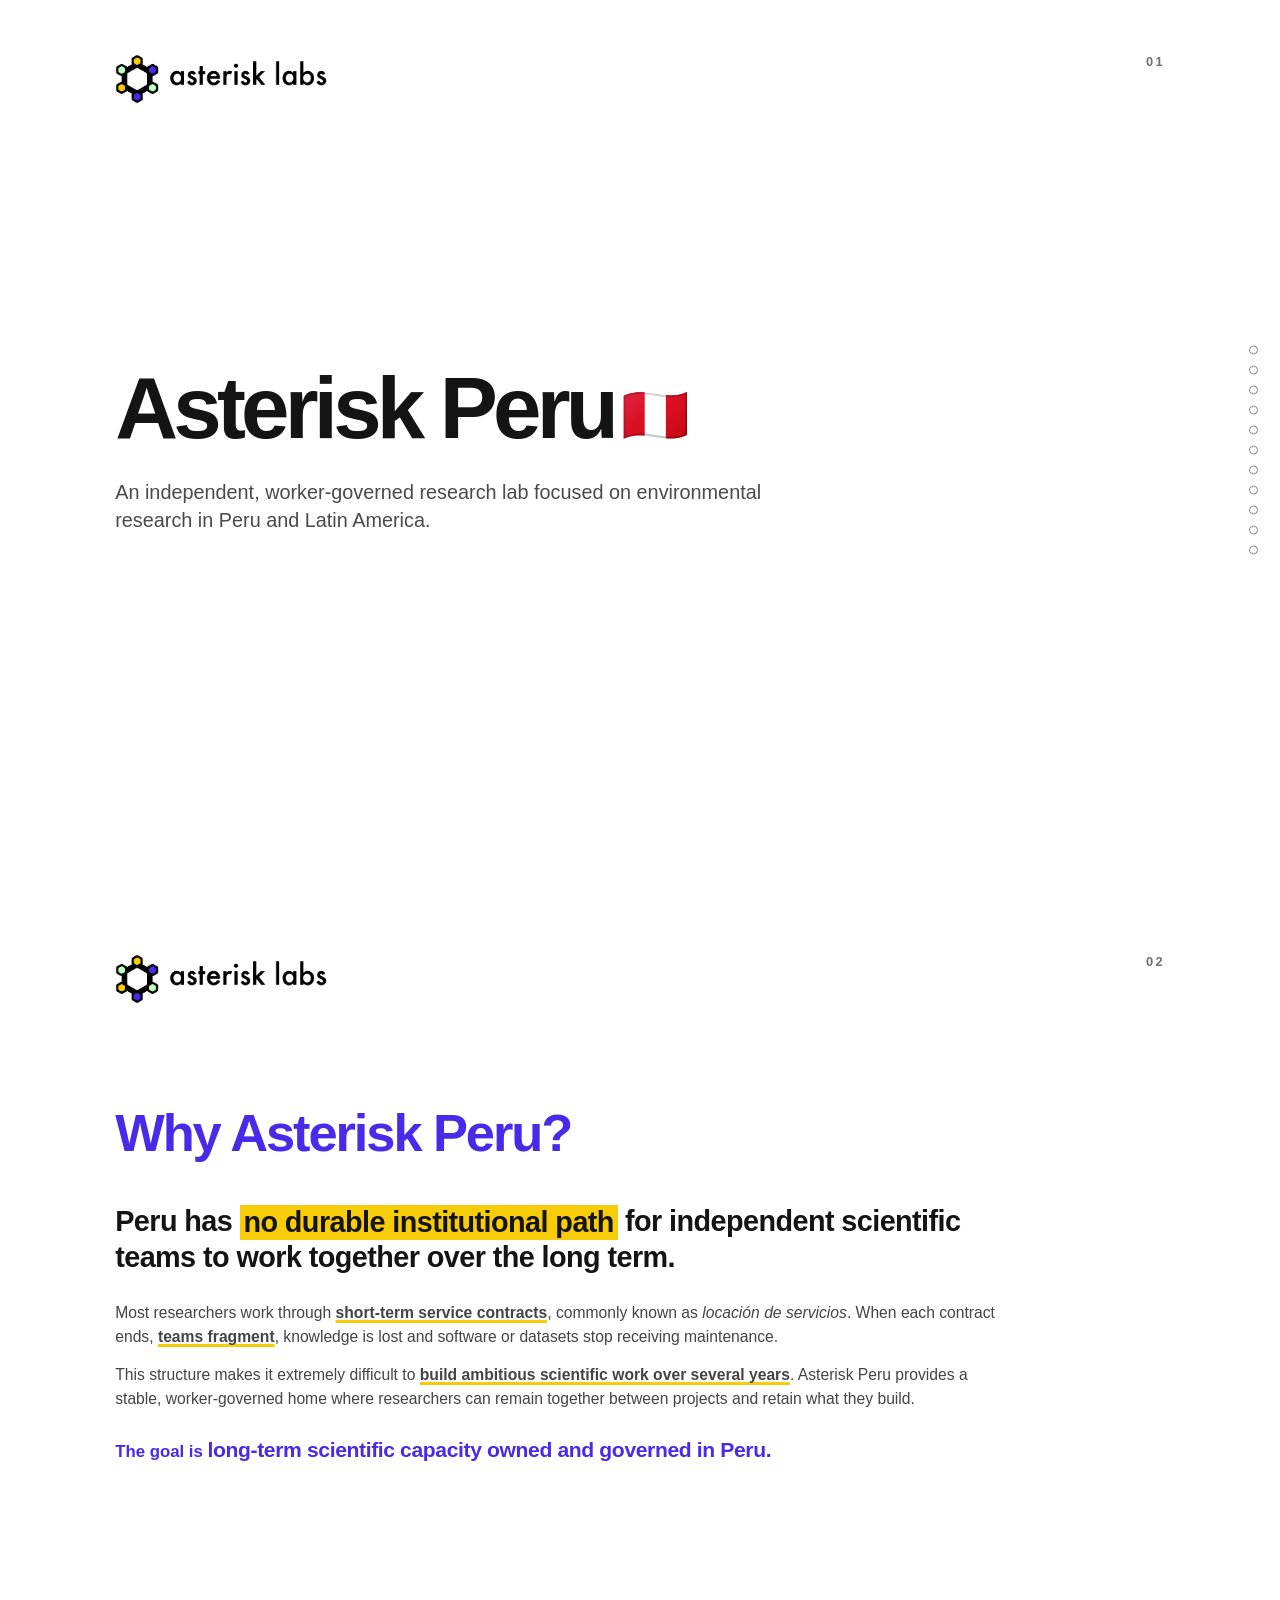
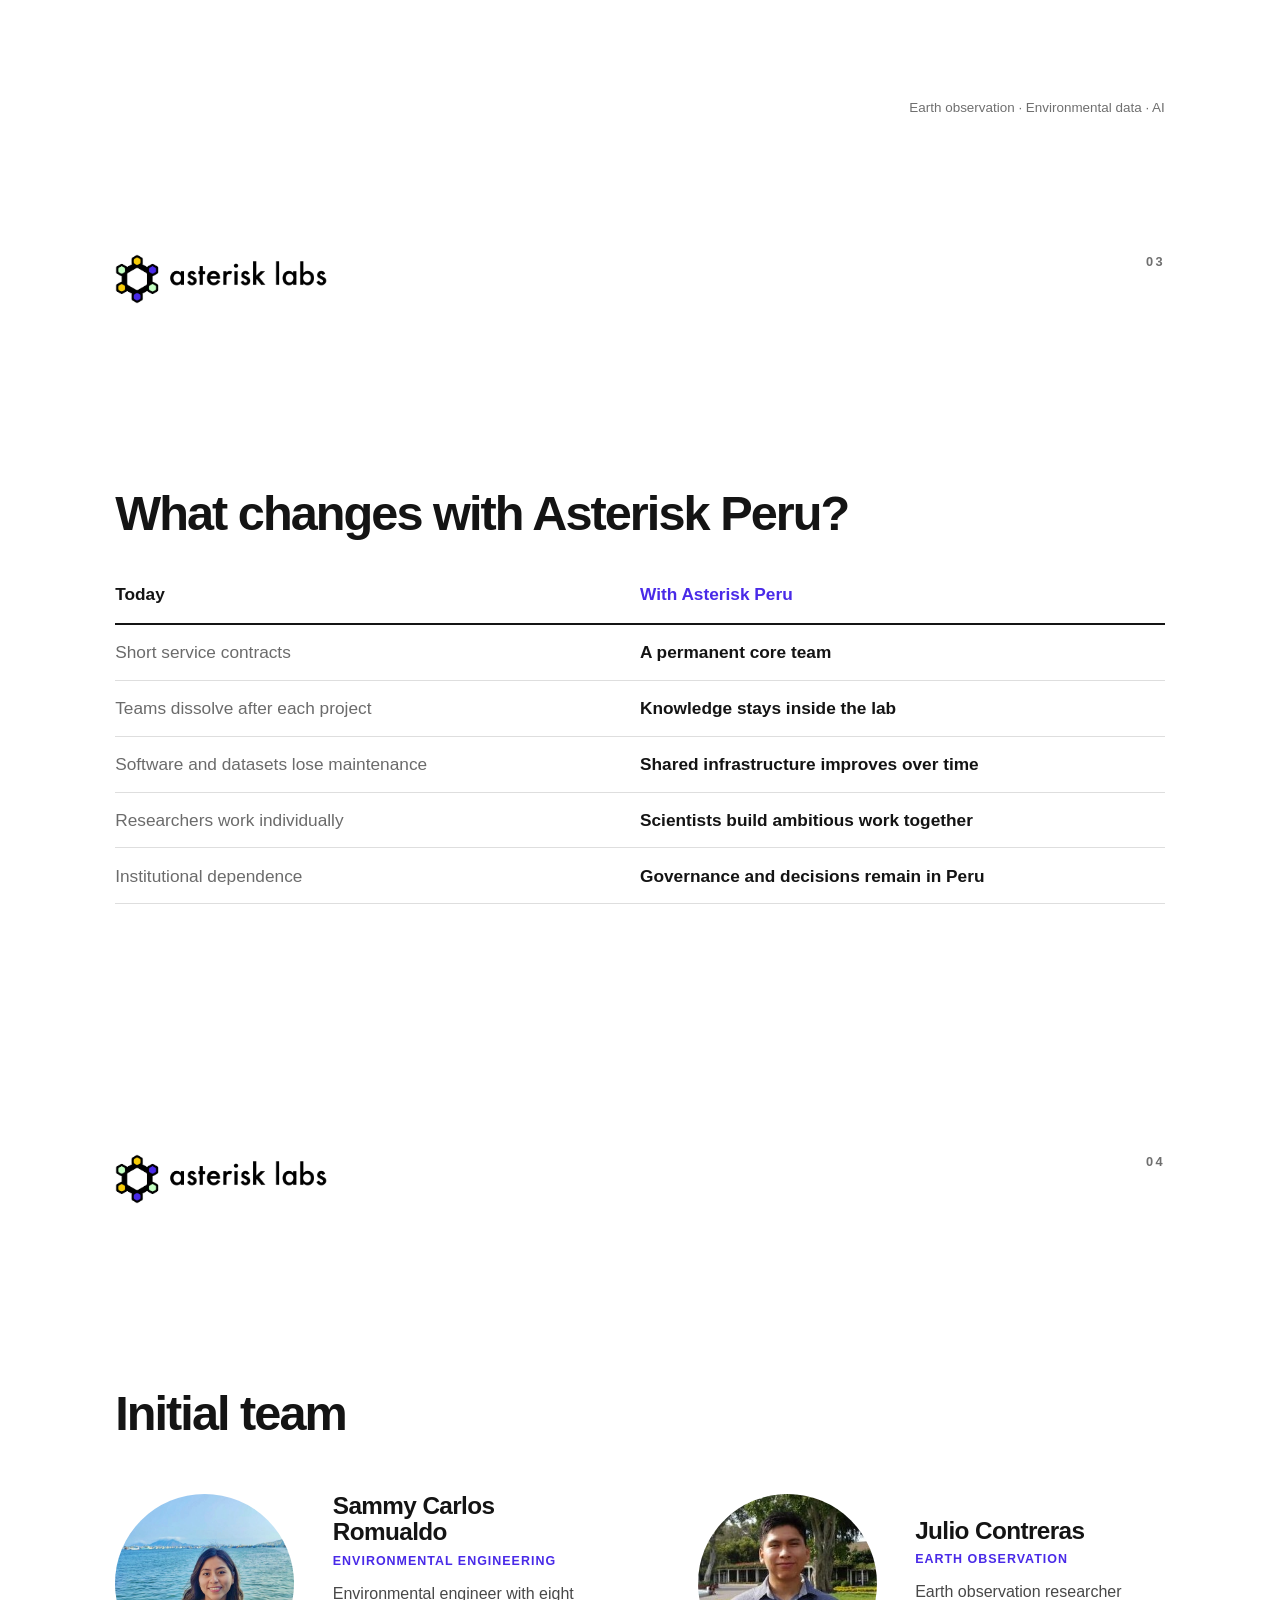
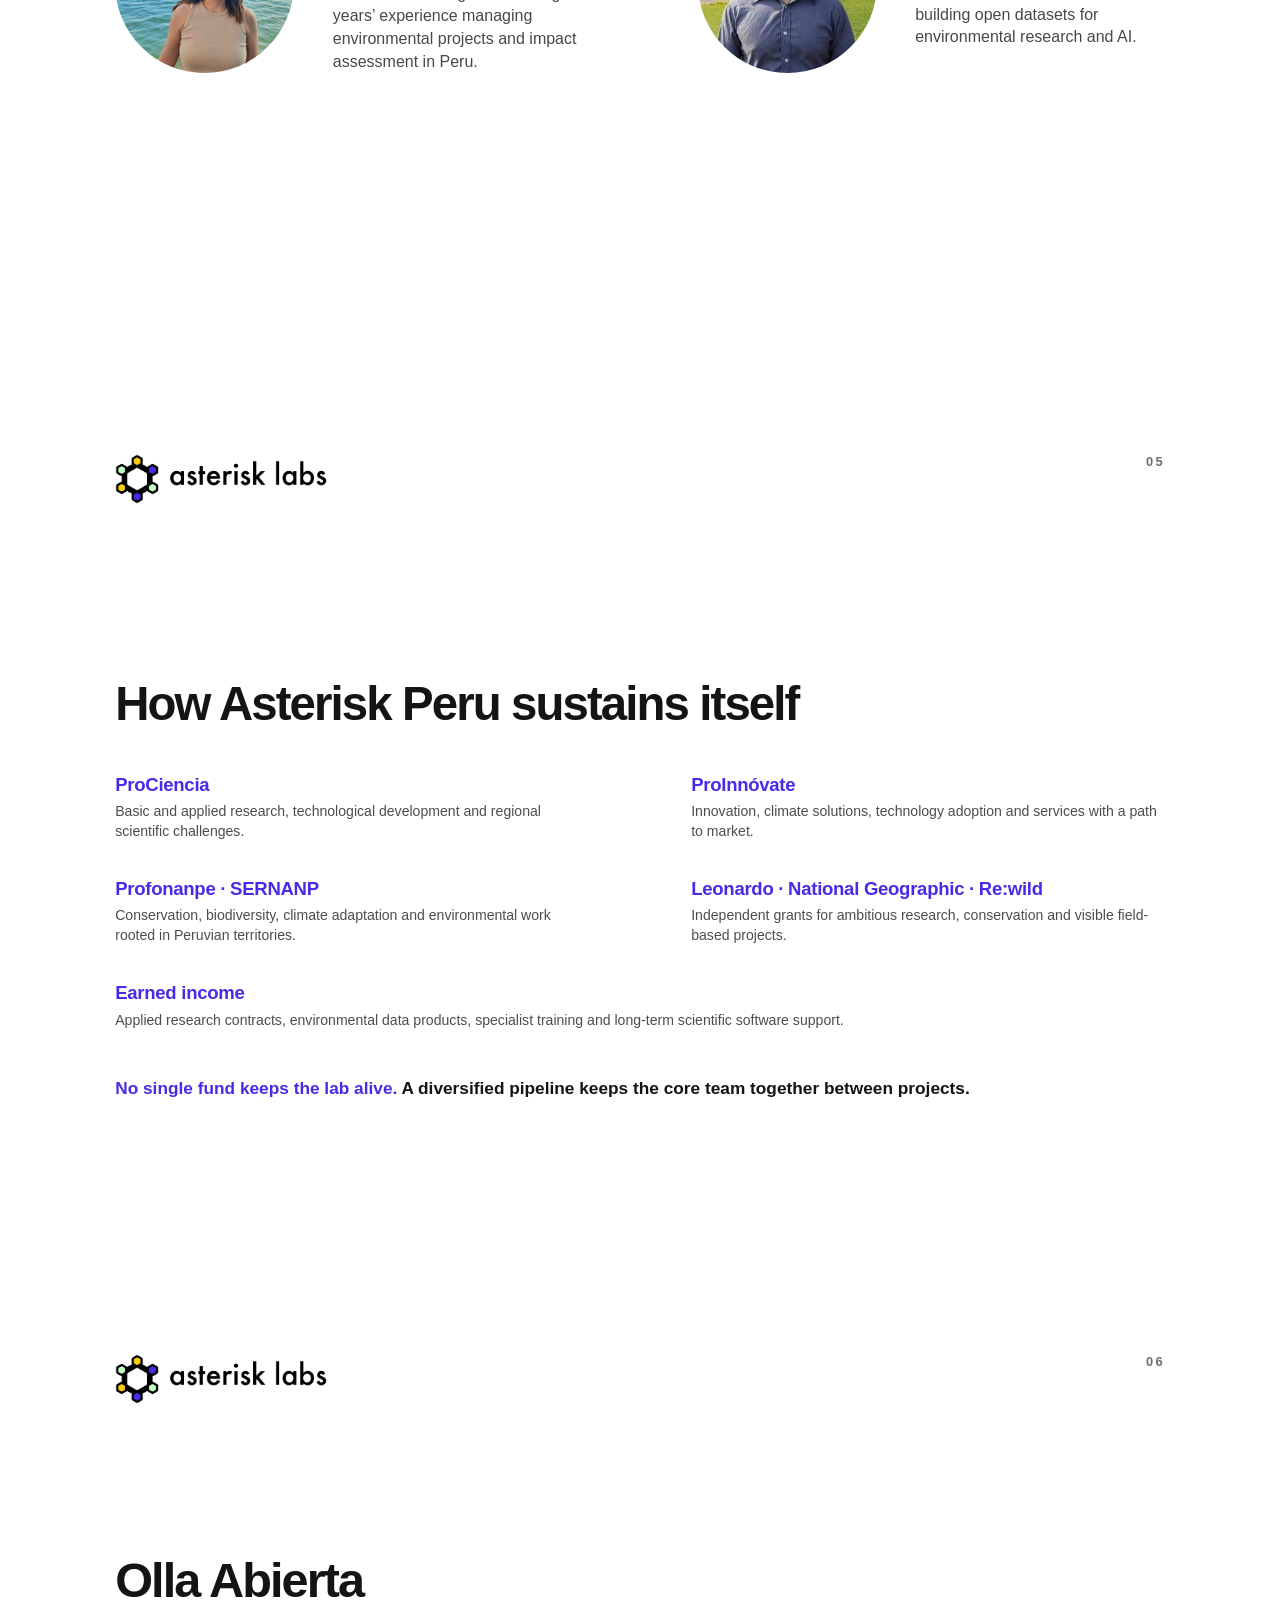
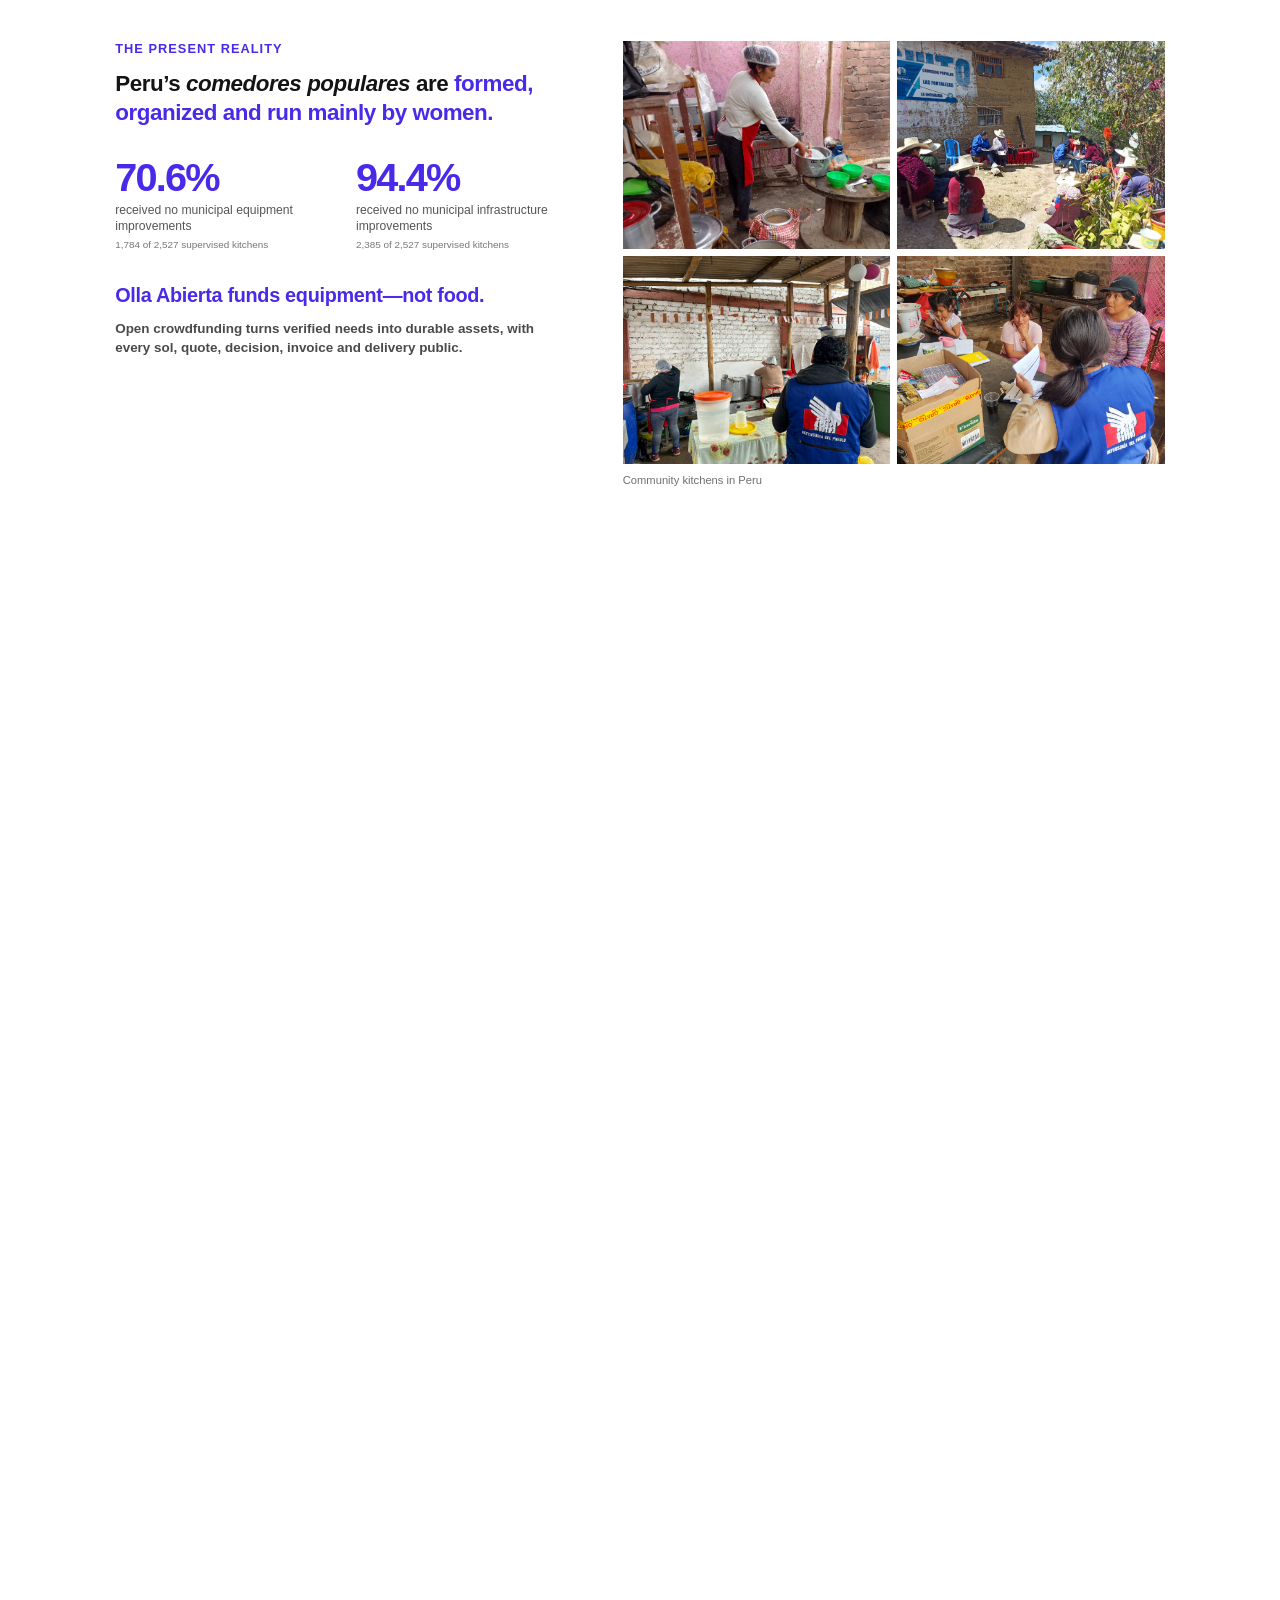
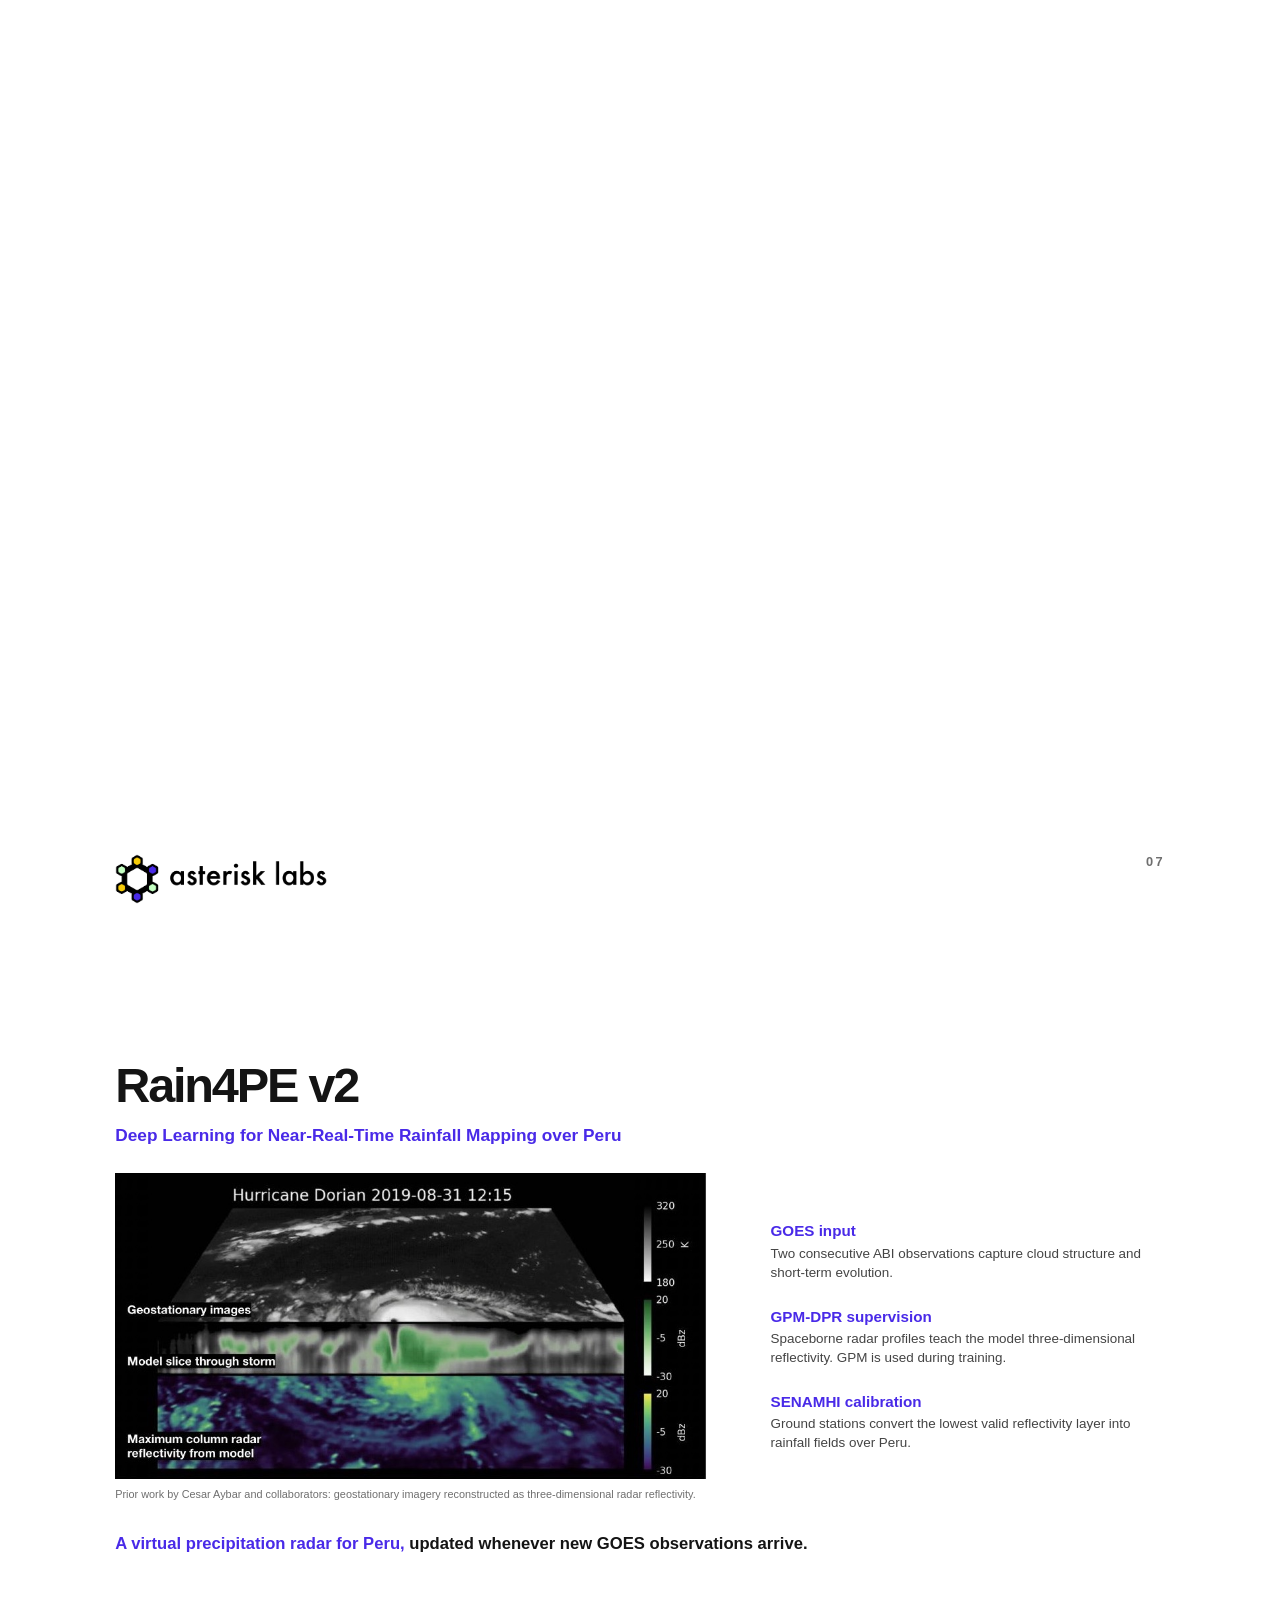
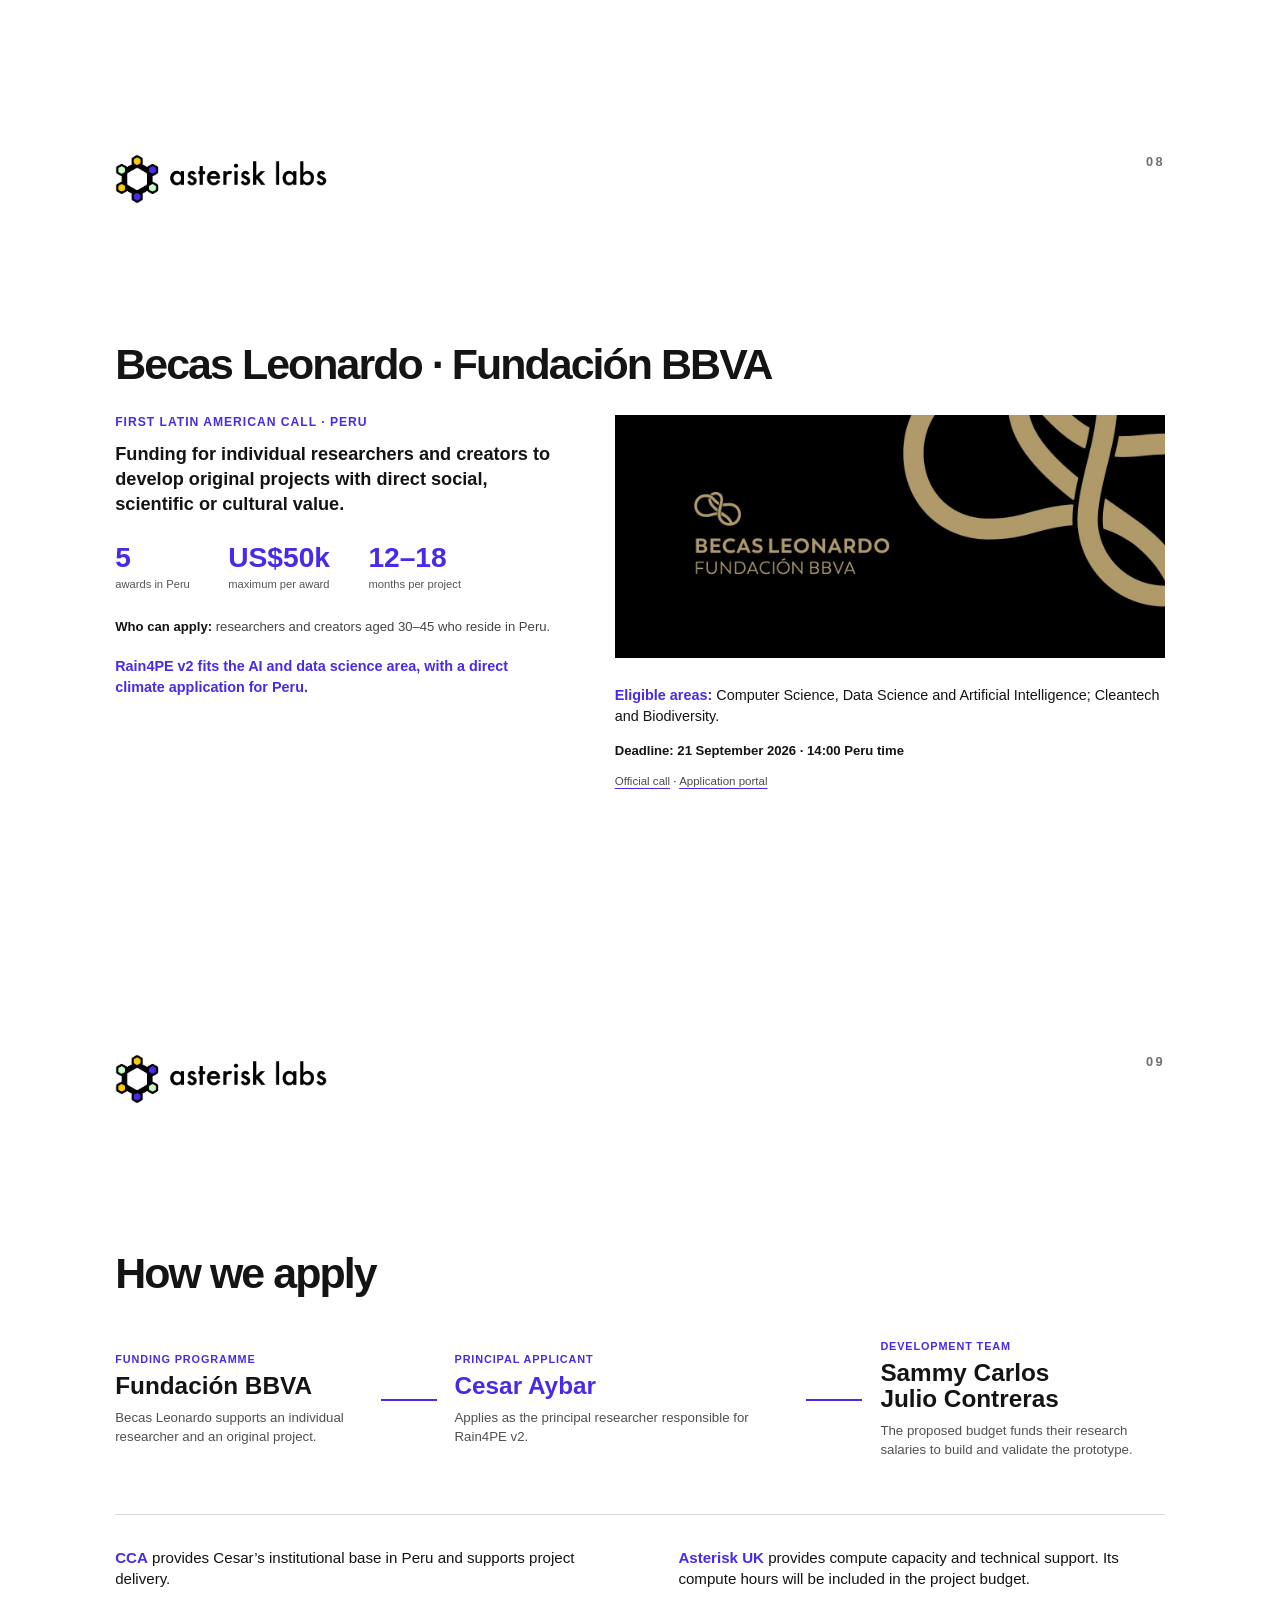
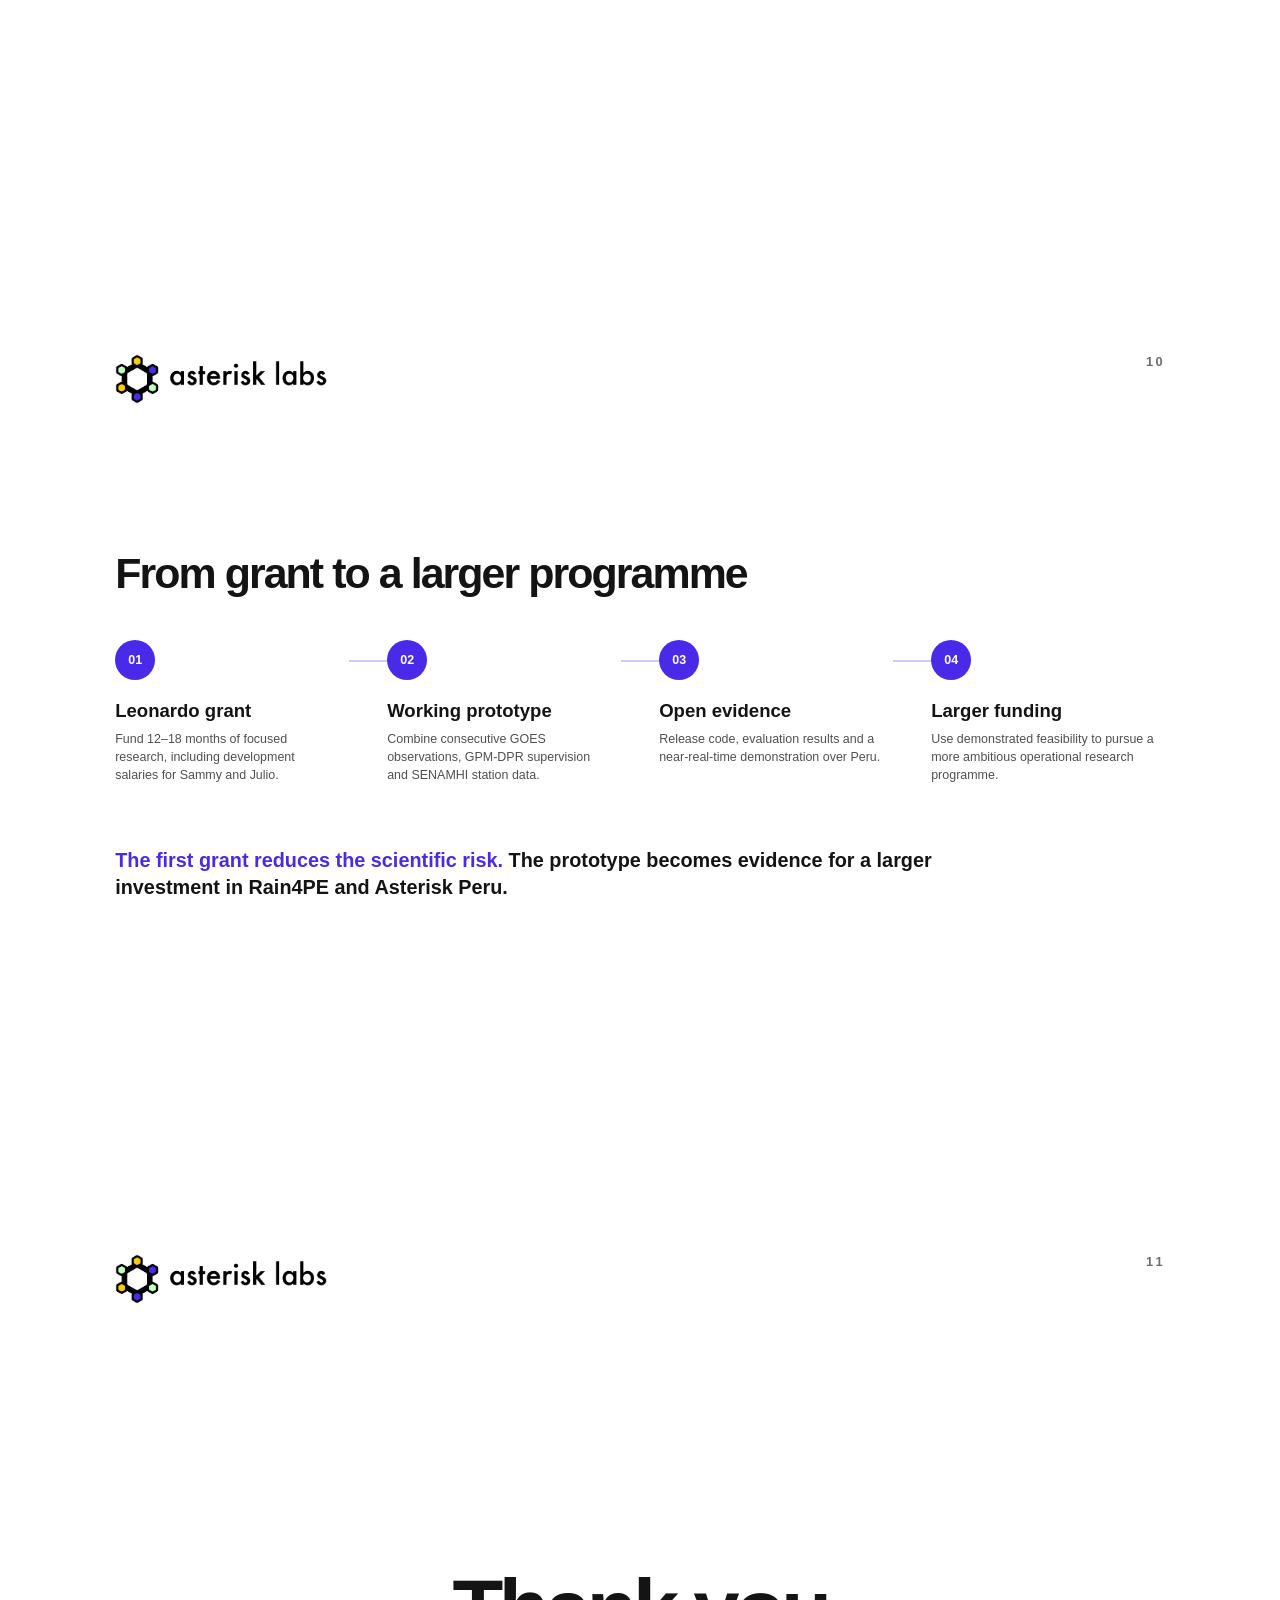
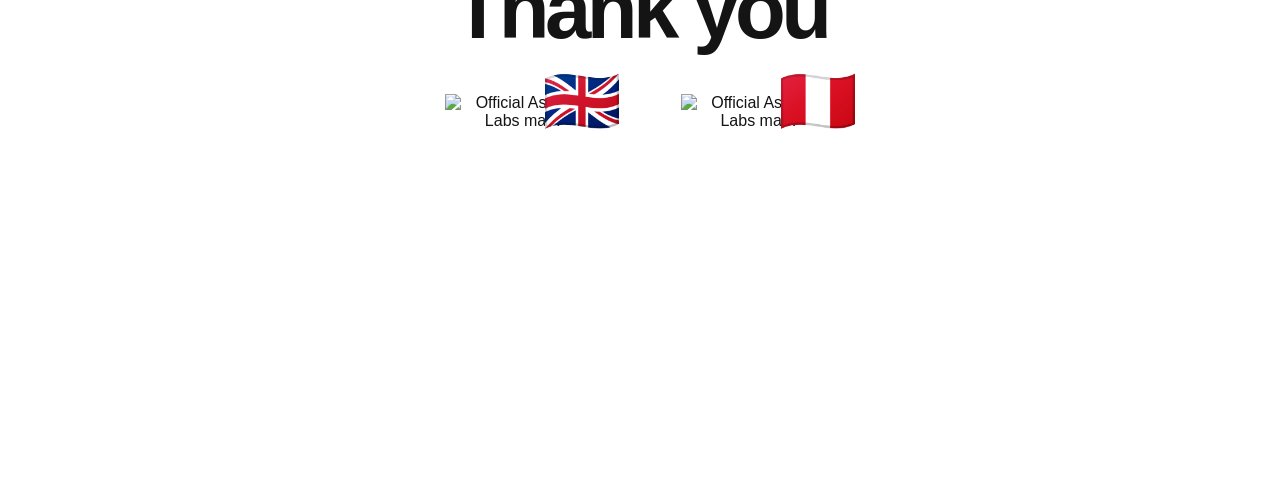
==== main/index.html @ 6c4b0f04 "add main folder" ====
<!doctype html>
<html lang="en">
  <head>
    <meta charset="UTF-8" />
    <meta name="viewport" content="width=device-width, initial-scale=1" />
    <meta name="description" content="Asterisk Peru proposal for Asterisk UK" />
    <title>Asterisk Peru — Proposal</title>
    <style>
      :root {
        --ink: #141414;
        --paper: #fff;
        --mint: #c4ffc2;
        --indigo: #492ae8;
        --yellow: #f7cc09;
        --muted: #6f6f6f;
      }

      * {
        box-sizing: border-box;
      }

      html {
        scroll-behavior: smooth;
        scroll-snap-type: y mandatory;
      }

      body {
        margin: 0;
        overflow-x: hidden;
        background: var(--paper);
        color: var(--ink);
        font-family: "Helvetica Neue", Helvetica, Arial, sans-serif;
      }

      .slide {
        position: relative;
        min-height: 100svh;
        display: grid;
        place-items: center;
        isolation: isolate;
        overflow: hidden;
        scroll-snap-align: start;
        background: var(--paper);
      }

      .frame {
        width: min(82vw, 1160px);
        min-height: min(72svh, 700px);
        display: flex;
        flex-direction: column;
        justify-content: center;
      }

      .brand {
        position: absolute;
        top: clamp(42px, 6vh, 74px);
        left: clamp(58px, 9vw, 138px);
        width: clamp(165px, 17vw, 240px);
        height: auto;
      }

      .slide-number {
        position: absolute;
        top: clamp(42px, 6vh, 74px);
        right: clamp(58px, 9vw, 138px);
        color: var(--muted);
        font-size: 0.8rem;
        font-weight: 800;
        letter-spacing: 0.18em;
      }

      .cover h1 {
        max-width: 1040px;
        margin: 0;
        font-size: clamp(3.4rem, 6.8vw, 6.8rem);
        font-weight: 700;
        letter-spacing: -0.055em;
        line-height: 0.96;
      }

      .flag {
        display: inline-block;
        margin-left: 0.12em;
        font-size: 0.63em;
        letter-spacing: 0;
        transform: translateY(-0.08em);
      }

      .cover-copy {
        max-width: 720px;
        margin: 30px 0 0;
        color: #4a4a4a;
        font-size: clamp(1.05rem, 1.55vw, 1.55rem);
        font-weight: 430;
        line-height: 1.38;
      }

      .cover-meta {
        position: absolute;
        bottom: clamp(50px, 8vh, 94px);
        left: clamp(58px, 9vw, 138px);
        color: var(--muted);
        font-size: clamp(0.82rem, 1.05vw, 1rem);
        letter-spacing: 0.08em;
        text-transform: uppercase;
      }

      .why-grid {
        display: block;
        padding-top: clamp(60px, 9vh, 110px);
      }

      .why-word {
        margin: 0 0 clamp(34px, 5vh, 58px);
        color: var(--indigo);
        font-size: clamp(2.5rem, 4.1vw, 4rem);
        font-weight: 720;
        letter-spacing: -0.04em;
        line-height: 1;
      }

      .why-copy {
        max-width: 1080px;
      }

      .why-copy .lead {
        max-width: 900px;
        margin: 0 0 26px;
        font-size: clamp(1.35rem, 2.25vw, 2.15rem);
        font-weight: 620;
        letter-spacing: -0.02em;
        line-height: 1.22;
      }

      .why-copy .support {
        max-width: 900px;
        margin: 0 0 15px;
        color: #444;
        font-size: clamp(0.98rem, 1.15vw, 1.15rem);
        line-height: 1.52;
      }

      .why-copy .closing {
        max-width: 1080px;
        margin: 24px 0 0;
        color: var(--indigo);
        font-size: clamp(1.05rem, 1.25vw, 1.25rem);
        font-weight: 650;
        line-height: 1.4;
        white-space: nowrap;
      }

      .why-copy .closing strong {
        display: inline;
        margin: 0;
        font-size: clamp(1.25rem, 1.65vw, 1.65rem);
        color: var(--indigo);
        font-weight: 700;
        letter-spacing: -0.018em;
      }

      .emphasis {
        font-weight: 650;
        text-decoration-line: underline;
        text-decoration-color: var(--yellow);
        text-decoration-thickness: 0.22em;
        text-underline-offset: 0.12em;
        text-decoration-skip-ink: none;
      }

      .highlight {
        padding: 0.02em 0.13em 0.08em;
        background: var(--yellow);
        box-decoration-break: clone;
        -webkit-box-decoration-break: clone;
      }

      .why-foot {
        position: absolute;
        right: clamp(58px, 9vw, 138px);
        bottom: clamp(50px, 8vh, 94px);
        color: var(--muted);
        font-size: clamp(0.82rem, 1.05vw, 1rem);
        text-align: right;
      }

      .comparison-frame {
        justify-content: flex-start;
        padding-top: clamp(125px, 18vh, 175px);
      }

      .comparison-title {
        margin: 0 0 clamp(34px, 5vh, 54px);
        font-size: clamp(2.3rem, 3.8vw, 3.8rem);
        font-weight: 700;
        letter-spacing: -0.04em;
        line-height: 1.05;
      }

      .comparison {
        width: 100%;
        border-collapse: collapse;
        table-layout: fixed;
      }

      .comparison th {
        padding: 0 24px 18px 0;
        border-bottom: 2px solid var(--ink);
        font-size: clamp(1rem, 1.35vw, 1.3rem);
        font-weight: 700;
        text-align: left;
      }

      .comparison th:last-child {
        color: var(--indigo);
      }

      .comparison td {
        padding: clamp(13px, 1.8vh, 19px) 32px clamp(13px, 1.8vh, 19px) 0;
        border-bottom: 1px solid #dedede;
        font-size: clamp(0.98rem, 1.35vw, 1.28rem);
        line-height: 1.3;
        vertical-align: top;
      }

      .comparison td:first-child {
        color: #6b6b6b;
      }

      .comparison td:last-child {
        color: var(--ink);
        font-weight: 600;
      }

      .team-frame {
        justify-content: flex-start;
        padding-top: clamp(125px, 18vh, 175px);
      }

      .team-title {
        margin: 0 0 clamp(46px, 6vh, 70px);
        font-size: clamp(2.3rem, 3.8vw, 3.8rem);
        font-weight: 700;
        letter-spacing: -0.04em;
        line-height: 1.05;
      }

      .team-grid {
        display: grid;
        grid-template-columns: repeat(2, minmax(0, 1fr));
        gap: clamp(70px, 9vw, 140px);
      }

      .person {
        display: grid;
        grid-template-columns: clamp(145px, 14vw, 190px) 1fr;
        gap: clamp(25px, 3vw, 42px);
        align-items: center;
      }

      .portrait,
      .portrait-placeholder {
        width: clamp(145px, 14vw, 190px);
        aspect-ratio: 1;
        border-radius: 50%;
      }

      .portrait {
        display: block;
        object-fit: cover;
        object-position: 50% 30%;
      }

      .portrait-placeholder {
        display: grid;
        place-items: center;
        background: #eeebff;
        color: var(--indigo);
        font-size: clamp(2.4rem, 4vw, 4rem);
        font-weight: 720;
        letter-spacing: -0.05em;
      }

      .person h3 {
        margin: 0 0 8px;
        font-size: clamp(1.35rem, 1.9vw, 1.85rem);
        font-weight: 700;
        letter-spacing: -0.025em;
        line-height: 1.08;
      }

      .person-role {
        margin: 0 0 15px;
        color: var(--indigo);
        font-size: clamp(0.78rem, 0.9vw, 0.92rem);
        font-weight: 750;
        letter-spacing: 0.08em;
        text-transform: uppercase;
      }

      .person-bio {
        max-width: 340px;
        margin: 0;
        color: #484848;
        font-size: clamp(1rem, 1.25vw, 1.2rem);
        line-height: 1.42;
      }

      .funding-frame {
        justify-content: flex-start;
        padding-top: clamp(125px, 17vh, 165px);
      }

      .funding-title {
        margin: 0 0 clamp(38px, 5vh, 58px);
        font-size: clamp(2.25rem, 3.7vw, 3.7rem);
        font-weight: 700;
        letter-spacing: -0.04em;
        line-height: 1.05;
      }

      .funding-grid {
        display: grid;
        grid-template-columns: repeat(2, minmax(0, 1fr));
        column-gap: clamp(54px, 8vw, 120px);
        row-gap: clamp(28px, 4vh, 44px);
      }

      .funding-source {
        min-width: 0;
      }

      .funding-source h3 {
        margin: 0 0 7px;
        color: var(--indigo);
        font-size: clamp(1.05rem, 1.45vw, 1.4rem);
        font-weight: 740;
        letter-spacing: -0.015em;
        line-height: 1.15;
      }

      .funding-source p {
        margin: 0;
        color: #4d4d4d;
        font-size: clamp(0.88rem, 1.05vw, 1.06rem);
        line-height: 1.42;
      }

      .funding-source.earned {
        grid-column: 1 / -1;
      }

      .funding-close {
        max-width: 940px;
        margin: clamp(34px, 5vh, 54px) 0 0;
        color: var(--ink);
        font-size: clamp(1.05rem, 1.35vw, 1.35rem);
        font-weight: 650;
        line-height: 1.4;
      }

      .funding-close strong {
        color: var(--indigo);
      }

      .olla-frame {
        justify-content: flex-start;
        padding-top: clamp(120px, 16vh, 158px);
      }

      .olla-story {
        display: block;
        height: 300svh;
        overflow: visible;
      }

      .olla-sticky {
        position: sticky;
        top: 0;
        height: 100svh;
        display: grid;
        place-items: center;
        overflow: hidden;
        background: var(--paper);
      }

      .olla-title {
        margin: 0 0 clamp(30px, 4vh, 44px);
        font-size: clamp(2.35rem, 3.8vw, 3.8rem);
        font-weight: 700;
        letter-spacing: -0.04em;
        line-height: 1;
      }

      .olla-grid {
        display: grid;
        grid-template-columns: minmax(0, 0.9fr) minmax(360px, 1.1fr);
        gap: clamp(38px, 5vw, 72px);
        align-items: start;
      }

      .olla-kicker {
        margin: 0 0 13px;
        color: var(--indigo);
        font-size: clamp(0.8rem, 0.95vw, 0.95rem);
        font-weight: 780;
        letter-spacing: 0.08em;
        text-transform: uppercase;
      }

      .olla-intro {
        max-width: 640px;
        margin: 0;
        color: var(--ink);
        font-size: clamp(1.25rem, 1.75vw, 1.7rem);
        font-weight: 650;
        letter-spacing: -0.02em;
        line-height: 1.3;
      }

      .olla-intro strong {
        color: var(--indigo);
      }

      .olla-stats {
        display: grid;
        grid-template-columns: repeat(2, minmax(0, 1fr));
        gap: clamp(20px, 3vw, 38px);
        margin: clamp(25px, 3.5vh, 38px) 0;
      }

      .olla-stat strong {
        display: block;
        color: var(--indigo);
        font-size: clamp(2rem, 3.1vw, 3rem);
        font-weight: 740;
        letter-spacing: -0.045em;
        line-height: 0.95;
      }

      .olla-stat span {
        display: block;
        margin-top: 7px;
        color: #555;
        font-size: clamp(0.76rem, 0.9vw, 0.9rem);
        line-height: 1.25;
      }

      .olla-stat small {
        display: block;
        margin-top: 5px;
        color: #777;
        font-size: clamp(0.62rem, 0.72vw, 0.72rem);
        line-height: 1.3;
      }

      .olla-proposition {
        margin: 0 0 12px;
        font-size: clamp(1.12rem, 1.55vw, 1.48rem);
        font-weight: 720;
        letter-spacing: -0.015em;
        line-height: 1.25;
      }

      .olla-proposition strong {
        color: var(--indigo);
      }

      .olla-open {
        margin: 0;
        color: #4a4a4a;
        font-size: clamp(0.84rem, 1vw, 1rem);
        font-weight: 560;
        line-height: 1.4;
      }

      .olla-photo-link {
        display: block;
        color: inherit;
        text-decoration: none;
      }

      .olla-mosaic {
        display: grid;
        grid-template-columns: 1.15fr 0.85fr;
        grid-template-rows: repeat(2, minmax(0, 1fr));
        gap: 7px;
        height: clamp(350px, 47vh, 455px);
      }

      .olla-mosaic-stack {
        position: relative;
        height: clamp(350px, 47vh, 455px);
      }

      .olla-mosaic-stack .olla-mosaic {
        position: absolute;
        inset: 0;
        height: 100%;
        opacity: 0;
        transition: opacity 220ms ease;
        pointer-events: none;
      }

      .olla-mosaic-stack .olla-mosaic.is-active {
        opacity: 1;
        pointer-events: auto;
      }

      .olla-photo-link:first-child {
        grid-row: 1 / 3;
      }

      .olla-photo-link {
        min-height: 0;
        overflow: hidden;
      }

      .olla-photo {
        display: block;
        width: 100%;
        height: 100%;
        object-fit: cover;
        object-position: center;
      }

      .olla-photo-link:first-child .olla-photo {
        object-position: 52% center;
      }

      .olla-mosaic-four {
        grid-template-columns: repeat(2, minmax(0, 1fr));
      }

      .olla-mosaic-four .olla-photo-link:first-child {
        grid-row: auto;
      }

      .olla-caption {
        margin: 9px 0 0;
        color: var(--muted);
        font-size: 0.7rem;
        line-height: 1.3;
      }

      .rain-frame {
        justify-content: flex-start;
        padding-top: clamp(116px, 15vh, 150px);
      }

      .rain-title {
        margin: 0;
        font-size: clamp(2.35rem, 3.8vw, 3.8rem);
        font-weight: 720;
        letter-spacing: -0.045em;
        line-height: 1;
      }

      .rain-subtitle {
        max-width: 880px;
        margin: 14px 0 clamp(22px, 3vh, 32px);
        color: var(--indigo);
        font-size: clamp(1rem, 1.35vw, 1.3rem);
        font-weight: 680;
        line-height: 1.3;
      }

      .rain-visual {
        display: grid;
        grid-template-columns: minmax(360px, 1.2fr) minmax(300px, 0.8fr);
        gap: clamp(34px, 5vw, 68px);
        align-items: center;
      }

      .rain-figure {
        margin: 0;
      }

      .rain-figure img {
        display: block;
        width: 100%;
        height: clamp(250px, 34vh, 340px);
        object-fit: cover;
      }

      .rain-figure figcaption {
        margin-top: 8px;
        color: var(--muted);
        font-size: 0.68rem;
        line-height: 1.35;
      }

      .rain-steps {
        display: grid;
        gap: clamp(19px, 2.8vh, 28px);
      }

      .rain-step strong {
        display: block;
        margin-bottom: 4px;
        color: var(--indigo);
        font-size: clamp(0.95rem, 1.15vw, 1.12rem);
        line-height: 1.2;
      }

      .rain-step span {
        display: block;
        color: #444;
        font-size: clamp(0.84rem, 1vw, 0.98rem);
        line-height: 1.4;
      }

      .rain-close {
        margin: clamp(25px, 3.5vh, 36px) 0 0;
        font-size: clamp(1rem, 1.3vw, 1.25rem);
        font-weight: 680;
        line-height: 1.35;
      }

      .rain-close strong {
        color: var(--indigo);
      }

      .rewild-frame {
        justify-content: flex-start;
        padding-top: clamp(116px, 15vh, 150px);
      }

      .rewild-title {
        margin: 0 0 clamp(28px, 4vh, 42px);
        font-size: clamp(2.3rem, 3.7vw, 3.7rem);
        font-weight: 720;
        letter-spacing: -0.045em;
        line-height: 1;
      }

      .rewild-grid {
        display: grid;
        grid-template-columns: minmax(0, 0.9fr) minmax(360px, 1.1fr);
        gap: clamp(40px, 6vw, 82px);
        align-items: center;
      }

      .rewild-kicker {
        margin: 0 0 12px;
        color: var(--indigo);
        font-size: clamp(0.78rem, 0.92vw, 0.92rem);
        font-weight: 780;
        letter-spacing: 0.08em;
        text-transform: uppercase;
      }

      .rewild-lead {
        margin: 0 0 clamp(22px, 3vh, 30px);
        font-size: clamp(1.15rem, 1.55vw, 1.5rem);
        font-weight: 650;
        line-height: 1.35;
      }

      .rewild-facts {
        display: grid;
        gap: 15px;
      }

      .rewild-facts p {
        margin: 0;
        color: #444;
        font-size: clamp(0.85rem, 1vw, 1rem);
        line-height: 1.42;
      }

      .rewild-facts strong {
        color: var(--ink);
      }

      .rewild-note {
        margin: clamp(22px, 3vh, 30px) 0 0;
        color: var(--indigo);
        font-size: clamp(0.9rem, 1.08vw, 1.08rem);
        font-weight: 700;
        line-height: 1.38;
      }

      .rewild-links {
        margin: 17px 0 0;
        font-size: clamp(0.68rem, 0.78vw, 0.78rem);
        line-height: 1.5;
      }

      .rewild-links a {
        color: #565656;
        text-decoration-color: var(--indigo);
        text-underline-offset: 3px;
      }

      .rewild-visual {
        position: relative;
        height: clamp(340px, 47vh, 460px);
      }

      .rewild-forest {
        display: block;
        width: 100%;
        height: 100%;
        object-fit: cover;
      }

      .rewild-portrait {
        position: absolute;
        left: -34px;
        bottom: -28px;
        width: clamp(108px, 12vw, 150px);
        height: auto;
      }

      .rewild-label {
        position: absolute;
        right: 18px;
        bottom: 16px;
        margin: 0;
        color: #fff;
        font-size: clamp(0.78rem, 0.95vw, 0.95rem);
        font-weight: 720;
        text-shadow: 0 1px 8px rgba(0, 0, 0, 0.8);
      }

      .leonardo-frame {
        justify-content: flex-start;
        padding-top: clamp(106px, 13vh, 136px);
      }

      .leonardo-title {
        margin: 0 0 clamp(24px, 3.2vh, 34px);
        font-size: clamp(2.15rem, 3.35vw, 3.35rem);
        font-weight: 720;
        letter-spacing: -0.045em;
        line-height: 1;
      }

      .leonardo-layout {
        display: grid;
        grid-template-columns: minmax(0, 0.95fr) minmax(420px, 1.2fr);
        gap: clamp(38px, 5vw, 72px);
        align-items: start;
      }

      .leonardo-kicker {
        margin: 0 0 13px;
        color: var(--indigo);
        font-size: clamp(0.76rem, 0.9vw, 0.9rem);
        font-weight: 780;
        letter-spacing: 0.08em;
        text-transform: uppercase;
      }

      .leonardo-lead {
        margin: 0 0 clamp(24px, 3vh, 30px);
        font-size: clamp(1.08rem, 1.42vw, 1.38rem);
        font-weight: 620;
        line-height: 1.38;
      }

      .leonardo-numbers {
        display: flex;
        gap: clamp(24px, 3vw, 42px);
        margin-bottom: clamp(24px, 3vh, 30px);
      }

      .leonardo-number strong {
        display: block;
        color: var(--indigo);
        font-size: clamp(1.6rem, 2.2vw, 2.2rem);
        line-height: 1;
      }

      .leonardo-number span {
        display: block;
        margin-top: 5px;
        color: #555;
        font-size: clamp(0.7rem, 0.82vw, 0.82rem);
        line-height: 1.25;
      }

      .leonardo-detail {
        margin: 0 0 10px;
        color: #444;
        font-size: clamp(0.82rem, 0.96vw, 0.96rem);
        line-height: 1.4;
      }

      .leonardo-detail strong { color: var(--ink); }

      .leonardo-fit {
        margin: 20px 0 0;
        color: var(--indigo);
        font-size: clamp(0.9rem, 1.05vw, 1.04rem);
        font-weight: 700;
        line-height: 1.4;
      }

      .leonardo-visual img {
        display: block;
        width: 100%;
        height: clamp(190px, 27vh, 270px);
        object-fit: cover;
      }

      .leonardo-areas {
        margin: clamp(23px, 3vh, 30px) 0 0;
        font-size: clamp(0.9rem, 1.05vw, 1.05rem);
        line-height: 1.45;
      }

      .leonardo-areas strong { color: var(--indigo); }

      .leonardo-deadline {
        margin: 17px 0 0;
        font-size: clamp(0.82rem, 0.95vw, 0.95rem);
        font-weight: 700;
      }

      .leonardo-links {
        margin: 17px 0 0;
        font-size: clamp(0.72rem, 0.82vw, 0.82rem);
      }

      .leonardo-links a {
        color: #4c4c4c;
        text-decoration-color: var(--indigo);
        text-underline-offset: 3px;
      }

      .strategy-frame {
        justify-content: flex-start;
        padding-top: clamp(108px, 14vh, 142px);
      }

      .strategy-title {
        margin: 0 0 clamp(34px, 5vh, 52px);
        font-size: clamp(2.1rem, 3.35vw, 3.35rem);
        font-weight: 720;
        letter-spacing: -0.045em;
        line-height: 1;
      }

      .application-map {
        display: grid;
        grid-template-columns: 1fr 92px 1.35fr 92px 1.15fr;
        align-items: center;
      }

      .map-node { min-width: 0; }

      .map-node small {
        display: block;
        margin-bottom: 8px;
        color: var(--indigo);
        font-size: clamp(0.68rem, 0.8vw, 0.8rem);
        font-weight: 780;
        letter-spacing: 0.08em;
        text-transform: uppercase;
      }

      .map-node h3 {
        margin: 0;
        font-size: clamp(1.35rem, 1.9vw, 1.85rem);
        line-height: 1.08;
      }

      .map-node p {
        margin: 10px 0 0;
        color: #505050;
        font-size: clamp(0.83rem, 0.98vw, 0.98rem);
        line-height: 1.42;
      }

      .map-node.primary h3 { color: var(--indigo); }

      .map-connector {
        height: 2px;
        margin: 0 18px;
        background: var(--indigo);
      }

      .membership {
        margin: clamp(42px, 6vh, 62px) 0 0;
        padding-top: clamp(25px, 3.5vh, 36px);
        border-top: 1px solid #d8d8d8;
        display: grid;
        grid-template-columns: 1fr 1fr;
        gap: clamp(36px, 6vw, 80px);
      }

      .membership p {
        margin: 0;
        font-size: clamp(0.92rem, 1.18vw, 1.14rem);
        line-height: 1.42;
      }

      .membership strong { color: var(--indigo); }

      .funding-path {
        display: grid;
        grid-template-columns: repeat(4, minmax(0, 1fr));
        gap: clamp(22px, 3vw, 42px);
        position: relative;
      }

      .funding-path::before {
        content: "";
        position: absolute;
        top: 20px;
        left: 4%;
        right: 4%;
        height: 2px;
        background: #cfc9fb;
        z-index: -1;
      }

      .path-step {
        background: var(--paper);
        padding-right: 8px;
      }

      .path-index {
        display: grid;
        place-items: center;
        width: 40px;
        height: 40px;
        margin-bottom: 20px;
        border-radius: 50%;
        background: var(--indigo);
        color: white;
        font-size: 0.78rem;
        font-weight: 800;
      }

      .path-step h3 {
        margin: 0 0 10px;
        font-size: clamp(1.08rem, 1.45vw, 1.4rem);
        line-height: 1.15;
      }

      .path-step p {
        margin: 0;
        color: #505050;
        font-size: clamp(0.78rem, 0.94vw, 0.94rem);
        line-height: 1.42;
      }

      .strategy-close {
        max-width: 920px;
        margin: clamp(45px, 7vh, 70px) 0 0;
        font-size: clamp(1.1rem, 1.55vw, 1.5rem);
        font-weight: 650;
        line-height: 1.35;
      }

      .strategy-close strong { color: var(--indigo); }

      .thanks-frame {
        align-items: center;
        text-align: center;
      }

      .thanks-title {
        margin: 0;
        font-size: clamp(3rem, 6.5vw, 6.5rem);
        font-weight: 720;
        letter-spacing: -0.055em;
        line-height: 0.96;
      }

      .thanks-labs {
        margin: clamp(30px, 5vh, 52px) 0 0;
        color: var(--indigo);
        font-size: clamp(1.25rem, 2.2vw, 2.15rem);
        font-weight: 680;
        letter-spacing: -0.025em;
      }

      .thanks-marks {
        display: flex;
        align-items: center;
        justify-content: center;
        gap: clamp(42px, 7vw, 82px);
        margin-top: clamp(32px, 5vh, 54px);
      }

      .official-mark {
        position: relative;
        width: clamp(112px, 12vw, 154px);
      }

      .official-mark > img {
        display: block;
        width: 100%;
        height: auto;
      }

      .mark-flag {
        position: absolute;
        right: -15%;
        bottom: -6%;
        font-size: clamp(3.35rem, 5vw, 5rem);
        line-height: 1;
      }

      .nav {
        position: fixed;
        right: 22px;
        top: 50%;
        z-index: 10;
        display: grid;
        gap: 11px;
        transform: translateY(-50%);
      }

      .nav a {
        width: 9px;
        height: 9px;
        border: 1px solid rgba(0, 0, 0, 0.45);
        border-radius: 50%;
        background: transparent;
        transition: background 180ms ease, transform 180ms ease;
      }

      .nav a:hover,
      .nav a:focus-visible {
        background: var(--indigo);
        outline: none;
        transform: scale(1.35);
      }

      @media (max-width: 760px) {
        .frame {
          width: 78vw;
        }

        .cover h1 {
          font-size: clamp(3rem, 14vw, 5rem);
        }

        .flag {
          display: block;
          margin: 0.22em 0 0;
        }

        .why-word {
          font-size: clamp(2.4rem, 11vw, 3.6rem);
        }

        .why-foot {
          left: 11vw;
          right: auto;
          text-align: left;
        }

        .comparison-frame {
          padding-top: 135px;
        }

        .comparison-title {
          font-size: 2.4rem;
        }

        .comparison th,
        .comparison td {
          padding-right: 16px;
        }

        .team-frame {
          padding-top: 125px;
        }

        .team-grid {
          grid-template-columns: 1fr;
          gap: 38px;
        }

        .person {
          grid-template-columns: 112px 1fr;
          gap: 24px;
        }

        .portrait,
        .portrait-placeholder {
          width: 112px;
        }

        .funding-frame {
          padding-top: 118px;
        }

        .funding-title {
          margin-bottom: 34px;
          font-size: 1.95rem;
        }

        .funding-grid {
          column-gap: 28px;
          row-gap: 25px;
        }

        .funding-source h3 {
          font-size: 1rem;
        }

        .funding-source p {
          font-size: 0.84rem;
        }

        .funding-close {
          margin-top: 30px;
          font-size: 0.98rem;
        }

        .olla-frame {
          padding-top: 112px;
        }

        .olla-title {
          margin-bottom: 27px;
          font-size: 2rem;
        }

        .olla-grid {
          grid-template-columns: minmax(0, 0.95fr) minmax(240px, 1.05fr);
          gap: 24px;
        }

        .olla-kicker {
          margin-bottom: 8px;
          font-size: 0.7rem;
        }

        .olla-intro {
          font-size: 0.92rem;
          line-height: 1.25;
        }

        .olla-stats {
          grid-template-columns: 1fr;
          gap: 9px;
          margin: 14px 0;
        }

        .olla-stat {
          display: grid;
          grid-template-columns: 62px 1fr;
          gap: 9px;
          align-items: center;
        }

        .olla-stat strong {
          font-size: 1.35rem;
        }

        .olla-stat span {
          margin-top: 0;
          font-size: 0.64rem;
          line-height: 1.16;
        }

        .olla-stat small {
          display: none;
        }

        .olla-proposition {
          margin-bottom: 8px;
          font-size: 0.86rem;
          line-height: 1.2;
        }

        .olla-open {
          font-size: 0.66rem;
          line-height: 1.28;
        }

        .olla-mosaic,
        .olla-mosaic-stack {
          height: 345px;
        }

        .rain-frame {
          padding-top: 96px;
        }

        .rain-title {
          font-size: 1.8rem;
        }

        .rain-subtitle {
          margin: 7px 0 12px;
          font-size: 0.75rem;
        }

        .rain-visual {
          grid-template-columns: 1fr;
          gap: 9px;
        }

        .rain-figure img {
          height: 205px;
          object-fit: contain;
          background: #000;
        }

        .rain-figure figcaption {
          margin-top: 5px;
          font-size: 0.58rem;
          line-height: 1.25;
        }

        .rain-step strong {
          font-size: 0.7rem;
        }

        .rain-step span {
          font-size: 0.58rem;
          line-height: 1.25;
        }

        .rain-steps {
          grid-template-columns: repeat(3, minmax(0, 1fr));
          gap: 12px;
        }

        .rain-close {
          margin-top: 12px;
          font-size: 0.72rem;
        }

        .rewild-frame {
          padding-top: 88px;
        }

        .rewild-title {
          margin-bottom: 18px;
          font-size: 1.7rem;
        }

        .rewild-grid {
          grid-template-columns: minmax(0, 1fr) minmax(210px, 1.05fr);
          gap: 25px;
        }

        .rewild-kicker {
          margin-bottom: 8px;
          font-size: 0.62rem;
        }

        .rewild-lead {
          margin-bottom: 13px;
          font-size: 0.78rem;
          line-height: 1.3;
        }

        .rewild-facts {
          gap: 8px;
        }

        .rewild-facts p {
          font-size: 0.62rem;
          line-height: 1.3;
        }

        .rewild-note {
          margin-top: 12px;
          font-size: 0.66rem;
        }

        .rewild-links {
          margin-top: 8px;
          font-size: 0.5rem;
        }

        .rewild-visual {
          height: 350px;
        }

        .rewild-portrait {
          left: -23px;
          bottom: -18px;
          width: 88px;
        }

        .rewild-label {
          right: 11px;
          bottom: 10px;
          font-size: 0.64rem;
        }

        .leonardo-frame { padding-top: 78px; }

        .leonardo-title {
          margin-bottom: 16px;
          font-size: 1.55rem;
        }

        .leonardo-layout {
          grid-template-columns: minmax(0, 0.94fr) minmax(235px, 1.06fr);
          gap: 24px;
        }

        .leonardo-kicker {
          margin-bottom: 7px;
          font-size: 0.58rem;
        }

        .leonardo-lead {
          margin-bottom: 14px;
          font-size: 0.72rem;
        }

        .leonardo-numbers {
          display: grid;
          grid-template-columns: repeat(2, minmax(0, 1fr));
          gap: 10px 12px;
          margin-bottom: 14px;
        }

        .leonardo-number:nth-child(3) { grid-column: 1 / -1; }

        .leonardo-number strong { font-size: 1.18rem; }
        .leonardo-number span { font-size: 0.51rem; }
        .leonardo-detail { margin-bottom: 6px; font-size: 0.57rem; }
        .leonardo-fit { margin-top: 11px; font-size: 0.61rem; }
        .leonardo-visual img { height: 150px; }
        .leonardo-areas { margin-top: 13px; font-size: 0.62rem; }
        .leonardo-deadline { margin-top: 10px; font-size: 0.58rem; }
        .leonardo-links { margin-top: 10px; font-size: 0.52rem; }

        .strategy-frame { padding-top: 82px; }
        .strategy-title { margin-bottom: 26px; font-size: 1.6rem; }

        .application-map {
          grid-template-columns: 1fr 34px 1.25fr 34px 1.05fr;
        }

        .map-connector { margin: 0 6px; }
        .map-node small { margin-bottom: 5px; font-size: 0.48rem; }
        .map-node h3 { font-size: 0.88rem; }
        .map-node p { margin-top: 6px; font-size: 0.53rem; }

        .membership {
          margin-top: 28px;
          padding-top: 18px;
          gap: 28px;
        }

        .membership p { font-size: 0.62rem; }

        .funding-path { gap: 16px; }
        .funding-path::before { top: 14px; }
        .path-index { width: 28px; height: 28px; margin-bottom: 13px; font-size: 0.56rem; }
        .path-step h3 { margin-bottom: 7px; font-size: 0.76rem; }
        .path-step p { font-size: 0.52rem; }
        .strategy-close { margin-top: 30px; font-size: 0.75rem; }
        .thanks-title { font-size: 3.2rem; }
        .thanks-marks { gap: 38px; margin-top: 26px; }
        .official-mark { width: 98px; }
        .mark-flag { right: -18%; bottom: -8%; font-size: 3.35rem; }
      }

      @media (prefers-reduced-motion: reduce) {
        html {
          scroll-behavior: auto;
        }
      }
    </style>
  </head>
  <body>
    <nav class="nav" aria-label="Slides">
      <a href="#slide-1" aria-label="Go to title slide"></a>
      <a href="#slide-2" aria-label="Go to Why slide"></a>
      <a href="#slide-3" aria-label="Go to comparison slide"></a>
      <a href="#slide-4" aria-label="Go to team slide"></a>
      <a href="#slide-5" aria-label="Go to funding slide"></a>
      <a href="#slide-6" aria-label="Go to Olla Abierta slide"></a>
      <a href="#slide-7" aria-label="Go to Rain4PE v2 slide"></a>
      <a href="#slide-8" aria-label="Go to Becas Leonardo slide"></a>
      <a href="#slide-9" aria-label="Go to application strategy slide"></a>
      <a href="#slide-10" aria-label="Go to prototype funding strategy slide"></a>
      <a href="#slide-11" aria-label="Go to thank you slide"></a>
    </nav>

    <main>
      <section class="slide cover" id="slide-1" aria-labelledby="title">
        <img class="brand" src="assets/logo-horizontal-color.png" alt="Asterisk Labs" />
        <span class="slide-number">01</span>
        <div class="frame">
          <h1 id="title">Asterisk Peru<span class="flag" role="img" aria-label="Peru">🇵🇪</span></h1>
          <p class="cover-copy">An independent, worker-governed research lab focused on environmental research in Peru and Latin America.</p>
        </div>
      </section>

      <section class="slide" id="slide-2" aria-labelledby="why-title">
        <img class="brand" src="assets/logo-horizontal-color.png" alt="Asterisk Labs" />
        <span class="slide-number">02</span>
        <div class="frame why-grid">
          <h2 class="why-word" id="why-title">Why Asterisk Peru?</h2>
          <div class="why-copy">
            <p class="lead">Peru has <span class="highlight">no durable institutional path</span> for independent scientific teams to work together over the long term.</p>
            <p class="support">
              Most researchers work through <span class="emphasis">short-term service contracts</span>, commonly known as <i>locación de servicios</i>. When each contract ends, <span class="emphasis">teams fragment</span>, knowledge is lost and software or datasets stop receiving maintenance.
            </p>
            <p class="support">
              This structure makes it extremely difficult to <span class="emphasis">build ambitious scientific work over several years</span>. Asterisk Peru provides a stable, worker-governed home where researchers can remain together between projects and retain what they build.
            </p>
            <p class="closing">The goal is <strong>long-term scientific capacity owned and governed in Peru.</strong></p>
          </div>
        </div>
        <p class="why-foot">Earth observation · Environmental data · AI</p>
      </section>

      <section class="slide" id="slide-3" aria-labelledby="comparison-title">
        <img class="brand" src="assets/logo-horizontal-color.png" alt="Asterisk Labs" />
        <span class="slide-number">03</span>
        <div class="frame comparison-frame">
          <h2 class="comparison-title" id="comparison-title">What changes with Asterisk Peru?</h2>
          <table class="comparison">
            <thead>
              <tr>
                <th scope="col">Today</th>
                <th scope="col">With Asterisk Peru</th>
              </tr>
            </thead>
            <tbody>
              <tr>
                <td>Short service contracts</td>
                <td>A permanent core team</td>
              </tr>
              <tr>
                <td>Teams dissolve after each project</td>
                <td>Knowledge stays inside the lab</td>
              </tr>
              <tr>
                <td>Software and datasets lose maintenance</td>
                <td>Shared infrastructure improves over time</td>
              </tr>
              <tr>
                <td>Researchers work individually</td>
                <td>Scientists build ambitious work together</td>
              </tr>
              <tr>
                <td>Institutional dependence</td>
                <td>Governance and decisions remain in Peru</td>
              </tr>
            </tbody>
          </table>
        </div>
      </section>

      <section class="slide" id="slide-4" aria-labelledby="team-title">
        <img class="brand" src="assets/logo-horizontal-color.png" alt="Asterisk Labs" />
        <span class="slide-number">04</span>
        <div class="frame team-frame">
          <h2 class="team-title" id="team-title">Initial team</h2>
          <div class="team-grid">
            <article class="person">
              <img class="portrait" src="assets/sammy-carlos.jpeg" alt="Sammy Carlos Romualdo" />
              <div>
                <h3>Sammy Carlos Romualdo</h3>
                <p class="person-role">Environmental engineering</p>
                <p class="person-bio">Environmental engineer with eight years’ experience managing environmental projects and impact assessment in Peru.</p>
              </div>
            </article>
            <article class="person">
              <img class="portrait" src="assets/julio-contreras.jpg" alt="Julio Contreras" />
              <div>
                <h3>Julio Contreras</h3>
                <p class="person-role">Earth observation</p>
                <p class="person-bio">Earth observation researcher building open datasets for environmental research and AI.</p>
              </div>
            </article>
          </div>
        </div>
      </section>

      <section class="slide" id="slide-5" aria-labelledby="funding-title">
        <img class="brand" src="assets/logo-horizontal-color.png" alt="Asterisk Labs" />
        <span class="slide-number">05</span>
        <div class="frame funding-frame">
          <h2 class="funding-title" id="funding-title">How Asterisk Peru sustains itself</h2>
          <div class="funding-grid">
            <article class="funding-source">
              <h3>ProCiencia</h3>
              <p>Basic and applied research, technological development and regional scientific challenges.</p>
            </article>
            <article class="funding-source">
              <h3>ProInnóvate</h3>
              <p>Innovation, climate solutions, technology adoption and services with a path to market.</p>
            </article>
            <article class="funding-source">
              <h3>Profonanpe · SERNANP</h3>
              <p>Conservation, biodiversity, climate adaptation and environmental work rooted in Peruvian territories.</p>
            </article>
            <article class="funding-source">
              <h3>Leonardo · National Geographic · Re:wild</h3>
              <p>Independent grants for ambitious research, conservation and visible field-based projects.</p>
            </article>
            <article class="funding-source earned">
              <h3>Earned income</h3>
              <p>Applied research contracts, environmental data products, specialist training and long-term scientific software support.</p>
            </article>
          </div>
          <p class="funding-close"><strong>No single fund keeps the lab alive.</strong> A diversified pipeline keeps the core team together between projects.</p>
        </div>
      </section>

      <section class="slide olla-story" id="slide-6" aria-labelledby="olla-title">
        <div class="olla-sticky">
          <img class="brand" src="assets/logo-horizontal-color.png" alt="Asterisk Labs" />
          <span class="slide-number">06</span>
          <div class="frame olla-frame">
            <h2 class="olla-title" id="olla-title">Olla Abierta</h2>
            <div class="olla-grid">
              <div>
                <p class="olla-kicker">The present reality</p>
                <p class="olla-intro">Peru’s <i>comedores populares</i> are <strong>formed, organized and run mainly by women.</strong></p>
                <div class="olla-stats" aria-label="Infrastructure gaps in Peru's community kitchens">
                  <div class="olla-stat"><strong>70.6%</strong><span>received no municipal equipment improvements</span><small>1,784 of 2,527 supervised kitchens</small></div>
                  <div class="olla-stat"><strong>94.4%</strong><span>received no municipal infrastructure improvements</span><small>2,385 of 2,527 supervised kitchens</small></div>
                </div>
                <p class="olla-proposition"><strong>Olla Abierta funds equipment—not food.</strong></p>
                <p class="olla-open">Open crowdfunding turns verified needs into durable assets, with every sol, quote, decision, invoice and delivery public.</p>
              </div>
              <figure style="margin: 0;">
                <div class="olla-mosaic-stack" aria-live="polite">
                  <div class="olla-mosaic olla-mosaic-four olla-image-set is-active">
                    <a class="olla-photo-link" href="https://www.defensoria.gob.pe/informes/informe-defensorial-n-246/" target="_blank" rel="noreferrer"><img class="olla-photo" src="assets/olla-abierta/precarious-kitchen.jpg" alt="A woman preparing food in a makeshift community kitchen with exposed brick walls" /></a>
                    <a class="olla-photo-link" href="https://www.defensoria.gob.pe/informes/informe-defensorial-n-246/" target="_blank" rel="noreferrer"><img class="olla-photo" src="assets/olla-abierta/women-rural-kitchen.jpg" alt="Women meeting outside a rural comedor popular in Cajamarca" /></a>
                    <a class="olla-photo-link" href="https://www.defensoria.gob.pe/informes/informe-defensorial-n-246/" target="_blank" rel="noreferrer"><img class="olla-photo" src="assets/olla-abierta/open-kitchen.jpg" alt="Women cooking under a corrugated roof in an open community kitchen" /></a>
                    <a class="olla-photo-link" href="https://www.defensoria.gob.pe/informes/informe-defensorial-n-246/" target="_blank" rel="noreferrer"><img class="olla-photo" src="assets/olla-abierta/women-organizing.jpg" alt="Women organizing community kitchen records during national supervision" /></a>
                  </div>
                  <div class="olla-mosaic olla-mosaic-four olla-image-set">
                    <span class="olla-photo-link"><img class="olla-photo" src="assets/olla-abierta/user-01.png" alt="A woman cooking outdoors while supplies arrive in a hillside settlement" /></span>
                    <span class="olla-photo-link"><img class="olla-photo" src="assets/olla-abierta/user-02.png" alt="Three women working together in a comedor popular kitchen" /></span>
                    <span class="olla-photo-link"><img class="olla-photo" src="assets/olla-abierta/user-03.png" alt="Two women serving food from a large communal pot" /></span>
                    <span class="olla-photo-link"><img class="olla-photo" src="assets/olla-abierta/user-04.png" alt="A woman serving a meal to children and older adults in a community dining room" /></span>
                  </div>
                  <div class="olla-mosaic olla-mosaic-four olla-image-set">
                    <span class="olla-photo-link"><img class="olla-photo" src="assets/olla-abierta/user-05.png" alt="Women distributing meals inside a kitchen built with timber walls and a tarpaulin roof" /></span>
                    <span class="olla-photo-link"><img class="olla-photo" src="assets/olla-abierta/user-06.png" alt="Women preparing and serving meals in a busy community dining room" /></span>
                    <span class="olla-photo-link"><img class="olla-photo" src="assets/olla-abierta/user-07.png" alt="Older men eating together at long tables in a community dining room" /></span>
                    <span class="olla-photo-link"><img class="olla-photo" src="assets/olla-abierta/user-08.png" alt="Members of the Maria Elena Moyano comedor popular standing beside cooking equipment" /></span>
                  </div>
                </div>
                <figcaption class="olla-caption">Community kitchens in Peru</figcaption>
              </figure>
            </div>
          </div>
        </div>
      </section>

      <section class="slide" id="slide-7" aria-labelledby="rain-title">
        <img class="brand" src="assets/logo-horizontal-color.png" alt="Asterisk Labs" />
        <span class="slide-number">07</span>
        <div class="frame rain-frame">
          <h2 class="rain-title" id="rain-title">Rain4PE v2</h2>
          <p class="rain-subtitle">Deep Learning for Near-Real-Time Rainfall Mapping over Peru</p>
          <div class="rain-visual">
            <figure class="rain-figure">
              <img src="assets/rain4pe-figure11.jpg" alt="Geostationary imagery reconstructed as a vertical radar-reflectivity slice and maximum-column reflectivity" />
              <figcaption>Prior work by Cesar Aybar and collaborators: geostationary imagery reconstructed as three-dimensional radar reflectivity.</figcaption>
            </figure>
            <div class="rain-steps">
              <div class="rain-step"><strong>GOES input</strong><span>Two consecutive ABI observations capture cloud structure and short-term evolution.</span></div>
              <div class="rain-step"><strong>GPM-DPR supervision</strong><span>Spaceborne radar profiles teach the model three-dimensional reflectivity. GPM is used during training.</span></div>
              <div class="rain-step"><strong>SENAMHI calibration</strong><span>Ground stations convert the lowest valid reflectivity layer into rainfall fields over Peru.</span></div>
            </div>
          </div>
          <p class="rain-close"><strong>A virtual precipitation radar for Peru,</strong> updated whenever new GOES observations arrive.</p>
        </div>
      </section>

      <section class="slide" id="slide-8" aria-labelledby="leonardo-title">
        <img class="brand" src="assets/logo-horizontal-color.png" alt="Asterisk Labs" />
        <span class="slide-number">08</span>
        <div class="frame leonardo-frame">
          <h2 class="leonardo-title" id="leonardo-title">Becas Leonardo · Fundación BBVA</h2>
          <div class="leonardo-layout">
            <div>
              <p class="leonardo-kicker">First Latin American call · Peru</p>
              <p class="leonardo-lead">Funding for individual researchers and creators to develop original projects with direct social, scientific or cultural value.</p>
              <div class="leonardo-numbers">
                <div class="leonardo-number"><strong>5</strong><span>awards in Peru</span></div>
                <div class="leonardo-number"><strong>US$50k</strong><span>maximum per award</span></div>
                <div class="leonardo-number"><strong>12–18</strong><span>months per project</span></div>
              </div>
              <p class="leonardo-detail"><strong>Who can apply:</strong> researchers and creators aged 30–45 who reside in Peru.</p>
              <p class="leonardo-fit">Rain4PE v2 fits the AI and data science area, with a direct climate application for Peru.</p>
            </div>
            <div>
              <a class="leonardo-visual" href="https://fundacionbbva.pe/educacion/becas-leonardo/" target="_blank" rel="noreferrer" aria-label="Official Becas Leonardo call in Peru">
                <img src="assets/becas-leonardo-peru.jpg" alt="Becas Leonardo Fundación BBVA official campaign image" />
              </a>
              <p class="leonardo-areas"><strong>Eligible areas:</strong> Computer Science, Data Science and Artificial Intelligence; Cleantech and Biodiversity.</p>
              <p class="leonardo-deadline">Deadline: 21 September 2026 · 14:00 Peru time</p>
              <p class="leonardo-links"><a href="https://fundacionbbva.pe/educacion/becas-leonardo/" target="_blank" rel="noreferrer">Official call</a> · <a href="https://www.programaleonardo.com/" target="_blank" rel="noreferrer">Application portal</a></p>
            </div>
          </div>
        </div>
      </section>

      <section class="slide" id="slide-9" aria-labelledby="application-title">
        <img class="brand" src="assets/logo-horizontal-color.png" alt="Asterisk Labs" />
        <span class="slide-number">09</span>
        <div class="frame strategy-frame">
          <h2 class="strategy-title" id="application-title">How we apply</h2>
          <div class="application-map" aria-label="Becas Leonardo application structure">
            <div class="map-node">
              <small>Funding programme</small>
              <h3>Fundación BBVA</h3>
              <p>Becas Leonardo supports an individual researcher and an original project.</p>
            </div>
            <div class="map-connector" aria-hidden="true"></div>
            <div class="map-node primary">
              <small>Principal applicant</small>
              <h3>Cesar Aybar</h3>
              <p>Applies as the principal researcher responsible for Rain4PE v2.</p>
            </div>
            <div class="map-connector" aria-hidden="true"></div>
            <div class="map-node">
              <small>Development team</small>
              <h3>Sammy Carlos<br />Julio Contreras</h3>
              <p>The proposed budget funds their research salaries to build and validate the prototype.</p>
            </div>
          </div>
          <div class="membership">
            <p><strong>CCA</strong> provides Cesar’s institutional base in Peru and supports project delivery.</p>
            <p><strong>Asterisk UK</strong> provides compute capacity and technical support. Its compute hours will be included in the project budget.</p>
          </div>
        </div>
      </section>

      <section class="slide" id="slide-10" aria-labelledby="path-title">
        <img class="brand" src="assets/logo-horizontal-color.png" alt="Asterisk Labs" />
        <span class="slide-number">10</span>
        <div class="frame strategy-frame">
          <h2 class="strategy-title" id="path-title">From grant to a larger programme</h2>
          <div class="funding-path" aria-label="Prototype and future funding pathway">
            <article class="path-step">
              <span class="path-index">01</span>
              <h3>Leonardo grant</h3>
              <p>Fund 12–18 months of focused research, including development salaries for Sammy and Julio.</p>
            </article>
            <article class="path-step">
              <span class="path-index">02</span>
              <h3>Working prototype</h3>
              <p>Combine consecutive GOES observations, GPM-DPR supervision and SENAMHI station data.</p>
            </article>
            <article class="path-step">
              <span class="path-index">03</span>
              <h3>Open evidence</h3>
              <p>Release code, evaluation results and a near-real-time demonstration over Peru.</p>
            </article>
            <article class="path-step">
              <span class="path-index">04</span>
              <h3>Larger funding</h3>
              <p>Use demonstrated feasibility to pursue a more ambitious operational research programme.</p>
            </article>
          </div>
          <p class="strategy-close"><strong>The first grant reduces the scientific risk.</strong> The prototype becomes evidence for a larger investment in Rain4PE and Asterisk Peru.</p>
        </div>
      </section>

      <section class="slide" id="slide-11" aria-labelledby="thanks-title">
        <img class="brand" src="assets/logo-horizontal-color.png" alt="Asterisk Labs" />
        <span class="slide-number">11</span>
        <div class="frame thanks-frame">
          <h2 class="thanks-title" id="thanks-title">Thank you</h2>
          <div class="thanks-marks" aria-label="Asterisk Labs UK and Asterisk Labs Peru">
            <div class="official-mark">
              <img src="https://asterisk.coop/assets/imgs/logo-asterisk-alt.png" alt="Official Asterisk Labs mark" />
              <span class="mark-flag" role="img" aria-label="United Kingdom">🇬🇧</span>
            </div>
            <div class="official-mark">
              <img src="https://asterisk.coop/assets/imgs/logo-asterisk-alt.png" alt="Official Asterisk Labs mark" />
              <span class="mark-flag" role="img" aria-label="Peru">🇵🇪</span>
            </div>
          </div>
        </div>
      </section>
    </main>

    <script>
      const slides = [...document.querySelectorAll(".slide")];
      const ollaStory = document.querySelector(".olla-story");
      const ollaImageSets = [...document.querySelectorAll(".olla-image-set")];

      const updateOllaImages = () => {
        if (!ollaStory || !ollaImageSets.length) return;
        const bounds = ollaStory.getBoundingClientRect();
        const scrollRange = Math.max(1, ollaStory.offsetHeight - window.innerHeight);
        const progress = Math.max(0, Math.min(1, -bounds.top / scrollRange));
        const activeIndex = Math.round(progress * (ollaImageSets.length - 1));
        ollaImageSets.forEach((set, index) => set.classList.toggle("is-active", index === activeIndex));
      };

      window.addEventListener("scroll", updateOllaImages, { passive: true });
      window.addEventListener("resize", updateOllaImages);
      updateOllaImages();

      window.addEventListener("keydown", (event) => {
        if (!["ArrowDown", "ArrowRight", "PageDown", "ArrowUp", "ArrowLeft", "PageUp"].includes(event.key)) return;
        event.preventDefault();
        const current = slides.findIndex((slide) => {
          const bounds = slide.getBoundingClientRect();
          return bounds.top <= window.innerHeight / 2 && bounds.bottom > window.innerHeight / 2;
        });
        const forward = ["ArrowDown", "ArrowRight", "PageDown"].includes(event.key);

        if (slides[current] === ollaStory) {
          const bounds = ollaStory.getBoundingClientRect();
          const atStart = Math.abs(bounds.top) < 5;
          const atEnd = bounds.bottom <= window.innerHeight + 5;
          if ((forward && !atEnd) || (!forward && !atStart)) {
            window.scrollBy({ top: forward ? window.innerHeight : -window.innerHeight, behavior: "smooth" });
            return;
          }
        }

        if ((forward && current === slides.length - 1) || (!forward && current === 0)) return;

        const next = Math.max(0, Math.min(slides.length - 1, current + (forward ? 1 : -1)));
        slides[next].scrollIntoView({ behavior: "smooth" });
      });
    </script>
  </body>
</html>
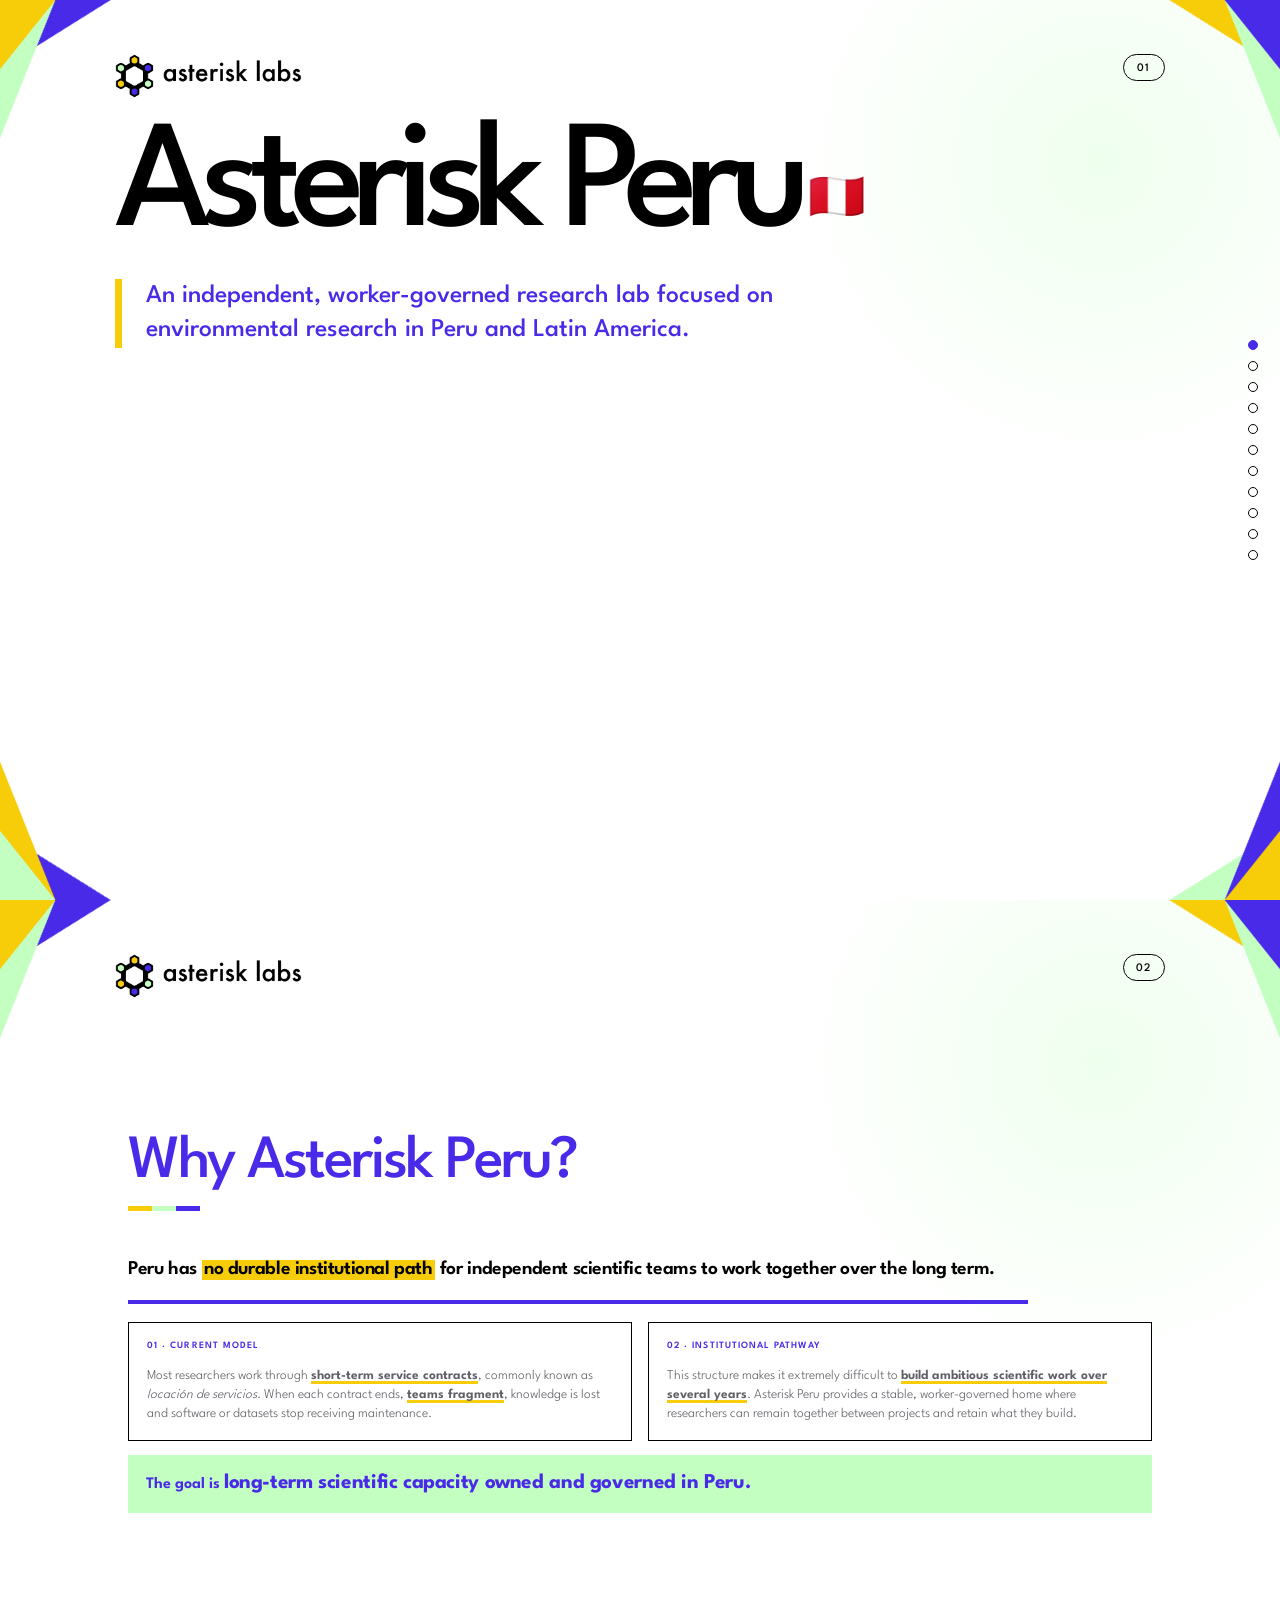
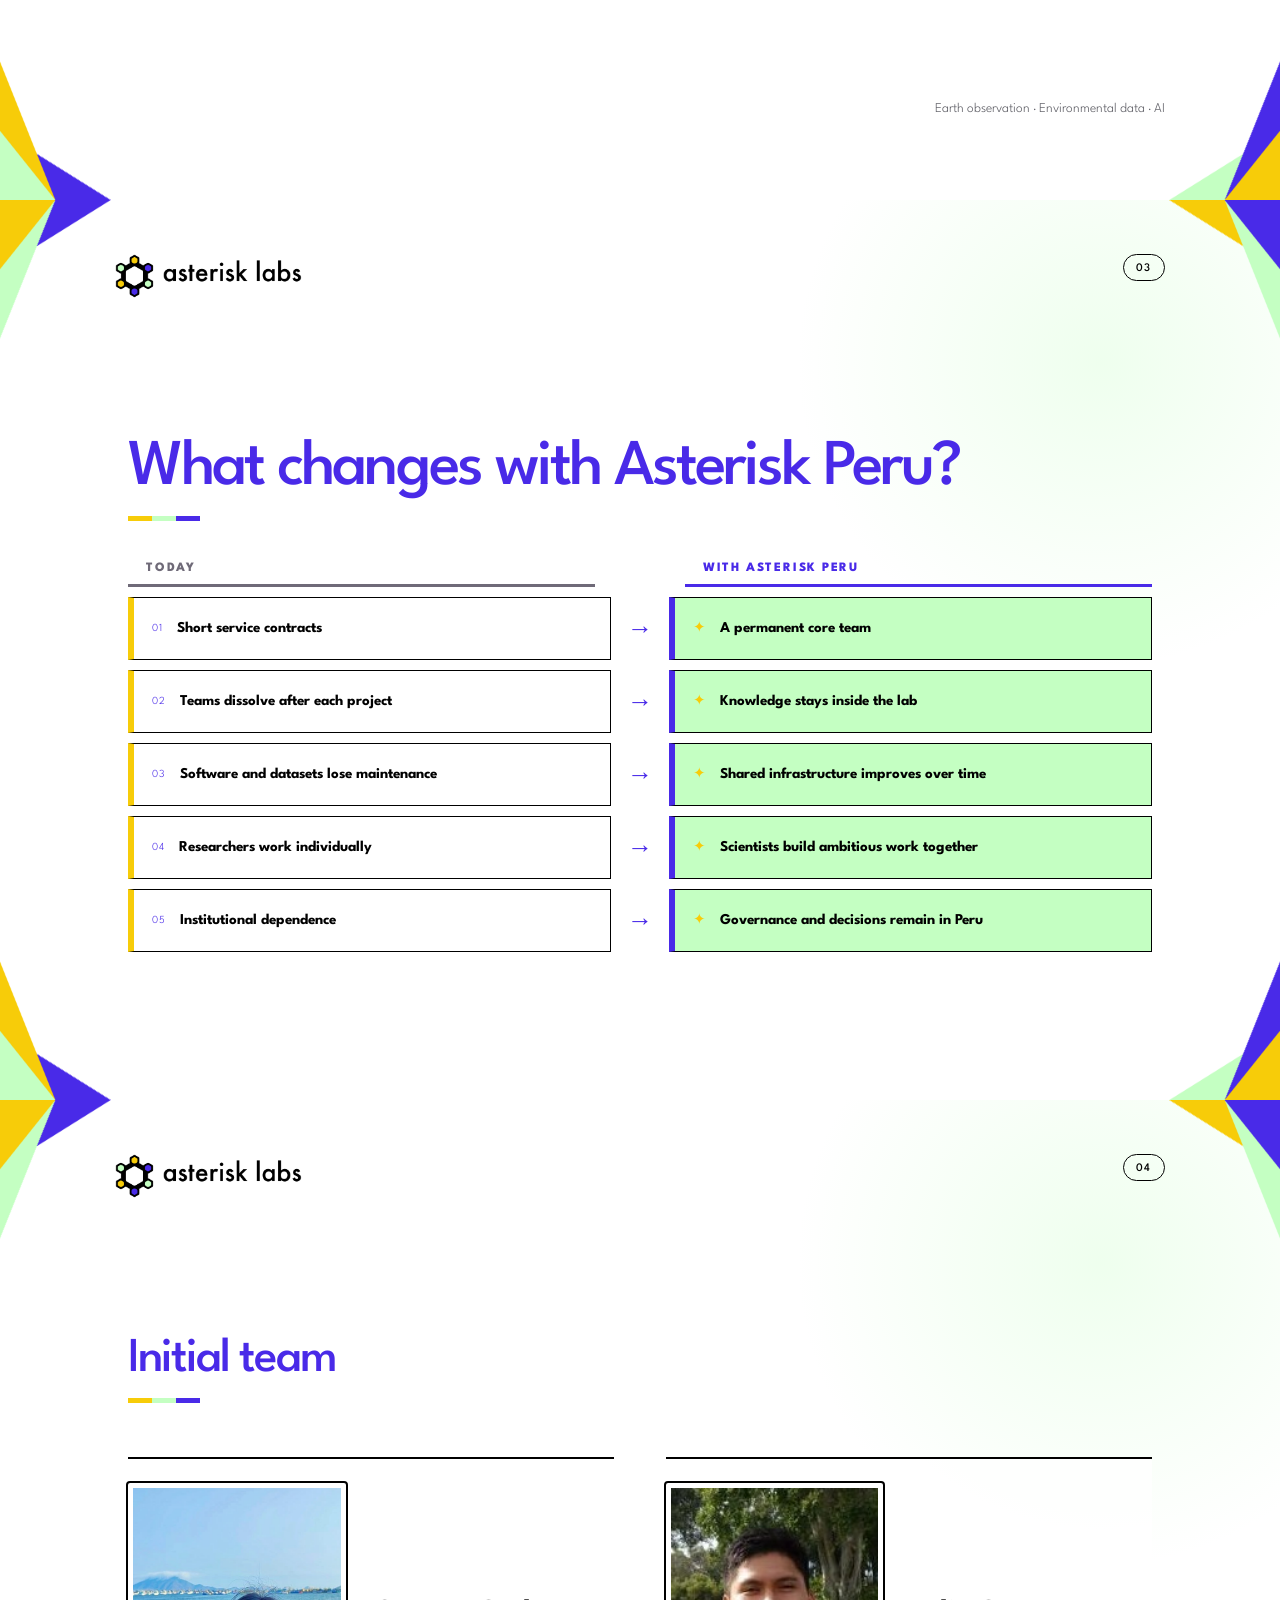
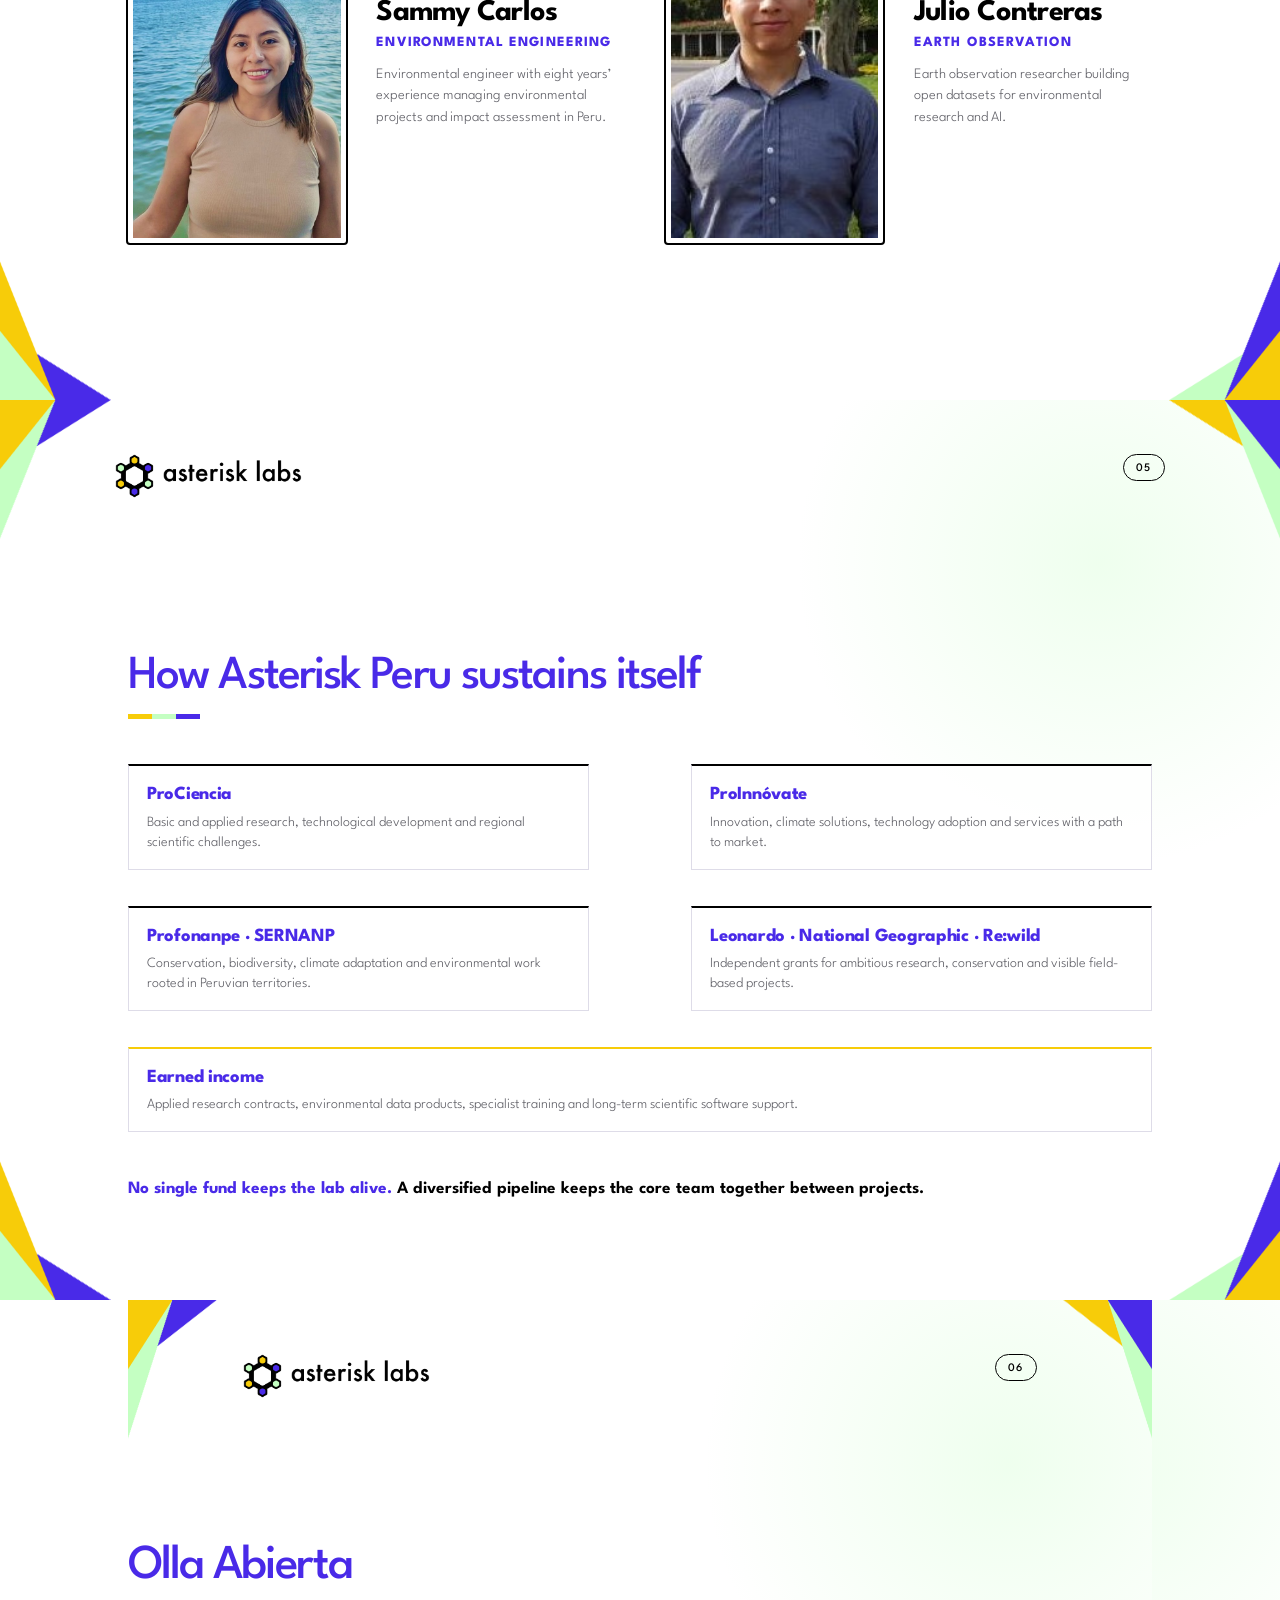
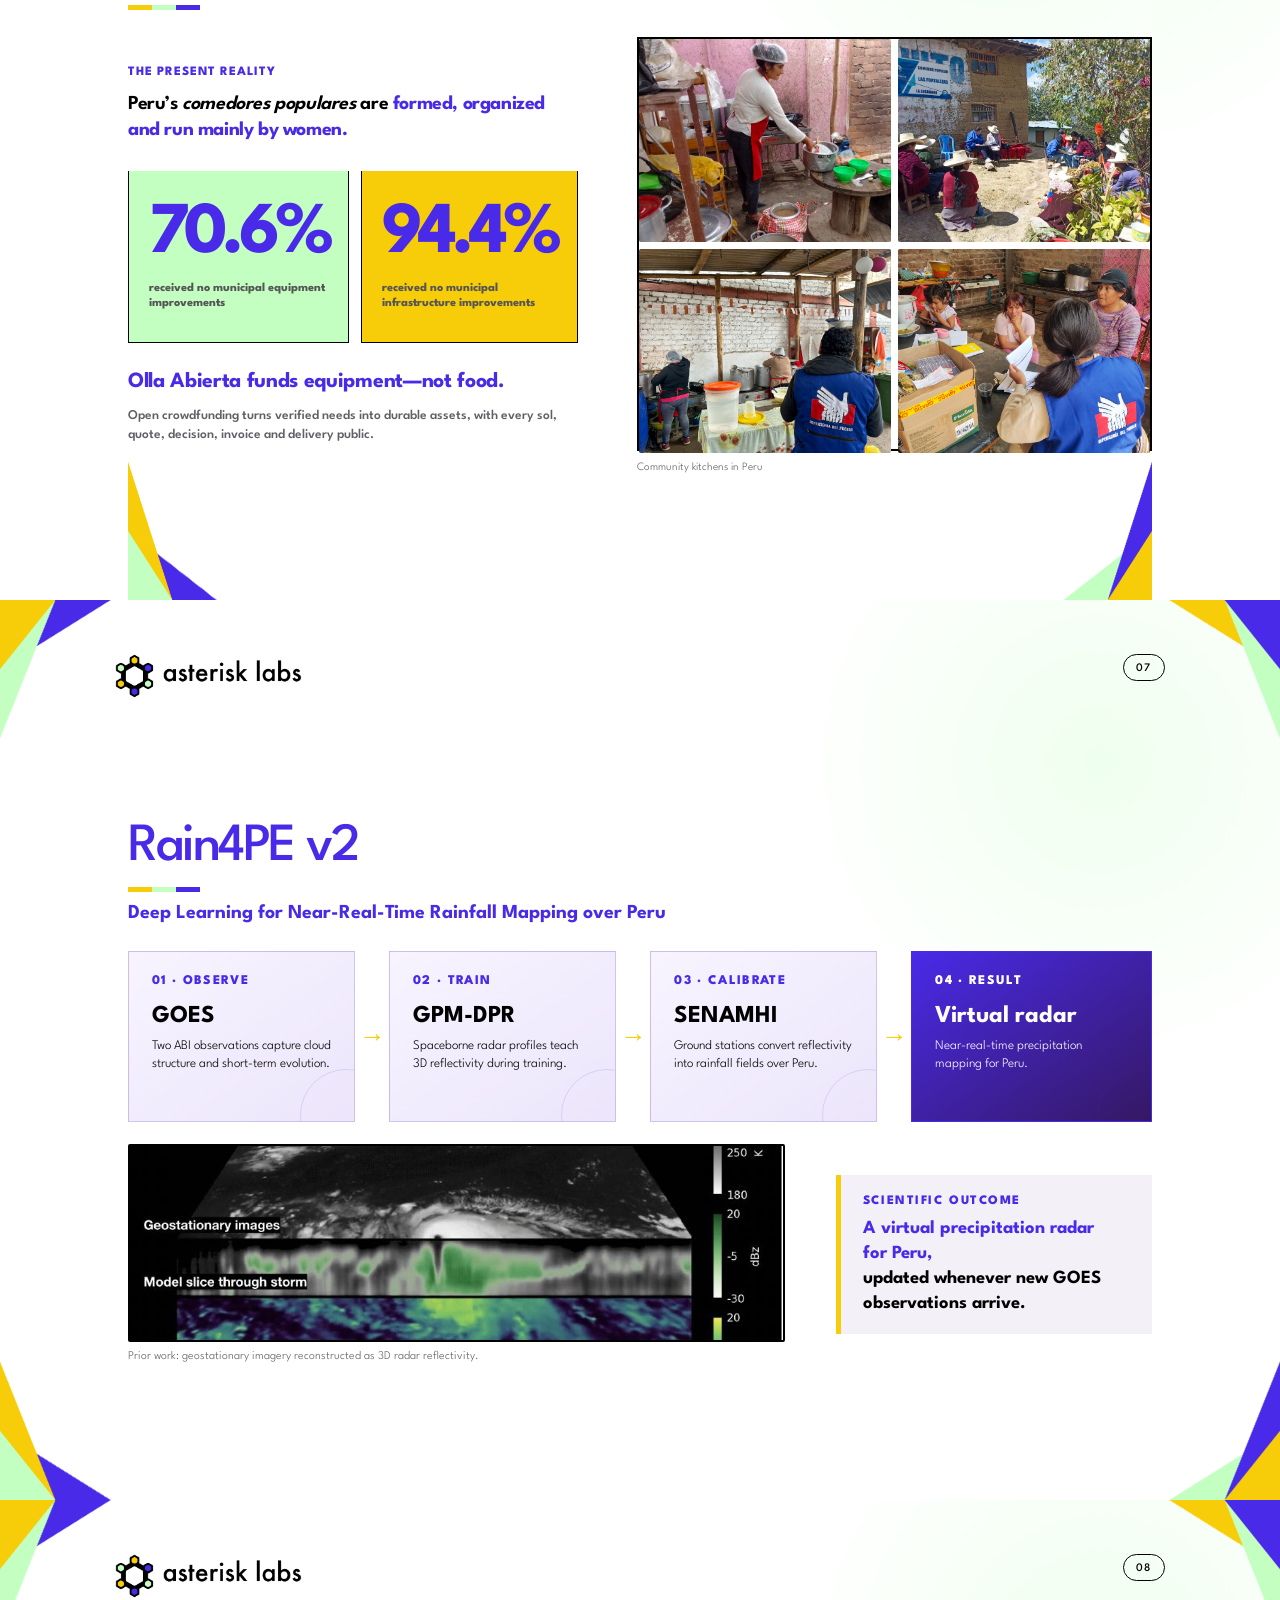
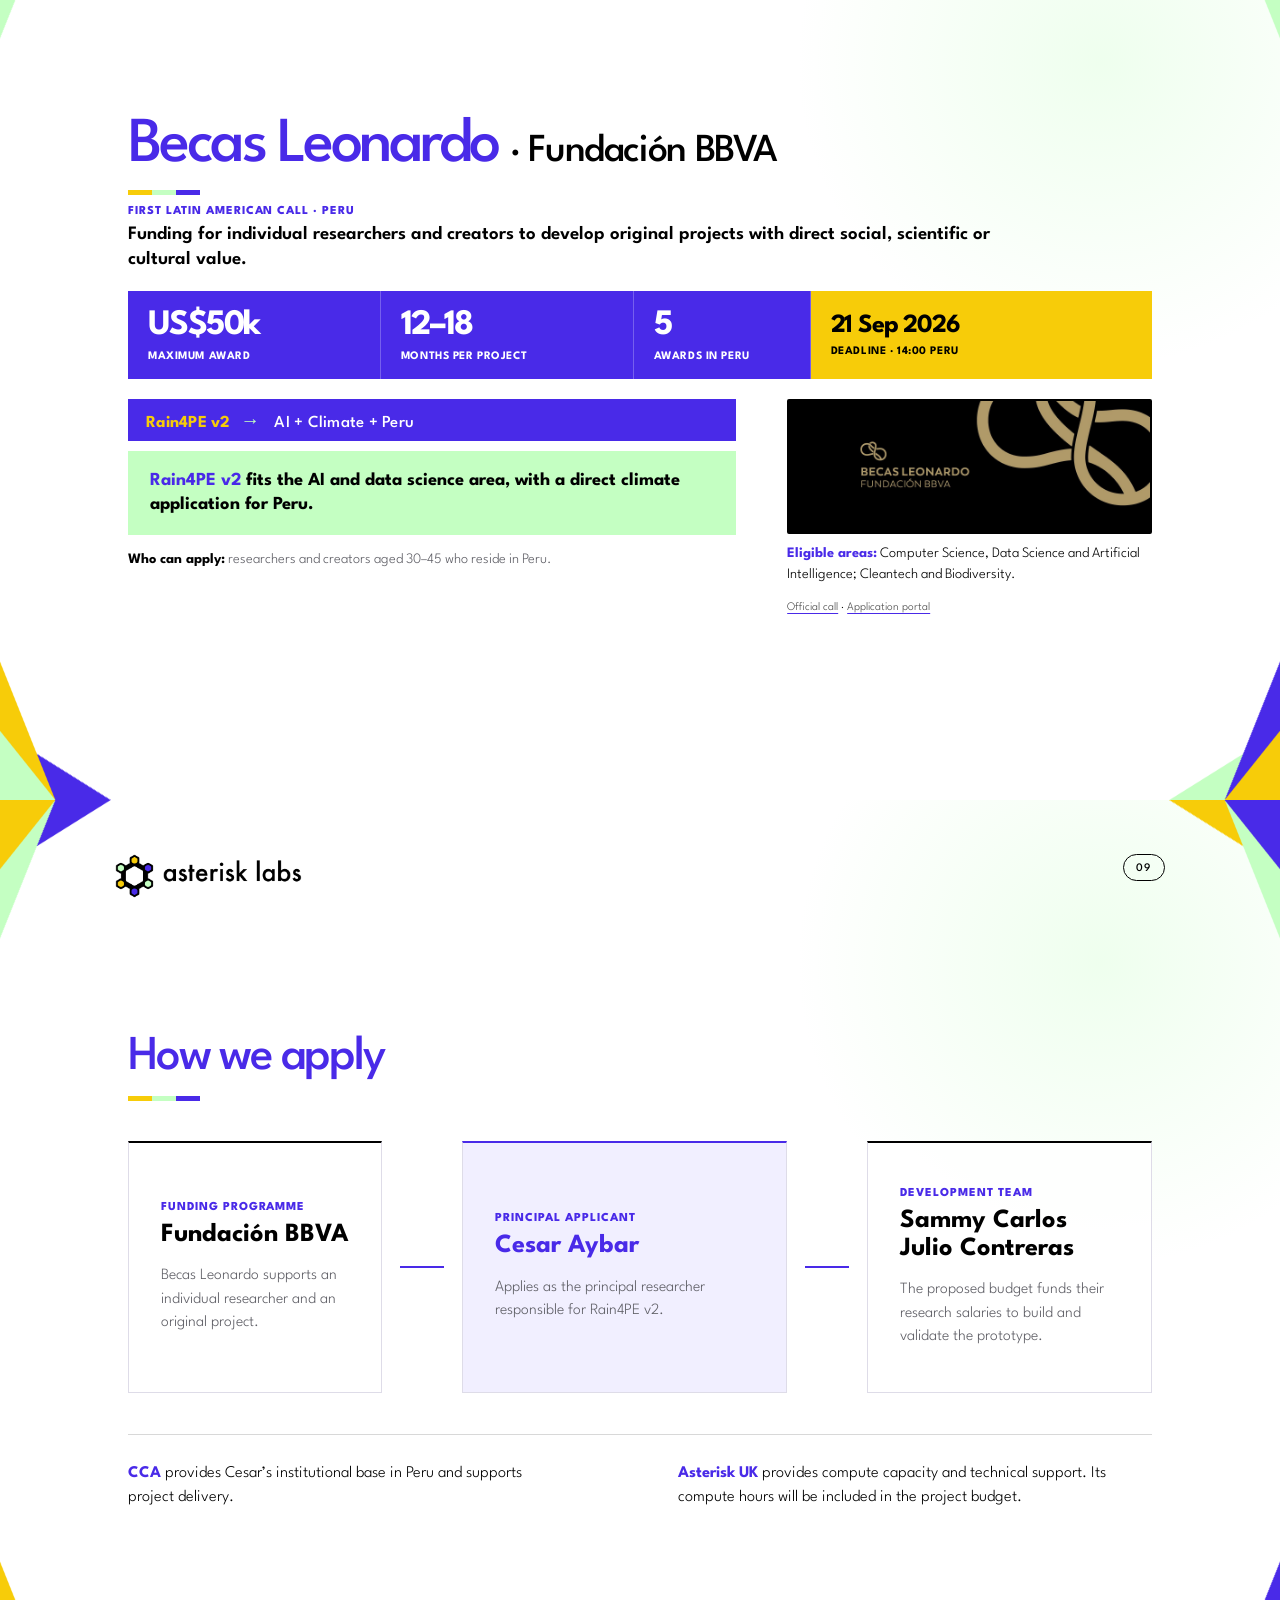
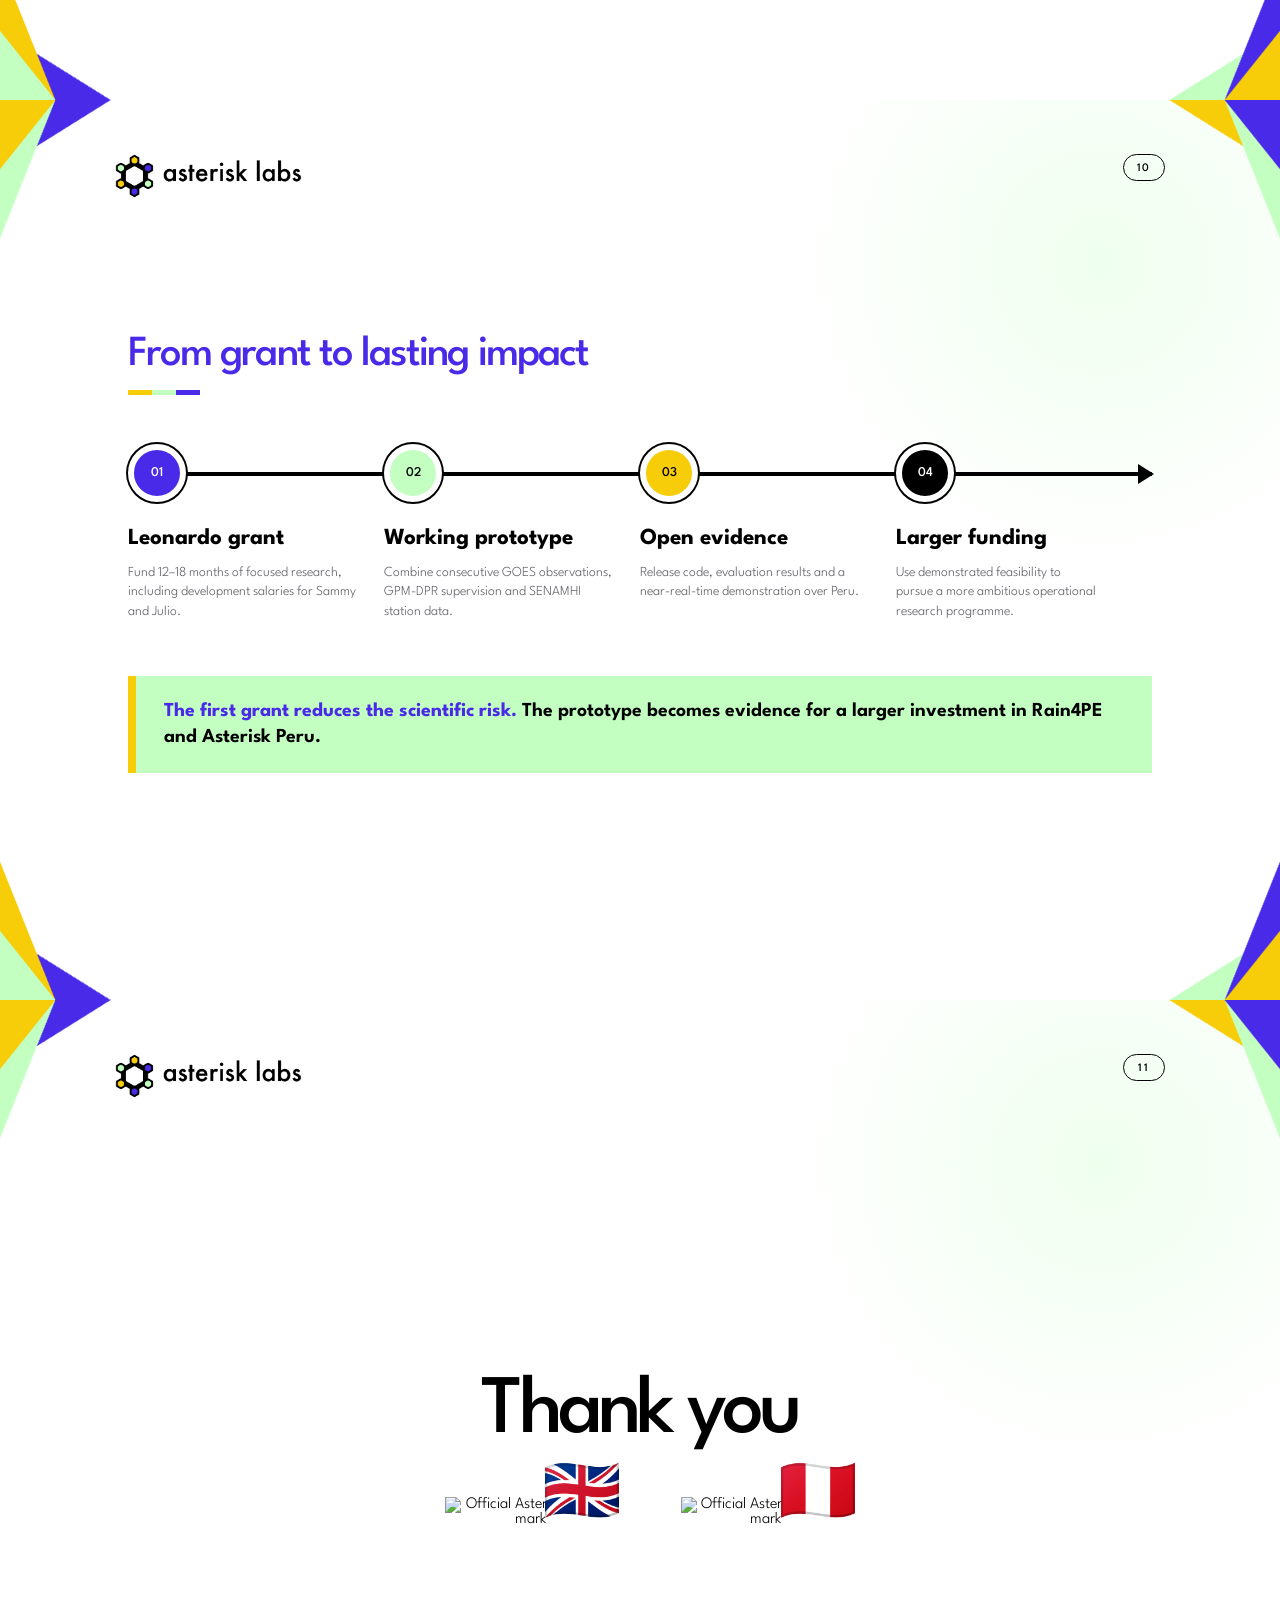
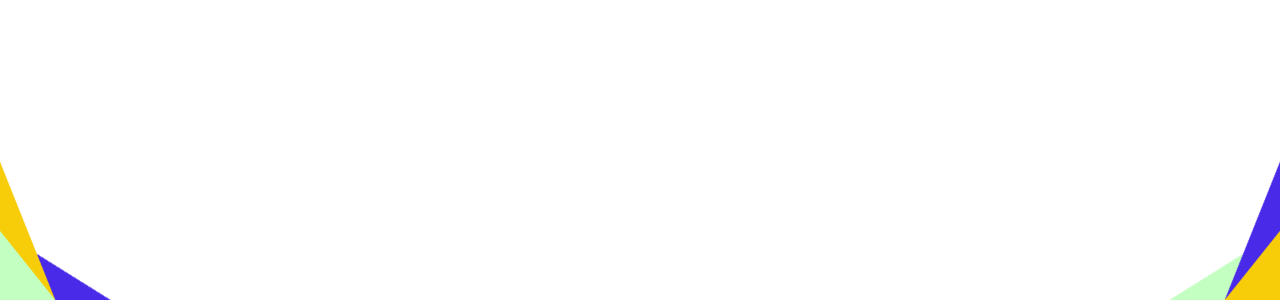
==== commit b346a0cc: "Redesign presentation slides with Asterisk branding" ====
--- a/main/index.html
+++ b/main/index.html
@@ -1369,6 +1369,10 @@
         }
       }
     </style>
+    <link rel="preconnect" href="https://fonts.googleapis.com" />
+    <link rel="preconnect" href="https://fonts.gstatic.com" crossorigin />
+    <link href="https://fonts.googleapis.com/css2?family=League+Spartan:wght@300;400;500;600&display=swap" rel="stylesheet" />
+    <link rel="stylesheet" href="styles.css" />
   </head>
   <body>
     <nav class="nav" aria-label="Slides">
@@ -1402,12 +1406,14 @@
           <h2 class="why-word" id="why-title">Why Asterisk Peru?</h2>
           <div class="why-copy">
             <p class="lead">Peru has <span class="highlight">no durable institutional path</span> for independent scientific teams to work together over the long term.</p>
-            <p class="support">
-              Most researchers work through <span class="emphasis">short-term service contracts</span>, commonly known as <i>locación de servicios</i>. When each contract ends, <span class="emphasis">teams fragment</span>, knowledge is lost and software or datasets stop receiving maintenance.
-            </p>
-            <p class="support">
-              This structure makes it extremely difficult to <span class="emphasis">build ambitious scientific work over several years</span>. Asterisk Peru provides a stable, worker-governed home where researchers can remain together between projects and retain what they build.
-            </p>
+            <div class="why-detail-grid">
+              <p class="support">
+                <small>01 · Current model</small>Most researchers work through <span class="emphasis">short-term service contracts</span>, commonly known as <i>locación de servicios</i>. When each contract ends, <span class="emphasis">teams fragment</span>, knowledge is lost and software or datasets stop receiving maintenance.
+              </p>
+              <p class="support">
+                <small>02 · Institutional pathway</small>This structure makes it extremely difficult to <span class="emphasis">build ambitious scientific work over several years</span>. Asterisk Peru provides a stable, worker-governed home where researchers can remain together between projects and retain what they build.
+              </p>
+            </div>
             <p class="closing">The goal is <strong>long-term scientific capacity owned and governed in Peru.</strong></p>
           </div>
         </div>
@@ -1419,36 +1425,35 @@
         <span class="slide-number">03</span>
         <div class="frame comparison-frame">
           <h2 class="comparison-title" id="comparison-title">What changes with Asterisk Peru?</h2>
-          <table class="comparison">
-            <thead>
-              <tr>
-                <th scope="col">Today</th>
-                <th scope="col">With Asterisk Peru</th>
-              </tr>
-            </thead>
-            <tbody>
-              <tr>
-                <td>Short service contracts</td>
-                <td>A permanent core team</td>
-              </tr>
-              <tr>
-                <td>Teams dissolve after each project</td>
-                <td>Knowledge stays inside the lab</td>
-              </tr>
-              <tr>
-                <td>Software and datasets lose maintenance</td>
-                <td>Shared infrastructure improves over time</td>
-              </tr>
-              <tr>
-                <td>Researchers work individually</td>
-                <td>Scientists build ambitious work together</td>
-              </tr>
-              <tr>
-                <td>Institutional dependence</td>
-                <td>Governance and decisions remain in Peru</td>
-              </tr>
-            </tbody>
-          </table>
+          <div class="comparison-visual" aria-label="Today compared with Asterisk Peru">
+            <div class="comparison-head today-head">Today</div>
+            <div class="comparison-head asterisk-head">With Asterisk Peru</div>
+            <div class="comparison-pair">
+              <div class="comparison-problem"><span>01</span><strong>Short service contracts</strong></div>
+              <span class="comparison-arrow" aria-hidden="true">→</span>
+              <div class="comparison-solution"><strong>A permanent core team</strong></div>
+            </div>
+            <div class="comparison-pair">
+              <div class="comparison-problem"><span>02</span><strong>Teams dissolve after each project</strong></div>
+              <span class="comparison-arrow" aria-hidden="true">→</span>
+              <div class="comparison-solution"><strong>Knowledge stays inside the lab</strong></div>
+            </div>
+            <div class="comparison-pair">
+              <div class="comparison-problem"><span>03</span><strong>Software and datasets lose maintenance</strong></div>
+              <span class="comparison-arrow" aria-hidden="true">→</span>
+              <div class="comparison-solution"><strong>Shared infrastructure improves over time</strong></div>
+            </div>
+            <div class="comparison-pair">
+              <div class="comparison-problem"><span>04</span><strong>Researchers work individually</strong></div>
+              <span class="comparison-arrow" aria-hidden="true">→</span>
+              <div class="comparison-solution"><strong>Scientists build ambitious work together</strong></div>
+            </div>
+            <div class="comparison-pair">
+              <div class="comparison-problem"><span>05</span><strong>Institutional dependence</strong></div>
+              <span class="comparison-arrow" aria-hidden="true">→</span>
+              <div class="comparison-solution"><strong>Governance and decisions remain in Peru</strong></div>
+            </div>
+          </div>
         </div>
       </section>
 
@@ -1459,9 +1464,9 @@
           <h2 class="team-title" id="team-title">Initial team</h2>
           <div class="team-grid">
             <article class="person">
-              <img class="portrait" src="assets/sammy-carlos.jpeg" alt="Sammy Carlos Romualdo" />
+              <img class="portrait" src="assets/sammy-carlos.jpeg" alt="Sammy Carlos" />
               <div>
-                <h3>Sammy Carlos Romualdo</h3>
+                <h3>Sammy Carlos</h3>
                 <p class="person-role">Environmental engineering</p>
                 <p class="person-bio">Environmental engineer with eight years’ experience managing environmental projects and impact assessment in Peru.</p>
               </div>
@@ -1520,8 +1525,8 @@
                 <p class="olla-kicker">The present reality</p>
                 <p class="olla-intro">Peru’s <i>comedores populares</i> are <strong>formed, organized and run mainly by women.</strong></p>
                 <div class="olla-stats" aria-label="Infrastructure gaps in Peru's community kitchens">
-                  <div class="olla-stat"><strong>70.6%</strong><span>received no municipal equipment improvements</span><small>1,784 of 2,527 supervised kitchens</small></div>
-                  <div class="olla-stat"><strong>94.4%</strong><span>received no municipal infrastructure improvements</span><small>2,385 of 2,527 supervised kitchens</small></div>
+                  <div class="olla-stat"><strong>70.6%</strong><span>received no municipal equipment improvements</span></div>
+                  <div class="olla-stat"><strong>94.4%</strong><span>received no municipal infrastructure improvements</span></div>
                 </div>
                 <p class="olla-proposition"><strong>Olla Abierta funds equipment—not food.</strong></p>
                 <p class="olla-open">Open crowdfunding turns verified needs into durable assets, with every sol, quote, decision, invoice and delivery public.</p>
@@ -1560,18 +1565,30 @@
         <div class="frame rain-frame">
           <h2 class="rain-title" id="rain-title">Rain4PE v2</h2>
           <p class="rain-subtitle">Deep Learning for Near-Real-Time Rainfall Mapping over Peru</p>
-          <div class="rain-visual">
+          <div class="rain-pipeline" aria-label="Rain4PE scientific workflow">
+            <article class="pipeline-node">
+              <small>01 · Observe</small><strong>GOES</strong><p>Two ABI observations capture cloud structure and short-term evolution.</p>
+            </article>
+            <span class="pipeline-arrow" aria-hidden="true">→</span>
+            <article class="pipeline-node">
+              <small>02 · Train</small><strong>GPM-DPR</strong><p>Spaceborne radar profiles teach 3D reflectivity during training.</p>
+            </article>
+            <span class="pipeline-arrow" aria-hidden="true">→</span>
+            <article class="pipeline-node">
+              <small>03 · Calibrate</small><strong>SENAMHI</strong><p>Ground stations convert reflectivity into rainfall fields over Peru.</p>
+            </article>
+            <span class="pipeline-arrow" aria-hidden="true">→</span>
+            <article class="pipeline-node pipeline-result">
+              <small>04 · Result</small><strong>Virtual radar</strong><p>Near-real-time precipitation mapping for Peru.</p>
+            </article>
+          </div>
+          <div class="rain-evidence">
             <figure class="rain-figure">
               <img src="assets/rain4pe-figure11.jpg" alt="Geostationary imagery reconstructed as a vertical radar-reflectivity slice and maximum-column reflectivity" />
-              <figcaption>Prior work by Cesar Aybar and collaborators: geostationary imagery reconstructed as three-dimensional radar reflectivity.</figcaption>
+              <figcaption>Prior work: geostationary imagery reconstructed as 3D radar reflectivity.</figcaption>
             </figure>
-            <div class="rain-steps">
-              <div class="rain-step"><strong>GOES input</strong><span>Two consecutive ABI observations capture cloud structure and short-term evolution.</span></div>
-              <div class="rain-step"><strong>GPM-DPR supervision</strong><span>Spaceborne radar profiles teach the model three-dimensional reflectivity. GPM is used during training.</span></div>
-              <div class="rain-step"><strong>SENAMHI calibration</strong><span>Ground stations convert the lowest valid reflectivity layer into rainfall fields over Peru.</span></div>
-            </div>
+            <p class="rain-close"><span>Scientific outcome</span><strong>A virtual precipitation radar for Peru,</strong> updated whenever new GOES observations arrive.</p>
           </div>
-          <p class="rain-close"><strong>A virtual precipitation radar for Peru,</strong> updated whenever new GOES observations arrive.</p>
         </div>
       </section>
 
@@ -1579,25 +1596,26 @@
         <img class="brand" src="assets/logo-horizontal-color.png" alt="Asterisk Labs" />
         <span class="slide-number">08</span>
         <div class="frame leonardo-frame">
-          <h2 class="leonardo-title" id="leonardo-title">Becas Leonardo · Fundación BBVA</h2>
+          <h2 class="leonardo-title grant-title" id="leonardo-title">Becas Leonardo <span>· Fundación BBVA</span></h2>
+          <p class="leonardo-kicker grant-kicker">First Latin American call · Peru</p>
+          <p class="leonardo-lead grant-lead">Funding for individual researchers and creators to develop original projects with direct social, scientific or cultural value.</p>
+          <div class="leonardo-hero-metrics" aria-label="Key facts about the call">
+            <div><strong>US$50k</strong><span>maximum award</span></div>
+            <div><strong>12–18</strong><span>months per project</span></div>
+            <div><strong>5</strong><span>awards in Peru</span></div>
+            <div class="metric-deadline"><strong>21 Sep 2026</strong><span>deadline · 14:00 Peru</span></div>
+          </div>
           <div class="leonardo-layout">
             <div>
-              <p class="leonardo-kicker">First Latin American call · Peru</p>
-              <p class="leonardo-lead">Funding for individual researchers and creators to develop original projects with direct social, scientific or cultural value.</p>
-              <div class="leonardo-numbers">
-                <div class="leonardo-number"><strong>5</strong><span>awards in Peru</span></div>
-                <div class="leonardo-number"><strong>US$50k</strong><span>maximum per award</span></div>
-                <div class="leonardo-number"><strong>12–18</strong><span>months per project</span></div>
-              </div>
+              <p class="rain4pe-bridge"><strong>Rain4PE v2</strong><span aria-hidden="true">→</span> AI + Climate + Peru</p>
+              <p class="leonardo-fit grant-fit"><strong>Rain4PE v2</strong> fits the AI and data science area, with a direct climate application for Peru.</p>
               <p class="leonardo-detail"><strong>Who can apply:</strong> researchers and creators aged 30–45 who reside in Peru.</p>
-              <p class="leonardo-fit">Rain4PE v2 fits the AI and data science area, with a direct climate application for Peru.</p>
             </div>
             <div>
               <a class="leonardo-visual" href="https://fundacionbbva.pe/educacion/becas-leonardo/" target="_blank" rel="noreferrer" aria-label="Official Becas Leonardo call in Peru">
                 <img src="assets/becas-leonardo-peru.jpg" alt="Becas Leonardo Fundación BBVA official campaign image" />
               </a>
               <p class="leonardo-areas"><strong>Eligible areas:</strong> Computer Science, Data Science and Artificial Intelligence; Cleantech and Biodiversity.</p>
-              <p class="leonardo-deadline">Deadline: 21 September 2026 · 14:00 Peru time</p>
               <p class="leonardo-links"><a href="https://fundacionbbva.pe/educacion/becas-leonardo/" target="_blank" rel="noreferrer">Official call</a> · <a href="https://www.programaleonardo.com/" target="_blank" rel="noreferrer">Application portal</a></p>
             </div>
           </div>
@@ -1639,7 +1657,7 @@
         <img class="brand" src="assets/logo-horizontal-color.png" alt="Asterisk Labs" />
         <span class="slide-number">10</span>
         <div class="frame strategy-frame">
-          <h2 class="strategy-title" id="path-title">From grant to a larger programme</h2>
+          <h2 class="strategy-title" id="path-title">From grant to lasting impact</h2>
           <div class="funding-path" aria-label="Prototype and future funding pathway">
             <article class="path-step">
               <span class="path-index">01</span>
@@ -1662,7 +1680,7 @@
               <p>Use demonstrated feasibility to pursue a more ambitious operational research programme.</p>
             </article>
           </div>
-          <p class="strategy-close"><strong>The first grant reduces the scientific risk.</strong> The prototype becomes evidence for a larger investment in Rain4PE and Asterisk Peru.</p>
+          <p class="strategy-close timeline-close"><strong>The first grant reduces the scientific risk.</strong> The prototype becomes evidence for a larger investment in Rain4PE and Asterisk Peru.</p>
         </div>
       </section>
 
@@ -1687,8 +1705,25 @@
 
     <script>
       const slides = [...document.querySelectorAll(".slide")];
+      const navLinks = [...document.querySelectorAll(".nav a")];
       const ollaStory = document.querySelector(".olla-story");
       const ollaImageSets = [...document.querySelectorAll(".olla-image-set")];
+
+      const activeSlideObserver = new IntersectionObserver(
+        (entries) => {
+          entries.forEach((entry) => {
+            if (!entry.isIntersecting) return;
+            navLinks.forEach((link) => {
+              const isCurrent = link.getAttribute("href") === `#${entry.target.id}`;
+              if (isCurrent) link.setAttribute("aria-current", "true");
+              else link.removeAttribute("aria-current");
+            });
+          });
+        },
+        { threshold: 0.55 },
+      );
+
+      slides.forEach((slide) => activeSlideObserver.observe(slide));
 
       const updateOllaImages = () => {
         if (!ollaStory || !ollaImageSets.length) return;
--- a/main/styles.css
+++ b/main/styles.css
@@ -0,0 +1,956 @@
+/*
+ * Asterisk Peru presentation theme
+ * Brand source: https://asterisk.coop/brand/
+ */
+
+:root {
+  --ink: #000000;
+  --paper: #ffffff;
+  --mint: #c4ffc2;
+  --indigo: #492ae8;
+  --yellow: #f7cc09;
+  --orange: #f7cc09;
+  --muted: #5f5f66;
+  --line: #dedce8;
+  --soft-indigo: #f1efff;
+  --safe-x: clamp(58px, 9vw, 138px);
+}
+
+body {
+  background: var(--paper);
+  color: var(--ink);
+  font-family: "League Spartan", "Helvetica Neue", Arial, sans-serif;
+  font-weight: 300;
+}
+
+/* One shared canvas for every slide. */
+.slide,
+.olla-sticky {
+  background:
+    radial-gradient(circle at 86% 18%, rgba(196, 255, 194, 0.28), transparent 19rem),
+    var(--paper);
+}
+
+/* Official corner artwork sits above the layout, without blocking clicks. */
+.slide:not(.olla-story)::after,
+.olla-sticky::after {
+  content: "";
+  position: absolute;
+  inset: 0;
+  z-index: 5;
+  background: url("assets/corners-slide-16x9.png") center / 100% 100% no-repeat;
+  pointer-events: none;
+}
+
+.brand,
+.slide-number,
+.frame {
+  z-index: 2;
+}
+
+.frame {
+  width: min(80vw, 1120px);
+}
+
+.brand {
+  left: var(--safe-x);
+  width: clamp(150px, 15vw, 215px);
+}
+
+.slide-number {
+  right: var(--safe-x);
+  min-width: 42px;
+  padding: 8px 10px 6px;
+  border: 1px solid var(--ink);
+  border-radius: 999px;
+  color: var(--ink);
+  font-size: 0.72rem;
+  font-weight: 500;
+  letter-spacing: 0.14em;
+  text-align: center;
+}
+
+h1,
+h2,
+h3,
+p {
+  text-wrap: pretty;
+}
+
+h1,
+h2,
+h3 {
+  font-family: "League Spartan", "Helvetica Neue", Arial, sans-serif;
+}
+
+.cover h1,
+.thanks-title {
+  color: var(--ink);
+  font-weight: 500;
+}
+
+.why-word,
+.comparison-title,
+.team-title,
+.funding-title,
+.olla-title,
+.rain-title,
+.rewild-title,
+.leonardo-title,
+.strategy-title {
+  color: var(--indigo);
+  font-weight: 500;
+}
+
+.cover-copy,
+.why-copy .support,
+.person-bio,
+.funding-source p,
+.olla-open,
+.rain-step span,
+.rewild-facts p,
+.leonardo-detail,
+.map-node p,
+.path-step p {
+  color: var(--muted);
+}
+
+.cover-copy {
+  padding-left: 22px;
+  border-left: 5px solid var(--yellow);
+  font-weight: 300;
+}
+
+.why-word,
+.comparison-title,
+.team-title,
+.funding-title,
+.olla-title,
+.rain-title,
+.rewild-title,
+.leonardo-title,
+.strategy-title {
+  position: relative;
+  padding-bottom: 18px;
+}
+
+.why-word::after,
+.comparison-title::after,
+.team-title::after,
+.funding-title::after,
+.olla-title::after,
+.rain-title::after,
+.rewild-title::after,
+.leonardo-title::after,
+.strategy-title::after {
+  content: "";
+  position: absolute;
+  bottom: 0;
+  left: 0;
+  width: 72px;
+  height: 5px;
+  background: linear-gradient(90deg, var(--yellow) 0 33%, var(--mint) 33% 66%, var(--indigo) 66%);
+}
+
+/* Reusable card language for people, funding sources and process steps. */
+.person,
+.funding-source,
+.map-node,
+.path-step {
+  border-top: 2px solid var(--ink);
+  background: rgba(255, 255, 255, 0.84);
+}
+
+.person {
+  grid-template-columns: clamp(120px, 12vw, 160px) 1fr;
+  gap: clamp(22px, 2.5vw, 32px);
+  padding-top: 24px;
+}
+
+.team-grid {
+  gap: clamp(36px, 5vw, 70px);
+}
+
+.portrait,
+.portrait-placeholder {
+  width: clamp(120px, 12vw, 160px);
+}
+
+.funding-source {
+  padding: 18px 18px 16px;
+  border-right: 1px solid var(--line);
+  border-bottom: 1px solid var(--line);
+  border-left: 1px solid var(--line);
+}
+
+.funding-source.earned {
+  border-top-color: var(--yellow);
+}
+
+.portrait,
+.rain-figure img,
+.rewild-forest,
+.leonardo-visual img,
+.olla-photo-link {
+  border-radius: 2px;
+}
+
+.portrait {
+  border: 5px solid var(--paper);
+  outline: 2px solid var(--ink);
+}
+
+.comparison th {
+  border-bottom-color: var(--ink);
+  font-weight: 500;
+}
+
+.comparison th:last-child,
+.comparison td:last-child {
+  background: rgba(196, 255, 194, 0.22);
+}
+
+.comparison th:last-child,
+.comparison td:last-child,
+.person-role,
+.funding-source h3,
+.olla-kicker,
+.olla-stat strong,
+.rain-subtitle,
+.rain-step strong,
+.leonardo-kicker,
+.leonardo-number strong,
+.map-node small,
+.map-node.primary h3,
+.membership strong,
+.strategy-close strong,
+.thanks-labs {
+  color: var(--indigo);
+}
+
+.olla-mosaic-stack,
+.rain-figure img,
+.rewild-visual,
+.leonardo-visual img {
+  border: 2px solid var(--ink);
+}
+
+.rain-step {
+  padding-left: 18px;
+  border-left: 3px solid var(--mint);
+}
+
+.rain-step:nth-child(2) {
+  border-left-color: var(--yellow);
+}
+
+.rain-step:nth-child(3) {
+  border-left-color: var(--indigo);
+}
+
+.map-node {
+  min-height: 180px;
+  padding: 20px;
+  border-right: 1px solid var(--line);
+  border-bottom: 1px solid var(--line);
+  border-left: 1px solid var(--line);
+}
+
+.map-node.primary {
+  border-top-color: var(--indigo);
+  background: var(--soft-indigo);
+}
+
+.map-connector {
+  background: var(--indigo);
+}
+
+.path-step {
+  padding: 0 14px 18px 0;
+}
+
+.path-index {
+  border-radius: 2px;
+  background: var(--indigo);
+  font-weight: 500;
+}
+
+.nav a {
+  width: 10px;
+  height: 10px;
+  border-color: var(--ink);
+  background: var(--paper);
+}
+
+.nav a[aria-current="true"],
+.nav a:hover,
+.nav a:focus-visible {
+  border-color: var(--indigo);
+  background: var(--indigo);
+}
+
+@media (max-width: 760px) {
+  :root {
+    --safe-x: 7vw;
+  }
+
+  .slide:not(.olla-story)::after,
+  .olla-sticky::after {
+    opacity: 0.72;
+  }
+
+  .frame {
+    width: 82vw;
+  }
+
+  .map-node {
+    min-height: 0;
+    padding: 12px;
+  }
+}
+
+/* Slide 04 — larger portraits with enough room for each biography. */
+#slide-4 .team-grid {
+  gap: clamp(32px, 4vw, 56px);
+}
+
+#slide-4 .person {
+  grid-template-columns: clamp(160px, 15vw, 205px) 1fr;
+  gap: clamp(24px, 2.8vw, 38px);
+}
+
+#slide-4 .portrait,
+#slide-4 .portrait-placeholder {
+  width: clamp(160px, 15vw, 205px);
+}
+
+/* Slide 06 — a calm 40/60 balance between story and photography. */
+#slide-6 .olla-frame {
+  padding-top: clamp(96px, 13vh, 128px);
+}
+
+#slide-6 .olla-title {
+  margin-bottom: clamp(24px, 3vh, 34px);
+}
+
+#slide-6 .olla-grid {
+  grid-template-columns: minmax(280px, 0.78fr) minmax(440px, 1.22fr);
+  gap: clamp(42px, 5.5vw, 76px);
+  align-items: center;
+}
+
+#slide-6 .olla-intro {
+  font-size: clamp(1.2rem, 1.55vw, 1.55rem);
+  line-height: 1.34;
+}
+
+#slide-6 .olla-stats {
+  gap: clamp(22px, 2.6vw, 34px);
+  margin: clamp(22px, 3vh, 32px) 0;
+}
+
+#slide-6 .olla-mosaic,
+#slide-6 .olla-mosaic-stack {
+  height: clamp(360px, 46vh, 440px);
+}
+
+/* Slide 07 — larger explanatory copy and more breathing room. */
+#slide-7 .rain-frame {
+  padding-top: clamp(102px, 13vh, 132px);
+}
+
+#slide-7 .rain-title {
+  font-size: clamp(2.7rem, 4.2vw, 4.15rem);
+}
+
+#slide-7 .rain-subtitle {
+  margin: 16px 0 clamp(28px, 3.5vh, 38px);
+  font-size: clamp(1.15rem, 1.55vw, 1.5rem);
+  line-height: 1.4;
+}
+
+#slide-7 .rain-visual {
+  grid-template-columns: minmax(360px, 1fr) minmax(360px, 1fr);
+  gap: clamp(42px, 5vw, 66px);
+}
+
+#slide-7 .rain-steps {
+  gap: clamp(24px, 3.2vh, 34px);
+}
+
+#slide-7 .rain-step strong {
+  font-size: clamp(1.08rem, 1.35vw, 1.32rem);
+}
+
+#slide-7 .rain-step span {
+  font-size: clamp(0.98rem, 1.15vw, 1.12rem);
+  line-height: 1.5;
+}
+
+#slide-7 .rain-close {
+  margin-top: clamp(30px, 4vh, 42px);
+  font-size: clamp(1.15rem, 1.45vw, 1.42rem);
+}
+
+/* Slide 08 — stronger text scale without competing with the campaign image. */
+#slide-8 .leonardo-frame {
+  padding-top: clamp(92px, 11vh, 116px);
+}
+
+#slide-8 .leonardo-title {
+  font-size: clamp(2.45rem, 3.7vw, 3.65rem);
+}
+
+#slide-8 .leonardo-layout {
+  grid-template-columns: minmax(0, 1fr) minmax(420px, 1.08fr);
+  gap: clamp(44px, 5vw, 70px);
+}
+
+#slide-8 .leonardo-lead {
+  font-size: clamp(1.18rem, 1.52vw, 1.48rem);
+  line-height: 1.44;
+}
+
+#slide-8 .leonardo-number strong {
+  font-size: clamp(1.85rem, 2.45vw, 2.4rem);
+}
+
+#slide-8 .leonardo-number span,
+#slide-8 .leonardo-detail,
+#slide-8 .leonardo-areas,
+#slide-8 .leonardo-deadline {
+  font-size: clamp(0.9rem, 1.05vw, 1.04rem);
+  line-height: 1.48;
+}
+
+#slide-8 .leonardo-fit {
+  font-size: clamp(1rem, 1.16vw, 1.14rem);
+}
+
+/* Slide 09 — larger cards use the available canvas instead of floating in it. */
+#slide-9 .strategy-frame {
+  padding-top: clamp(100px, 12vh, 124px);
+}
+
+#slide-9 .strategy-title {
+  margin-bottom: clamp(36px, 4.5vh, 48px);
+  font-size: clamp(2.55rem, 3.8vw, 3.7rem);
+}
+
+#slide-9 .application-map {
+  grid-template-columns: 1fr 80px 1.28fr 80px 1.12fr;
+}
+
+#slide-9 .map-node {
+  min-height: clamp(220px, 28vh, 270px);
+  padding: clamp(24px, 2.5vw, 34px);
+  display: flex;
+  flex-direction: column;
+  justify-content: center;
+}
+
+#slide-9 .map-node small {
+  font-size: clamp(0.76rem, 0.9vw, 0.88rem);
+}
+
+#slide-9 .map-node h3 {
+  font-size: clamp(1.55rem, 2.05vw, 2rem);
+}
+
+#slide-9 .map-node p {
+  margin-top: 15px;
+  font-size: clamp(0.98rem, 1.16vw, 1.14rem);
+  line-height: 1.5;
+}
+
+#slide-9 .membership {
+  margin-top: clamp(36px, 4.5vh, 50px);
+  padding-top: clamp(24px, 3vh, 32px);
+}
+
+#slide-9 .membership p {
+  font-size: clamp(1.02rem, 1.25vw, 1.22rem);
+  line-height: 1.5;
+}
+
+@media (max-width: 900px) {
+  #slide-4 .person {
+    grid-template-columns: 138px 1fr;
+    gap: 22px;
+  }
+
+  #slide-4 .portrait,
+  #slide-4 .portrait-placeholder {
+    width: 138px;
+  }
+
+  #slide-6 .olla-grid {
+    grid-template-columns: minmax(240px, 0.86fr) minmax(330px, 1.14fr);
+    gap: 30px;
+  }
+
+  #slide-7 .rain-visual {
+    grid-template-columns: minmax(300px, 0.95fr) minmax(300px, 1.05fr);
+    gap: 30px;
+  }
+
+  #slide-9 .application-map {
+    grid-template-columns: 1fr 46px 1.2fr 46px 1.08fr;
+  }
+}
+
+/* Latest review — hierarchy, fixed-slide behaviour and a true funding timeline. */
+#slide-1 .frame { display: block; }
+#slide-1 .cover-copy {
+  max-width: 760px;
+  margin: 0;
+  padding-left: 24px;
+  border-left: 7px solid var(--yellow);
+  color: var(--indigo);
+  font-size: clamp(1.45rem, 2vw, 1.95rem);
+  font-weight: 500;
+  line-height: 1.35;
+}
+
+#slide-3 .comparison-title { font-size: clamp(3.15rem, 5.1vw, 5rem); letter-spacing: -0.045em; }
+
+/* Olla Abierta is one normal 16:9 slide; it no longer creates a 3-page scroll zone. */
+#slide-6.olla-story { display: grid; height: 100svh; min-height: 100svh; overflow: hidden; }
+#slide-6 .olla-sticky { position: relative; top: auto; height: 100svh; }
+
+#slide-7 .rain-evidence { grid-template-columns: minmax(0, 1.35fr) minmax(0, 0.65fr); }
+#slide-7 .rain-figure { grid-template-columns: minmax(0, 1fr); gap: 7px; }
+#slide-7 .rain-figure img { width: 100%; height: clamp(175px, 22vh, 210px); }
+
+#slide-10 .strategy-frame { padding-top: clamp(100px, 12vh, 122px); }
+#slide-10 .strategy-title { margin-bottom: clamp(42px, 5.5vh, 58px); }
+#slide-10 .funding-path {
+  grid-template-columns: repeat(4, minmax(0, 1fr));
+  gap: 0;
+  position: relative;
+}
+#slide-10 .funding-path::before {
+  top: 28px;
+  left: 0;
+  right: 0;
+  height: 4px;
+  background: var(--ink);
+  z-index: 0;
+}
+#slide-10 .funding-path::after {
+  content: "";
+  position: absolute;
+  top: 20px;
+  right: -2px;
+  width: 0;
+  height: 0;
+  border-top: 10px solid transparent;
+  border-bottom: 10px solid transparent;
+  border-left: 16px solid var(--ink);
+}
+#slide-10 .path-step { position: relative; z-index: 1; padding: 0 clamp(18px, 2vw, 28px) 0 0; border: 0; background: transparent; }
+#slide-10 .path-index {
+  width: 58px;
+  height: 58px;
+  margin-bottom: 24px;
+  border: 6px solid var(--paper);
+  border-radius: 50%;
+  background: var(--indigo);
+  box-shadow: 0 0 0 2px var(--ink);
+  font-size: 0.84rem;
+}
+#slide-10 .path-step:nth-child(2) .path-index { background: var(--mint); color: var(--ink); }
+#slide-10 .path-step:nth-child(3) .path-index { background: var(--yellow); color: var(--ink); }
+#slide-10 .path-step:nth-child(4) .path-index { background: var(--ink); color: var(--paper); }
+#slide-10 .path-step h3 { font-size: clamp(1.35rem, 1.8vw, 1.76rem); }
+#slide-10 .path-step p { max-width: 230px; font-size: clamp(0.86rem, 1vw, 1rem); }
+#slide-10 .timeline-close {
+  max-width: none;
+  margin-top: clamp(46px, 6vh, 64px);
+  padding: 22px 28px;
+  border-left: 8px solid var(--yellow);
+  background: var(--mint);
+  font-size: clamp(1.2rem, 1.55vw, 1.52rem);
+}
+
+@media (max-width: 900px) {
+  #slide-1 .cover-copy { max-width: 590px; font-size: 1.45rem; }
+  #slide-3 .comparison-title { font-size: 3.15rem; }
+  #slide-7 .rain-evidence { grid-template-columns: minmax(0, 1.35fr) minmax(0, 0.65fr); gap: 18px; }
+  #slide-7 .rain-figure { grid-template-columns: minmax(0, 1fr); }
+  #slide-7 .rain-figure img { width: 100%; height: 175px; }
+  #slide-10 .path-step { padding-right: 14px; }
+  #slide-10 .path-step h3 { font-size: 1.25rem; }
+  #slide-10 .path-step p { font-size: 0.82rem; }
+}
+
+/* Refinement pass — official Asterisk palette and fuller compositions. */
+#slide-1 .frame {
+  width: min(82vw, 1180px);
+  display: grid;
+  grid-template-columns: minmax(0, 1fr) minmax(260px, 0.48fr);
+  column-gap: clamp(44px, 6vw, 88px);
+  align-items: end;
+}
+
+#slide-1 h1 {
+  grid-column: 1 / -1;
+  max-width: none;
+  margin: 0 0 clamp(26px, 3vh, 36px);
+  font-size: clamp(6rem, 12vw, 11.5rem);
+  line-height: 0.82;
+  letter-spacing: -0.075em;
+}
+
+#slide-1 .flag { font-size: 0.3em; margin-left: 0.18em; vertical-align: 0.2em; }
+#slide-1 .cover-copy {
+  max-width: 650px;
+  margin: 0;
+  font-size: clamp(1rem, 1.35vw, 1.3rem);
+  line-height: 1.45;
+}
+
+.cover-tagline {
+  margin: 0;
+  padding: 18px 0 15px 22px;
+  border-left: 6px solid var(--yellow);
+  color: var(--indigo);
+  font-size: clamp(1.3rem, 1.8vw, 1.75rem);
+  font-weight: 600;
+  line-height: 1.2;
+}
+
+#slide-2 .why-grid {
+  grid-template-columns: minmax(250px, 0.7fr) minmax(540px, 1.3fr);
+  gap: clamp(52px, 7vw, 96px);
+  align-items: start;
+}
+
+#slide-2 .why-word { position: sticky; top: 120px; font-size: clamp(3.2rem, 5.2vw, 5.2rem); line-height: 0.95; }
+#slide-2 .why-copy .lead { margin: 0 0 26px; padding: 0 0 24px; border-bottom: 4px solid var(--indigo); font-size: clamp(1.35rem, 1.7vw, 1.68rem); line-height: 1.35; }
+.why-detail-grid { display: grid; grid-template-columns: 1fr 1fr; gap: 16px; }
+#slide-2 .why-copy .support { margin: 0; padding: 20px; border: 1px solid var(--ink); background: var(--paper); font-size: clamp(0.88rem, 1.04vw, 1.02rem); line-height: 1.48; }
+.why-detail-grid small { display: block; margin-bottom: 14px; color: var(--indigo); font-size: 0.72em; font-weight: 600; letter-spacing: 0.11em; text-transform: uppercase; }
+#slide-2 .why-copy .closing { margin-top: 18px; padding: 18px 22px; background: var(--mint); border: 0; font-size: clamp(1rem, 1.16vw, 1.14rem); }
+
+/* White, black and the three official accent colours only. */
+.comparison-problem {
+  background: var(--paper);
+  color: var(--ink);
+  border-color: var(--ink);
+  border-left: 6px solid var(--yellow);
+}
+.comparison-problem span { color: var(--indigo); }
+.comparison-solution {
+  background: var(--mint);
+  border-color: var(--ink);
+  border-left: 6px solid var(--indigo);
+}
+
+#slide-4 .team-grid { gap: clamp(38px, 5vw, 72px); }
+#slide-4 .person { grid-template-columns: clamp(220px, 19vw, 270px) 1fr; gap: clamp(26px, 3vw, 42px); align-items: center; }
+#slide-4 .portrait, #slide-4 .portrait-placeholder { width: clamp(220px, 19vw, 270px); height: clamp(280px, 35vh, 350px); object-fit: cover; }
+#slide-4 .person h3 { font-size: clamp(2rem, 2.7vw, 2.65rem); line-height: 1; }
+#slide-4 .person-role { font-size: clamp(0.88rem, 1vw, 1rem); }
+#slide-4 .person-bio { font-size: clamp(1rem, 1.2vw, 1.18rem); line-height: 1.5; }
+
+#slide-6 .olla-stat { border: 1px solid var(--ink); border-top: 0; color: var(--ink); }
+#slide-6 .olla-stat:first-child { background: var(--mint); }
+#slide-6 .olla-stat:last-child { background: var(--yellow); }
+#slide-6 .olla-stat strong { color: var(--indigo); }
+#slide-6 .olla-stat small { display: block !important; margin-top: 10px; padding-top: 9px; border-top: 1px solid rgba(0,0,0,0.35); color: var(--ink); font-size: clamp(0.72rem, 0.78vw, 0.8rem); font-weight: 500; }
+#slide-6 .olla-proposition { margin-top: 22px; font-size: clamp(1.35rem, 1.7vw, 1.68rem); line-height: 1.15; }
+
+#slide-7 .rain-evidence { grid-template-columns: minmax(520px, 1.15fr) minmax(360px, 0.85fr); }
+#slide-7 .rain-figure { grid-template-columns: clamp(280px, 25vw, 370px) 1fr; }
+#slide-7 .rain-figure img { width: clamp(280px, 25vw, 370px); height: clamp(145px, 19vh, 185px); }
+
+#slide-8 .opportunity-label { margin: 0 0 8px; color: var(--indigo); font-size: clamp(0.78rem, 0.9vw, 0.9rem); font-weight: 600; letter-spacing: 0.12em; text-transform: uppercase; }
+#slide-8 .opportunity-title { margin-bottom: 20px; font-size: clamp(2.7rem, 4vw, 3.95rem); color: var(--ink); }
+#slide-8 .opportunity-title span { color: var(--indigo); }
+#slide-8 .leonardo-hero-metrics { margin-bottom: 22px; }
+#slide-8 .leonardo-layout { grid-template-columns: 1.25fr 0.75fr; gap: clamp(34px, 4vw, 54px); }
+#slide-8 .leonardo-lead { font-size: clamp(1.35rem, 1.72vw, 1.7rem); line-height: 1.33; }
+#slide-8 .leonardo-fit { padding: 15px 18px; background: var(--mint); color: var(--ink); border-left: 0; font-size: clamp(1rem, 1.15vw, 1.14rem); }
+#slide-8 .leonardo-visual img { max-height: 170px; }
+
+@media (max-width: 900px) {
+  #slide-1 h1 { font-size: 5.7rem; }
+  #slide-2 .why-grid { grid-template-columns: 0.65fr 1.35fr; gap: 34px; }
+  #slide-4 .person { grid-template-columns: 190px 1fr; }
+  #slide-4 .portrait, #slide-4 .portrait-placeholder { width: 190px; height: 260px; }
+}
+
+/* Slide 03 — every current constraint meets its institutional answer. */
+#slide-3 .comparison-frame {
+  padding-top: clamp(96px, 12vh, 122px);
+}
+
+#slide-3 .comparison-title {
+  margin-bottom: clamp(28px, 3.5vh, 40px);
+}
+
+.comparison-visual {
+  display: grid;
+  grid-template-columns: 1fr 1fr;
+  gap: 10px clamp(58px, 7vw, 100px);
+  position: relative;
+}
+
+.comparison-head {
+  padding: 10px 18px;
+  border-bottom: 3px solid currentColor;
+  font-size: clamp(0.8rem, 0.95vw, 0.94rem);
+  font-weight: 800;
+  letter-spacing: 0.14em;
+  text-transform: uppercase;
+}
+
+.today-head { color: #6f6a78; }
+.asterisk-head { color: var(--indigo); }
+
+.comparison-pair {
+  grid-column: 1 / -1;
+  display: grid;
+  grid-template-columns: 1fr clamp(38px, 4.5vw, 64px) 1fr;
+  align-items: stretch;
+}
+
+.comparison-problem,
+.comparison-solution {
+  min-height: clamp(55px, 7vh, 68px);
+  padding: 12px 18px;
+  display: flex;
+  align-items: center;
+  gap: 14px;
+  border: 1px solid rgba(35, 25, 52, 0.14);
+  font-size: clamp(0.94rem, 1.14vw, 1.12rem);
+  line-height: 1.25;
+}
+
+.comparison-problem { background: #f1eef2; color: #504a56; }
+.comparison-problem span { color: #9a919d; font-size: 0.72em; letter-spacing: 0.1em; }
+.comparison-solution { background: #f0ebff; border-color: rgba(98, 46, 170, 0.24); color: var(--ink); }
+.comparison-solution::before { content: "✦"; color: var(--orange); }
+.comparison-arrow { display: grid; place-items: center; color: var(--indigo); font-size: clamp(1.4rem, 2vw, 2rem); font-weight: 700; }
+
+/* Slide 06 — evidence first: the percentages lead the story. */
+#slide-6 .olla-grid {
+  grid-template-columns: minmax(390px, 0.92fr) minmax(440px, 1.08fr);
+}
+
+#slide-6 .olla-stats {
+  display: grid;
+  grid-template-columns: 1fr 1fr;
+  gap: 12px;
+}
+
+#slide-6 .olla-stat {
+  min-height: 172px;
+  padding: 20px;
+  display: flex;
+  flex-direction: column;
+  justify-content: center;
+  border: 1px solid rgba(98, 46, 170, 0.2);
+  border-top: 7px solid var(--orange);
+  background: #f5f0ff;
+}
+
+#slide-6 .olla-stat strong {
+  font-size: clamp(3.6rem, 5.7vw, 5.7rem);
+  line-height: 0.88;
+  letter-spacing: -0.07em;
+  color: var(--indigo);
+}
+
+#slide-6 .olla-stat span { margin-top: 14px; font-weight: 750; line-height: 1.22; }
+#slide-6 .olla-stat small { margin-top: 8px; color: #6a6170; }
+#slide-6 .olla-intro { margin-bottom: 0; }
+#slide-6 .olla-proposition { margin-top: 18px; }
+#slide-6 .olla-open { font-size: clamp(0.84rem, 0.92vw, 0.96rem); }
+
+/* Slide 07 — a scientific pipeline from observation to operational result. */
+#slide-7 .rain-frame { padding-top: clamp(88px, 10.5vh, 108px); }
+#slide-7 .rain-title { margin-bottom: 2px; }
+#slide-7 .rain-subtitle { margin: 6px 0 clamp(20px, 2.5vh, 28px); }
+
+.rain-pipeline {
+  display: grid;
+  grid-template-columns: 1fr 34px 1fr 34px 1fr 34px 1.06fr;
+  align-items: stretch;
+}
+
+.pipeline-node {
+  min-height: clamp(150px, 19vh, 180px);
+  padding: clamp(17px, 1.8vw, 24px);
+  border: 1px solid rgba(98, 46, 170, 0.24);
+  background: linear-gradient(145deg, #f7f4ff, #ece5fb);
+  position: relative;
+  overflow: hidden;
+}
+
+.pipeline-node::after { content: ""; position: absolute; width: 90px; height: 90px; border: 1px solid rgba(98, 46, 170, 0.14); border-radius: 50%; right: -38px; bottom: -40px; }
+.pipeline-node small { display: block; margin-bottom: 18px; color: var(--indigo); font-weight: 800; letter-spacing: 0.1em; text-transform: uppercase; }
+.pipeline-node strong { display: block; font-size: clamp(1.45rem, 1.9vw, 1.86rem); color: var(--ink); }
+.pipeline-node p { margin: 10px 0 0; font-size: clamp(0.82rem, 0.95vw, 0.96rem); line-height: 1.42; }
+.pipeline-arrow { display: grid; place-items: center; color: var(--orange); font-size: 1.65rem; font-weight: 900; }
+.pipeline-result { background: linear-gradient(145deg, var(--indigo), #351863); color: white; border-color: var(--indigo); }
+.pipeline-result small, .pipeline-result strong, .pipeline-result p { color: white; }
+
+.rain-evidence { display: grid; grid-template-columns: minmax(360px, 0.8fr) minmax(400px, 1.2fr); gap: clamp(34px, 4vw, 56px); align-items: center; margin-top: clamp(18px, 2.5vh, 26px); }
+#slide-7 .rain-figure { display: grid; grid-template-columns: 170px 1fr; align-items: center; gap: 14px; }
+#slide-7 .rain-figure img { height: 92px; width: 170px; object-fit: cover; }
+#slide-7 .rain-figure figcaption { margin: 0; font-size: 0.74rem; line-height: 1.4; }
+#slide-7 .rain-close { margin: 0; padding: 18px 22px; border-left: 5px solid var(--orange); background: #f4f0f8; }
+#slide-7 .rain-close span { display: block; margin-bottom: 5px; color: var(--indigo); font-size: 0.7em; font-weight: 800; letter-spacing: 0.12em; text-transform: uppercase; }
+#slide-7 .rain-close strong { display: block; }
+
+/* Slide 08 — scan the opportunity in four seconds. */
+#slide-8 .leonardo-frame { padding-top: clamp(86px, 10vh, 102px); }
+#slide-8 .leonardo-title { margin-bottom: 18px; }
+
+.leonardo-hero-metrics {
+  display: grid;
+  grid-template-columns: 1fr 1fr 0.7fr 1.35fr;
+  margin-bottom: clamp(24px, 3vh, 32px);
+  background: var(--indigo);
+  color: white;
+}
+
+.leonardo-hero-metrics > div { min-height: 100px; padding: 16px 20px; display: flex; flex-direction: column; justify-content: center; border-right: 1px solid rgba(255,255,255,0.25); }
+.leonardo-hero-metrics > div:last-child { border-right: 0; }
+.leonardo-hero-metrics strong { font-size: clamp(1.9rem, 2.8vw, 2.75rem); line-height: 1; letter-spacing: -0.045em; }
+.leonardo-hero-metrics span { margin-top: 7px; font-size: clamp(0.72rem, 0.85vw, 0.84rem); font-weight: 700; letter-spacing: 0.05em; text-transform: uppercase; }
+.leonardo-hero-metrics .metric-deadline { background: var(--orange); color: var(--ink); }
+.leonardo-hero-metrics .metric-deadline strong { font-size: clamp(1.45rem, 2.05vw, 2rem); }
+
+#slide-8 .leonardo-layout { grid-template-columns: 1.15fr 0.85fr; align-items: start; }
+#slide-8 .leonardo-lead { margin: 10px 0 18px; }
+#slide-8 .leonardo-detail { margin-top: 0; }
+#slide-8 .leonardo-visual img { max-height: 205px; object-fit: cover; }
+#slide-8 .leonardo-areas { margin-top: 12px; }
+
+@media (max-width: 900px) {
+  .comparison-problem, .comparison-solution { font-size: 0.86rem; }
+  #slide-6 .olla-grid { grid-template-columns: minmax(350px, 0.95fr) minmax(360px, 1.05fr); gap: 24px; }
+  #slide-6 .olla-stat { padding: 15px; }
+  .rain-pipeline { grid-template-columns: 1fr 24px 1fr 24px 1fr 24px 1fr; }
+  .pipeline-node { padding: 14px; }
+  .rain-evidence { grid-template-columns: 1fr 1fr; }
+}
+
+/* Final cascade: these refinements intentionally override the first layout pass. */
+#slide-2 .why-grid { padding-top: clamp(100px, 12vh, 120px); grid-template-columns: minmax(250px, 0.7fr) minmax(540px, 1.3fr); gap: clamp(48px, 6vw, 84px); }
+#slide-2 .why-word { font-size: clamp(3rem, 4.8vw, 4.7rem); line-height: 0.96; }
+#slide-2 .why-copy .lead { margin-bottom: 18px; padding-bottom: 18px; font-size: clamp(1.22rem, 1.5vw, 1.5rem); }
+#slide-2 .why-copy .support { padding: 16px 18px; font-size: clamp(0.84rem, 0.94vw, 0.94rem); line-height: 1.42; }
+#slide-2 .why-copy .closing { margin-top: 14px; padding: 14px 18px; }
+
+.comparison-problem { background: var(--paper); color: var(--ink); border-color: var(--ink); border-left: 6px solid var(--yellow); }
+.comparison-problem span { color: var(--indigo); }
+.comparison-solution { background: var(--mint); color: var(--ink); border-color: var(--ink); border-left: 6px solid var(--indigo); }
+
+#slide-4 .team-frame { padding-top: clamp(98px, 12vh, 120px); }
+#slide-4 .team-grid { grid-template-columns: repeat(2, minmax(0, 1fr)); gap: clamp(34px, 4vw, 54px); }
+#slide-4 .person { grid-template-columns: clamp(205px, 17vw, 245px) 1fr; gap: clamp(22px, 2.4vw, 34px); align-items: center; }
+#slide-4 .portrait, #slide-4 .portrait-placeholder { width: clamp(205px, 17vw, 245px); height: clamp(300px, 40vh, 380px); object-fit: cover; }
+#slide-4 .person h3 { font-size: clamp(1.75rem, 2.35vw, 2.35rem); }
+#slide-4 .person-bio { font-size: clamp(0.9rem, 1.04vw, 1.04rem); }
+
+#slide-6 .olla-stat { border: 1px solid var(--ink); border-top: 0; color: var(--ink); }
+#slide-6 .olla-stat:first-child { background: var(--mint); }
+#slide-6 .olla-stat:last-child { background: var(--yellow); }
+#slide-6 .olla-stat strong { color: var(--indigo); }
+#slide-6 .olla-stat small { display: block !important; margin-top: 10px; padding-top: 9px; border-top: 1px solid rgba(0,0,0,0.35); color: var(--ink); font-size: clamp(0.72rem, 0.78vw, 0.8rem); font-weight: 500; }
+#slide-6 .olla-proposition { margin-top: 22px; font-size: clamp(1.35rem, 1.7vw, 1.68rem); line-height: 1.15; }
+
+#slide-7 .rain-evidence { grid-template-columns: minmax(520px, 1.15fr) minmax(360px, 0.85fr); }
+#slide-7 .rain-figure { grid-template-columns: clamp(280px, 25vw, 370px) 1fr; }
+#slide-7 .rain-figure img { width: clamp(280px, 25vw, 370px); height: clamp(145px, 19vh, 185px); }
+
+#slide-8 .opportunity-label { margin: 0 0 8px; color: var(--indigo); font-size: clamp(0.78rem, 0.9vw, 0.9rem); font-weight: 600; letter-spacing: 0.12em; text-transform: uppercase; }
+#slide-8 .opportunity-title { margin-bottom: 20px; font-size: clamp(2.7rem, 4vw, 3.95rem); color: var(--ink); }
+#slide-8 .opportunity-title span { color: var(--indigo); }
+#slide-8 .leonardo-hero-metrics { margin-bottom: 22px; }
+#slide-8 .leonardo-layout { grid-template-columns: 1.25fr 0.75fr; gap: clamp(34px, 4vw, 54px); }
+#slide-8 .leonardo-lead { font-size: clamp(1.25rem, 1.56vw, 1.54rem); line-height: 1.32; }
+#slide-8 .leonardo-fit { padding: 14px 18px; background: var(--mint); color: var(--ink); border-left: 0; font-size: clamp(0.96rem, 1.08vw, 1.08rem); }
+#slide-8 .leonardo-visual img { max-height: 165px; }
+
+@media (max-width: 900px) {
+  #slide-4 .team-grid { grid-template-columns: repeat(2, minmax(0, 1fr)); gap: 28px; }
+  #slide-4 .person { grid-template-columns: 1fr; gap: 16px; align-items: start; }
+  #slide-4 .portrait, #slide-4 .portrait-placeholder { width: 100%; height: 245px; }
+  #slide-4 .person h3 { font-size: 1.8rem; }
+  #slide-4 .person-role { font-size: 0.76rem; }
+  #slide-4 .person-bio { font-size: 0.88rem; line-height: 1.4; }
+
+  #slide-7 .rain-evidence { grid-template-columns: minmax(0, 1.15fr) minmax(0, 0.85fr); gap: 18px; }
+  #slide-7 .rain-figure { grid-template-columns: minmax(200px, 1.4fr) minmax(0, 0.6fr); gap: 10px; }
+  #slide-7 .rain-figure img { width: 100%; height: 145px; }
+  #slide-7 .rain-close { padding: 14px 16px; font-size: 1rem; }
+}
+
+/* Keep the latest requested choices at the end of the cascade. */
+#slide-1 .frame { display: block; }
+#slide-1 .cover-copy { max-width: 760px; margin: 0; padding-left: 24px; border-left: 7px solid var(--yellow); color: var(--indigo); font-size: clamp(1.45rem, 2vw, 1.95rem); font-weight: 500; line-height: 1.35; }
+#slide-3 .comparison-title { font-size: clamp(3.15rem, 5.1vw, 5rem); letter-spacing: -0.045em; }
+#slide-6.olla-story { display: grid; height: 100svh; min-height: 100svh; overflow: hidden; }
+#slide-6 .olla-sticky { position: relative; top: auto; height: 100svh; }
+#slide-7 .rain-evidence { grid-template-columns: minmax(0, 1.35fr) minmax(0, 0.65fr); }
+#slide-7 .rain-figure { grid-template-columns: minmax(0, 1fr); gap: 7px; }
+#slide-7 .rain-figure img { width: 100%; height: clamp(175px, 22vh, 210px); }
+
+@media (max-width: 900px) {
+  #slide-1 .cover-copy { max-width: 590px; font-size: 1.45rem; }
+  #slide-3 .comparison-title { font-size: 3.15rem; }
+  #slide-7 .rain-evidence { grid-template-columns: minmax(0, 1.35fr) minmax(0, 0.65fr); gap: 18px; }
+  #slide-7 .rain-figure { grid-template-columns: minmax(0, 1fr); }
+  #slide-7 .rain-figure img { width: 100%; height: 175px; }
+}
+
+/* Slide 08 — lead with the grant, then show scale, then explain Rain4PE's fit. */
+#slide-8 .leonardo-frame { padding-top: clamp(86px, 10vh, 102px); }
+#slide-8 .grant-title { margin: 0 0 10px; color: var(--indigo); font-size: clamp(3.2rem, 5vw, 4.9rem); line-height: 0.95; letter-spacing: -0.055em; }
+#slide-8 .grant-title span { color: var(--ink); font-size: 0.62em; letter-spacing: -0.035em; }
+#slide-8 .grant-kicker { margin: 0 0 6px; }
+#slide-8 .grant-lead { max-width: 980px; margin: 0 0 18px; font-size: clamp(1.18rem, 1.48vw, 1.46rem); line-height: 1.32; }
+#slide-8 .leonardo-hero-metrics { margin-bottom: 20px; }
+#slide-8 .leonardo-hero-metrics > div { min-height: 88px; padding-top: 13px; padding-bottom: 13px; }
+#slide-8 .leonardo-layout { grid-template-columns: 1.25fr 0.75fr; gap: clamp(34px, 4vw, 54px); }
+#slide-8 .grant-fit { margin: 0 0 14px; padding: 18px 22px; background: var(--mint); color: var(--ink); border: 0; font-size: clamp(1.15rem, 1.38vw, 1.36rem); line-height: 1.32; }
+#slide-8 .grant-fit strong { color: var(--indigo); }
+#slide-8 .leonardo-detail { margin: 0; }
+#slide-8 .leonardo-visual img { max-height: 135px; }
+#slide-8 .leonardo-areas { margin-top: 9px; }
+
+@media (max-width: 900px) {
+  #slide-8 .grant-title { font-size: 3.2rem; }
+  #slide-8 .grant-lead { font-size: 1.12rem; }
+  #slide-8 .grant-fit { font-size: 1.05rem; }
+}
+
+#slide-8 .rain4pe-bridge {
+  margin: 0 0 10px;
+  padding: 11px 18px 9px;
+  background: var(--indigo);
+  color: var(--paper);
+  font-size: clamp(1.05rem, 1.3vw, 1.28rem);
+  font-weight: 500;
+  letter-spacing: 0.015em;
+}
+
+#slide-8 .rain4pe-bridge strong { color: var(--yellow); }
+#slide-8 .rain4pe-bridge span { display: inline-block; margin: 0 10px; color: var(--mint); font-size: 1.15em; }
+
+@media (max-width: 900px) {
+  #slide-8 .leonardo-frame { padding-top: 74px; }
+  #slide-8 .grant-title { margin-bottom: 6px; font-size: 2.9rem; }
+  #slide-8 .grant-kicker { margin-bottom: 4px; }
+  #slide-8 .grant-lead { margin-bottom: 12px; font-size: 1.02rem; }
+  #slide-8 .leonardo-hero-metrics { margin-bottom: 14px; }
+  #slide-8 .leonardo-hero-metrics > div { min-height: 78px; padding-top: 10px; padding-bottom: 10px; }
+  #slide-8 .rain4pe-bridge { margin-bottom: 8px; padding-top: 9px; padding-bottom: 8px; }
+  #slide-8 .grant-fit { margin-bottom: 10px; padding: 14px 18px; }
+  #slide-8 .leonardo-visual img { max-height: 120px; }
+}
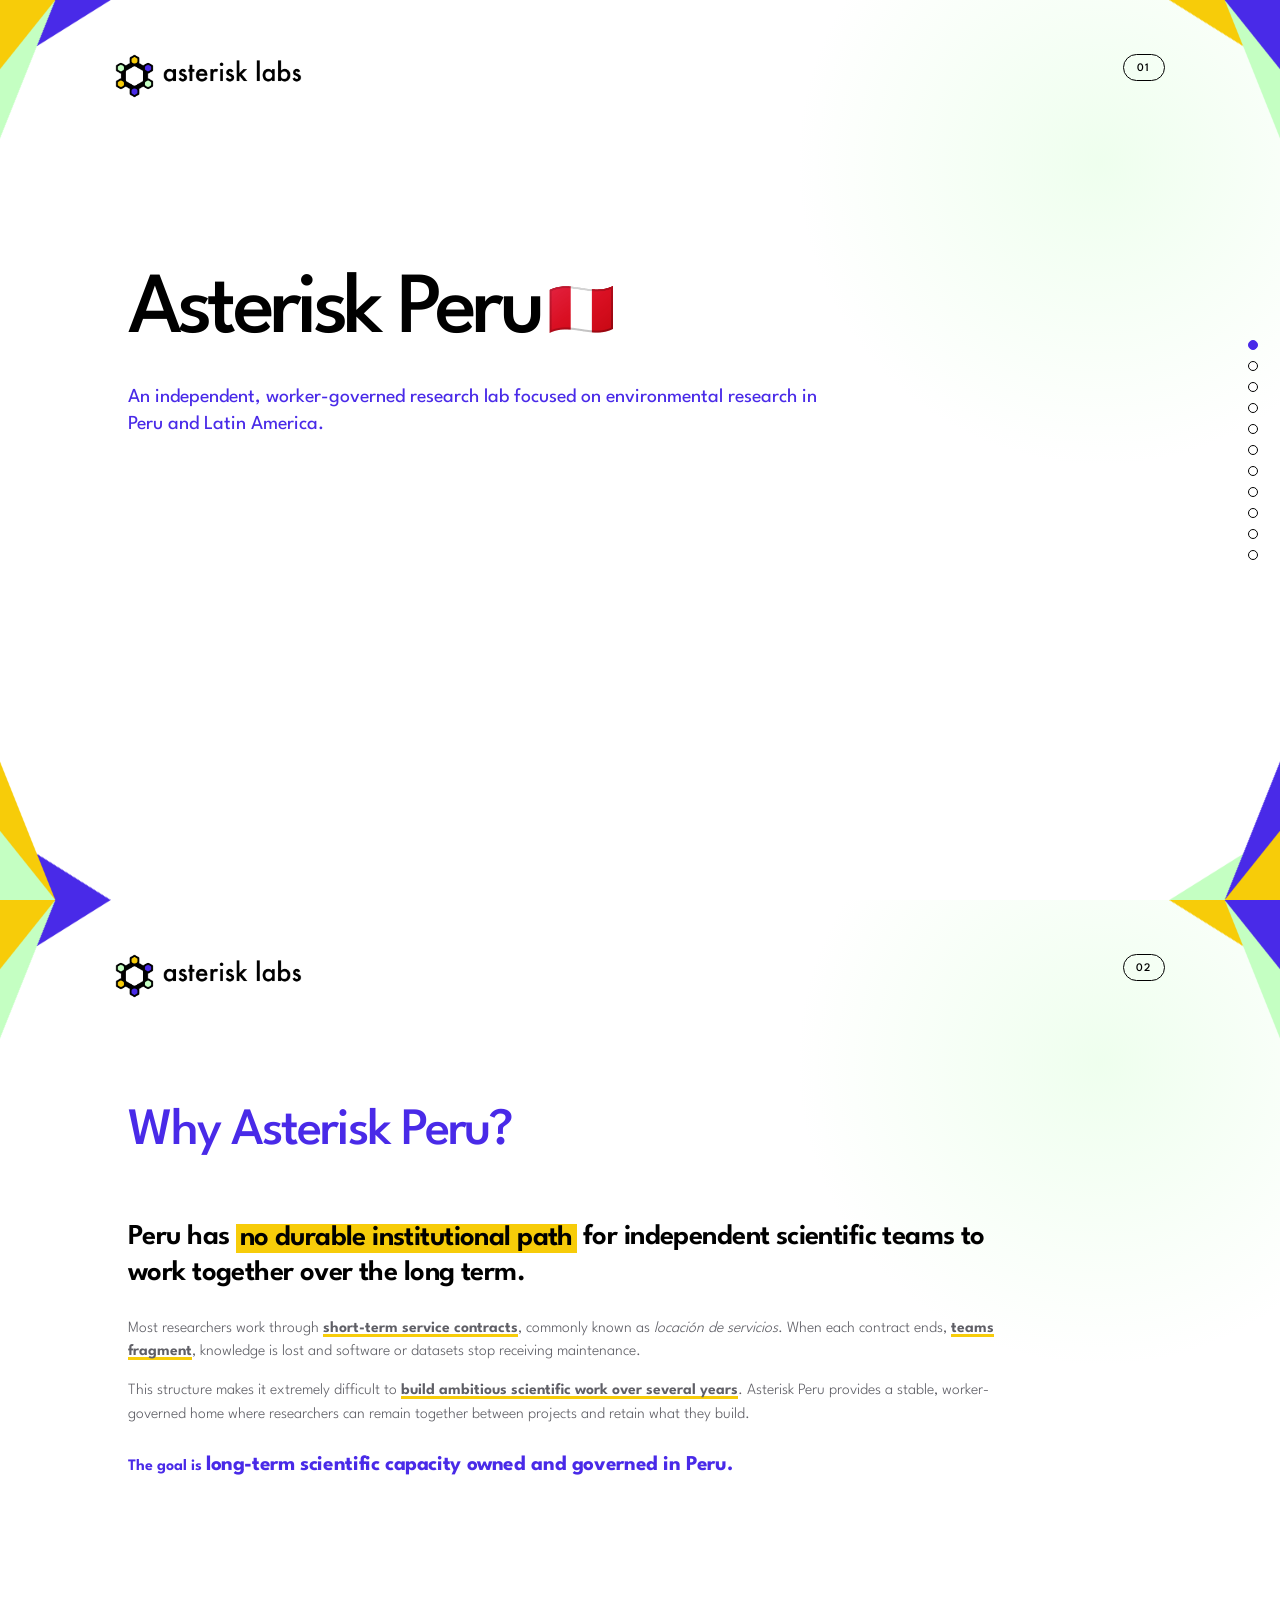
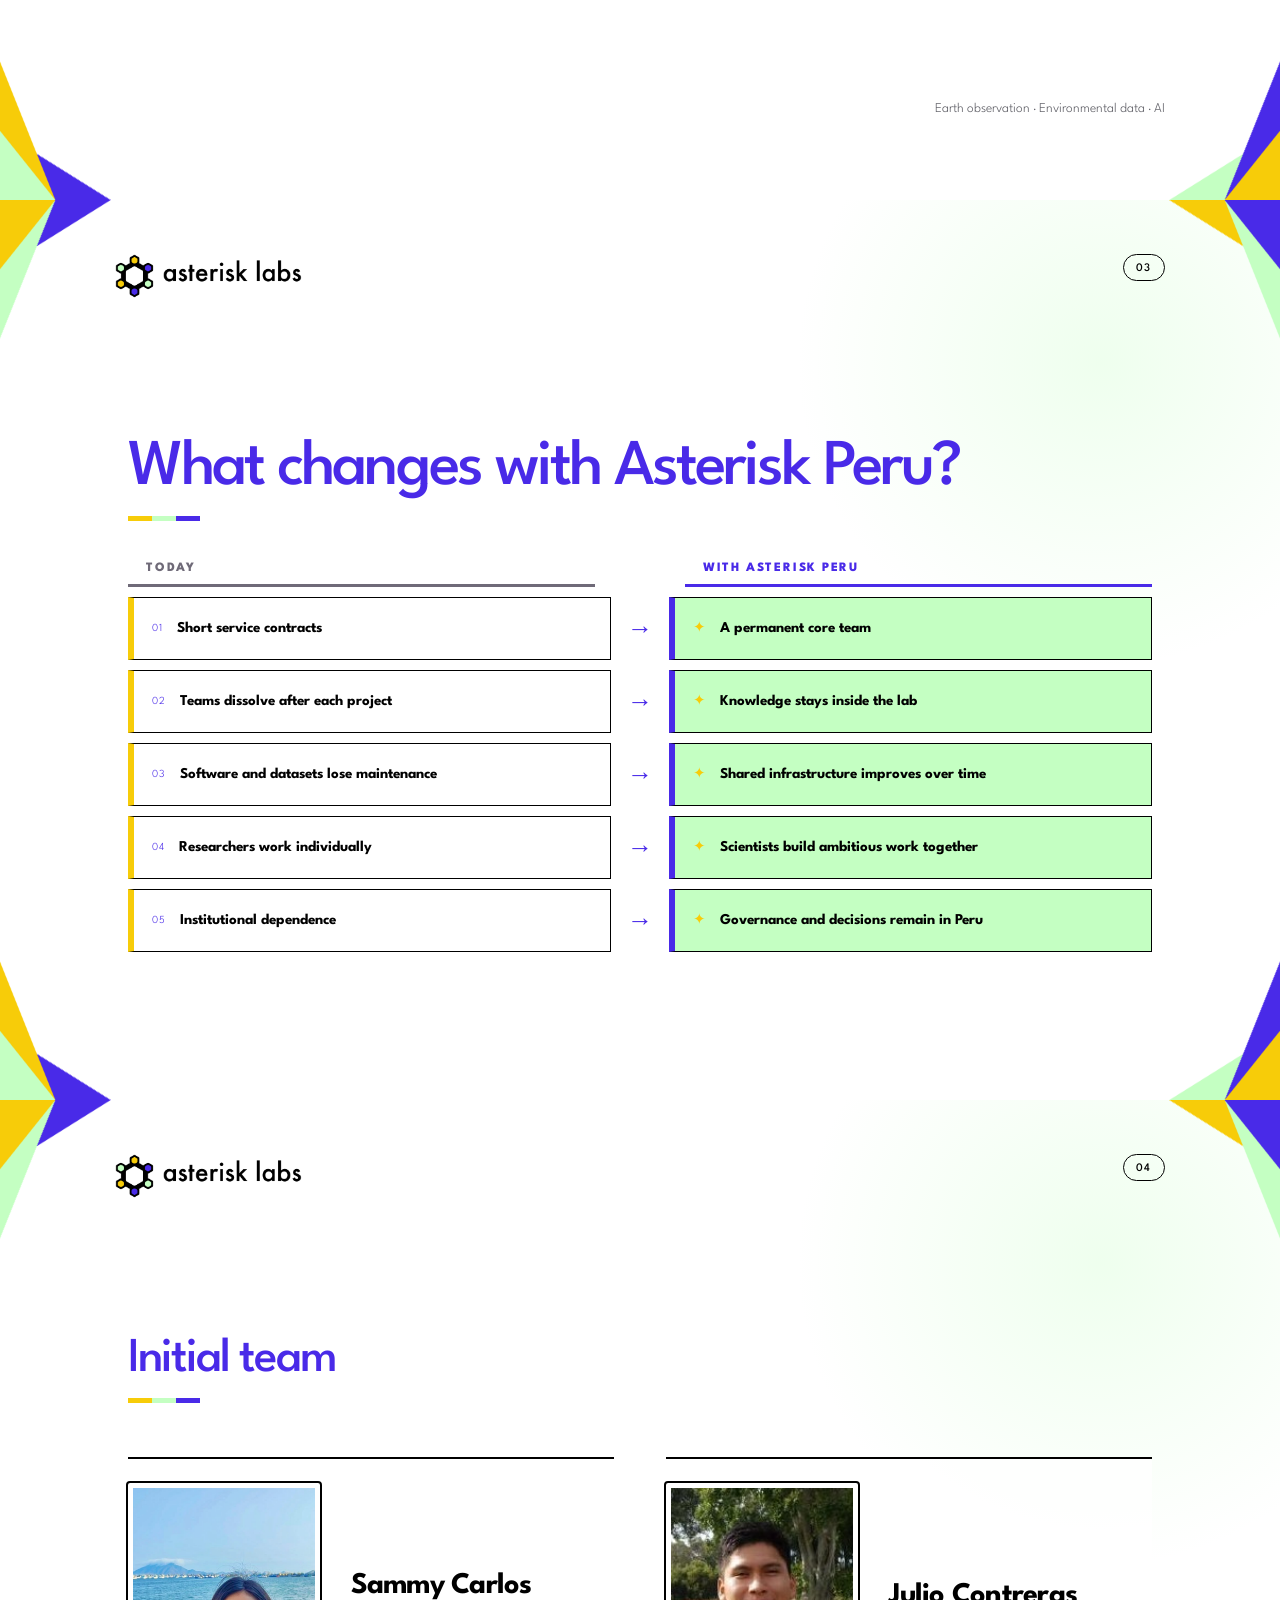
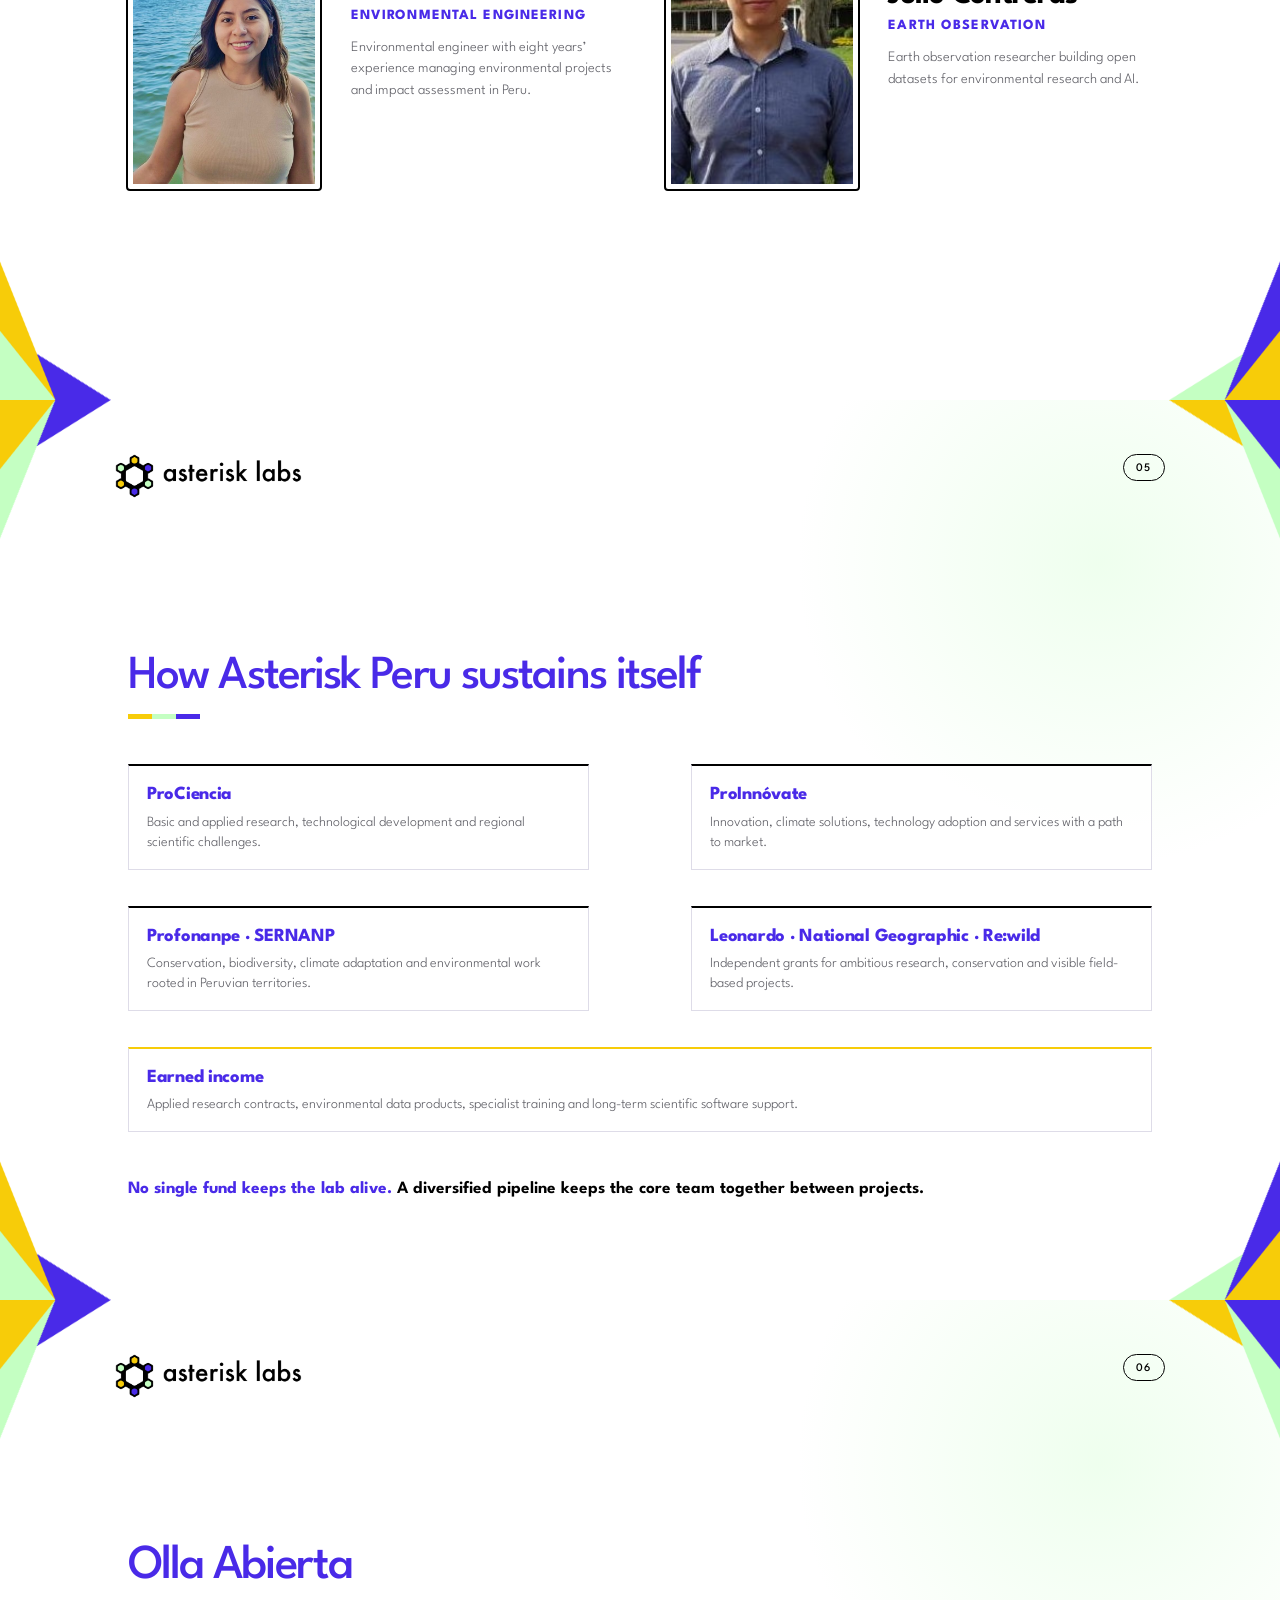
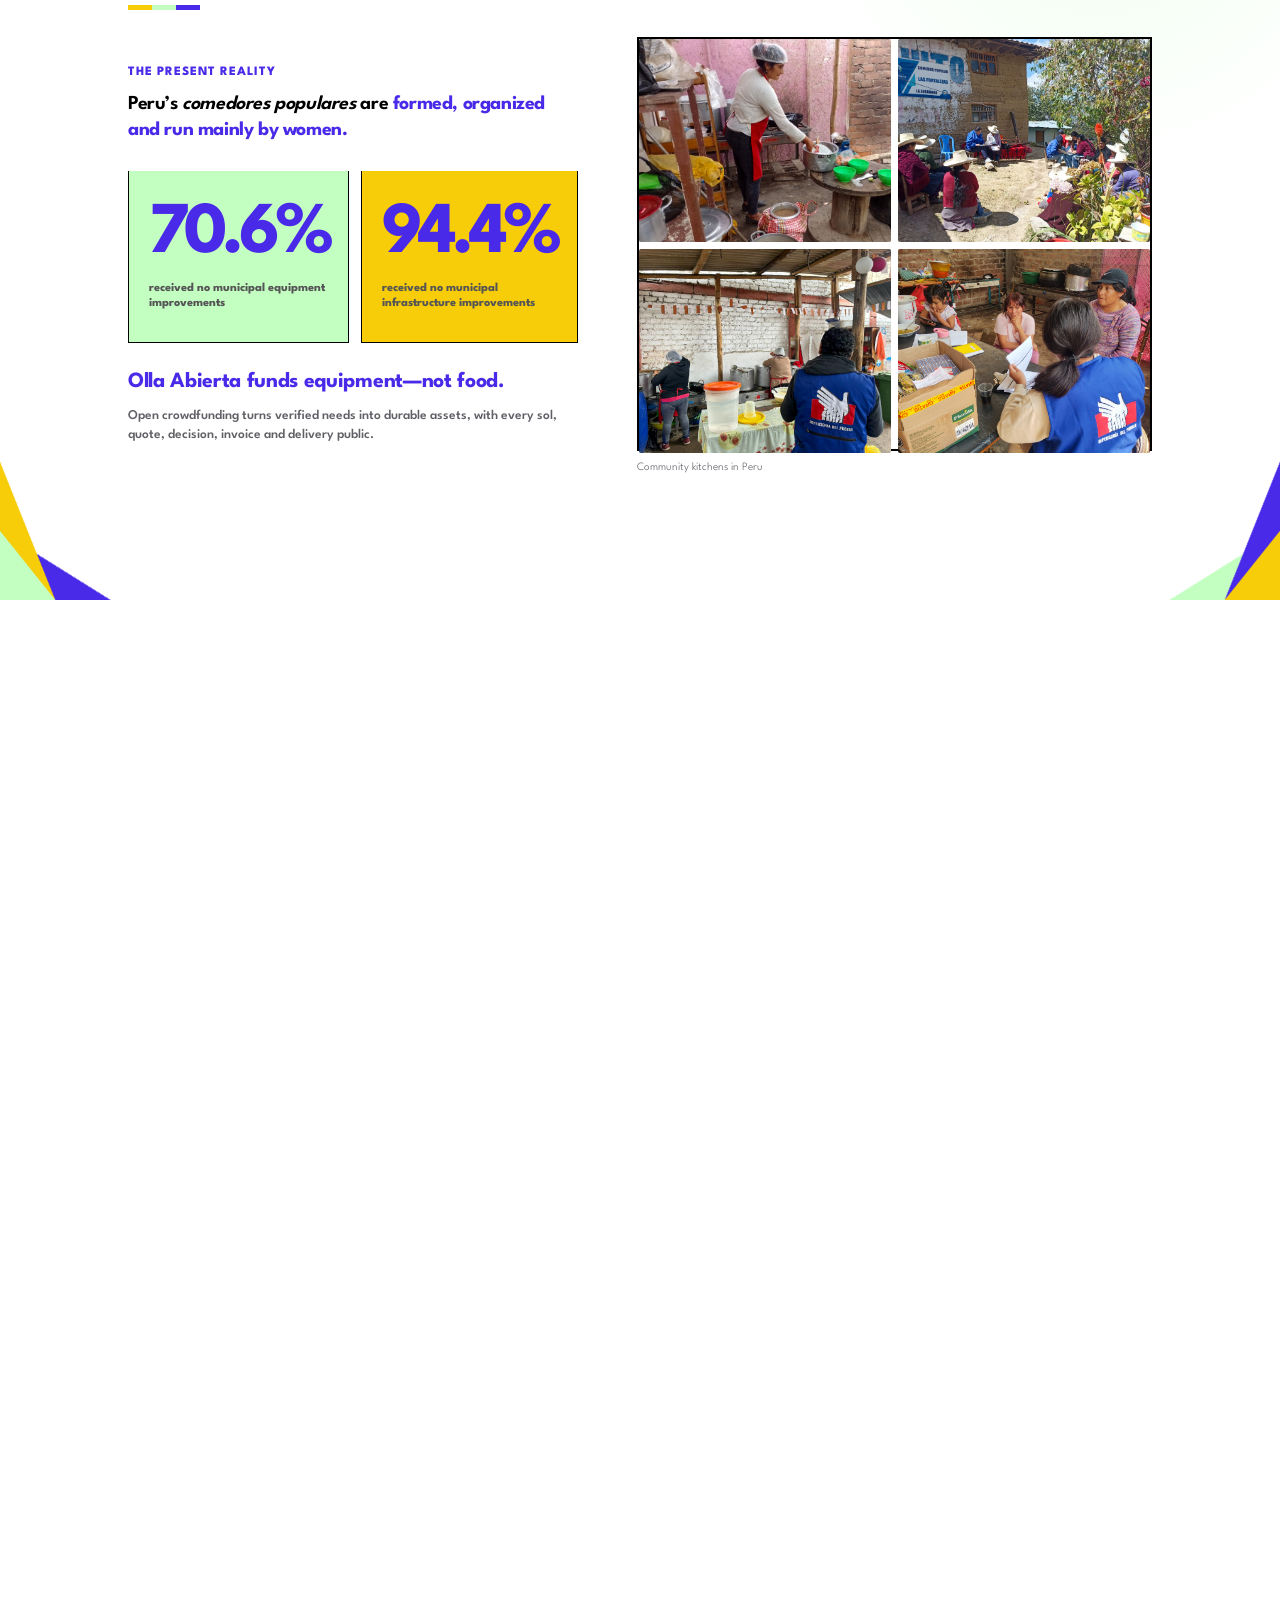
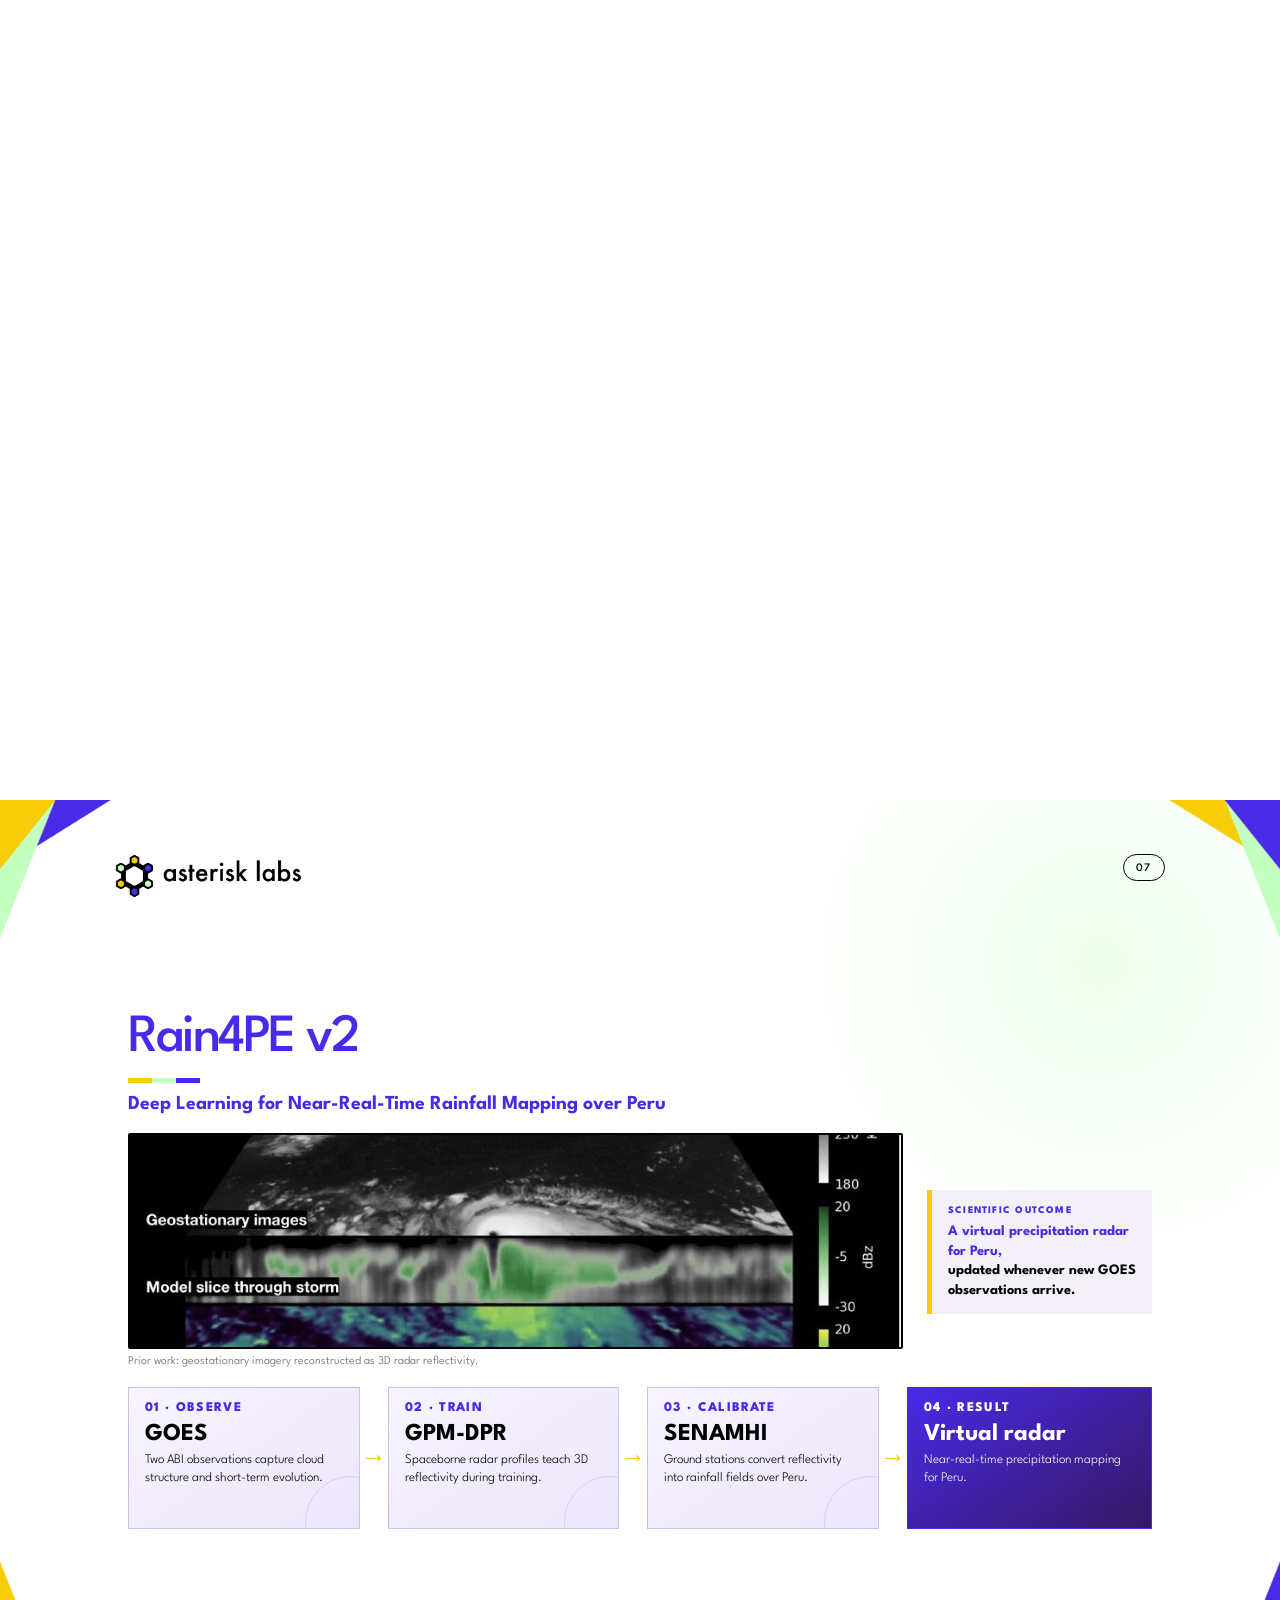
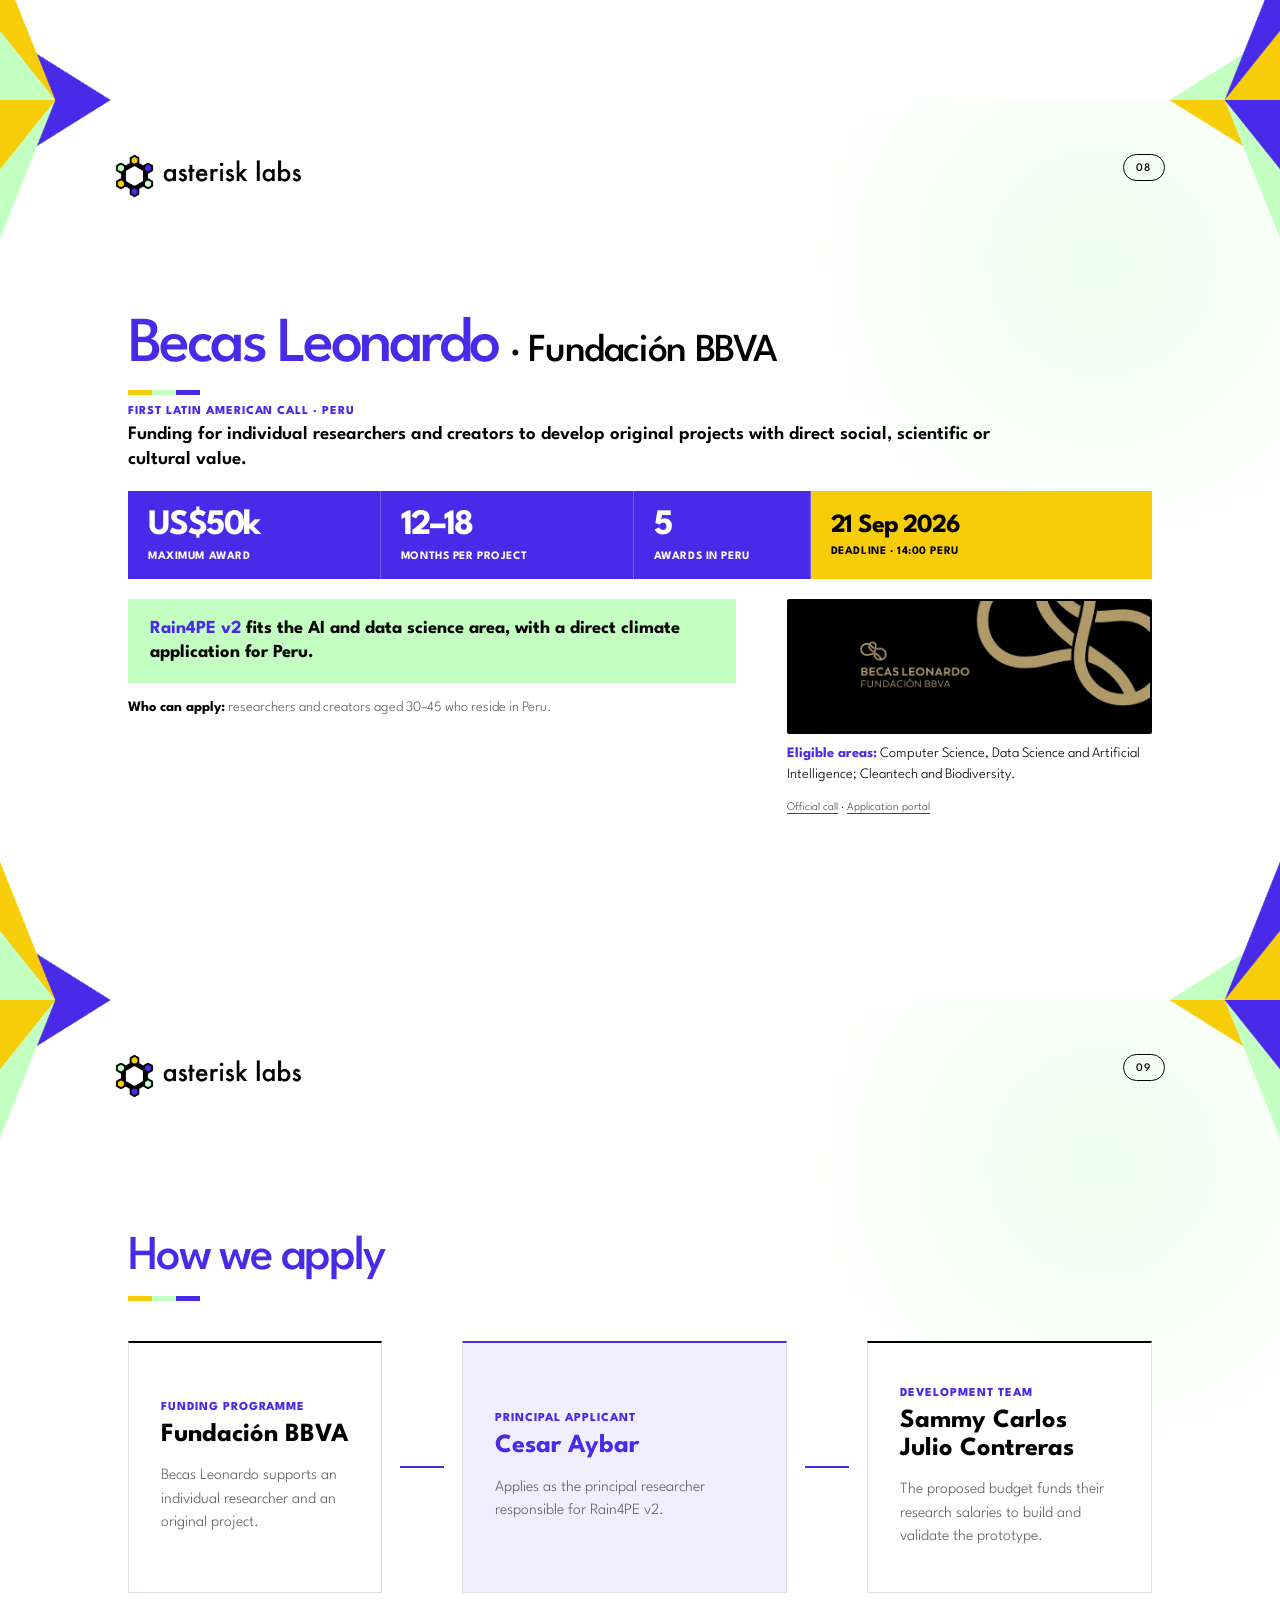
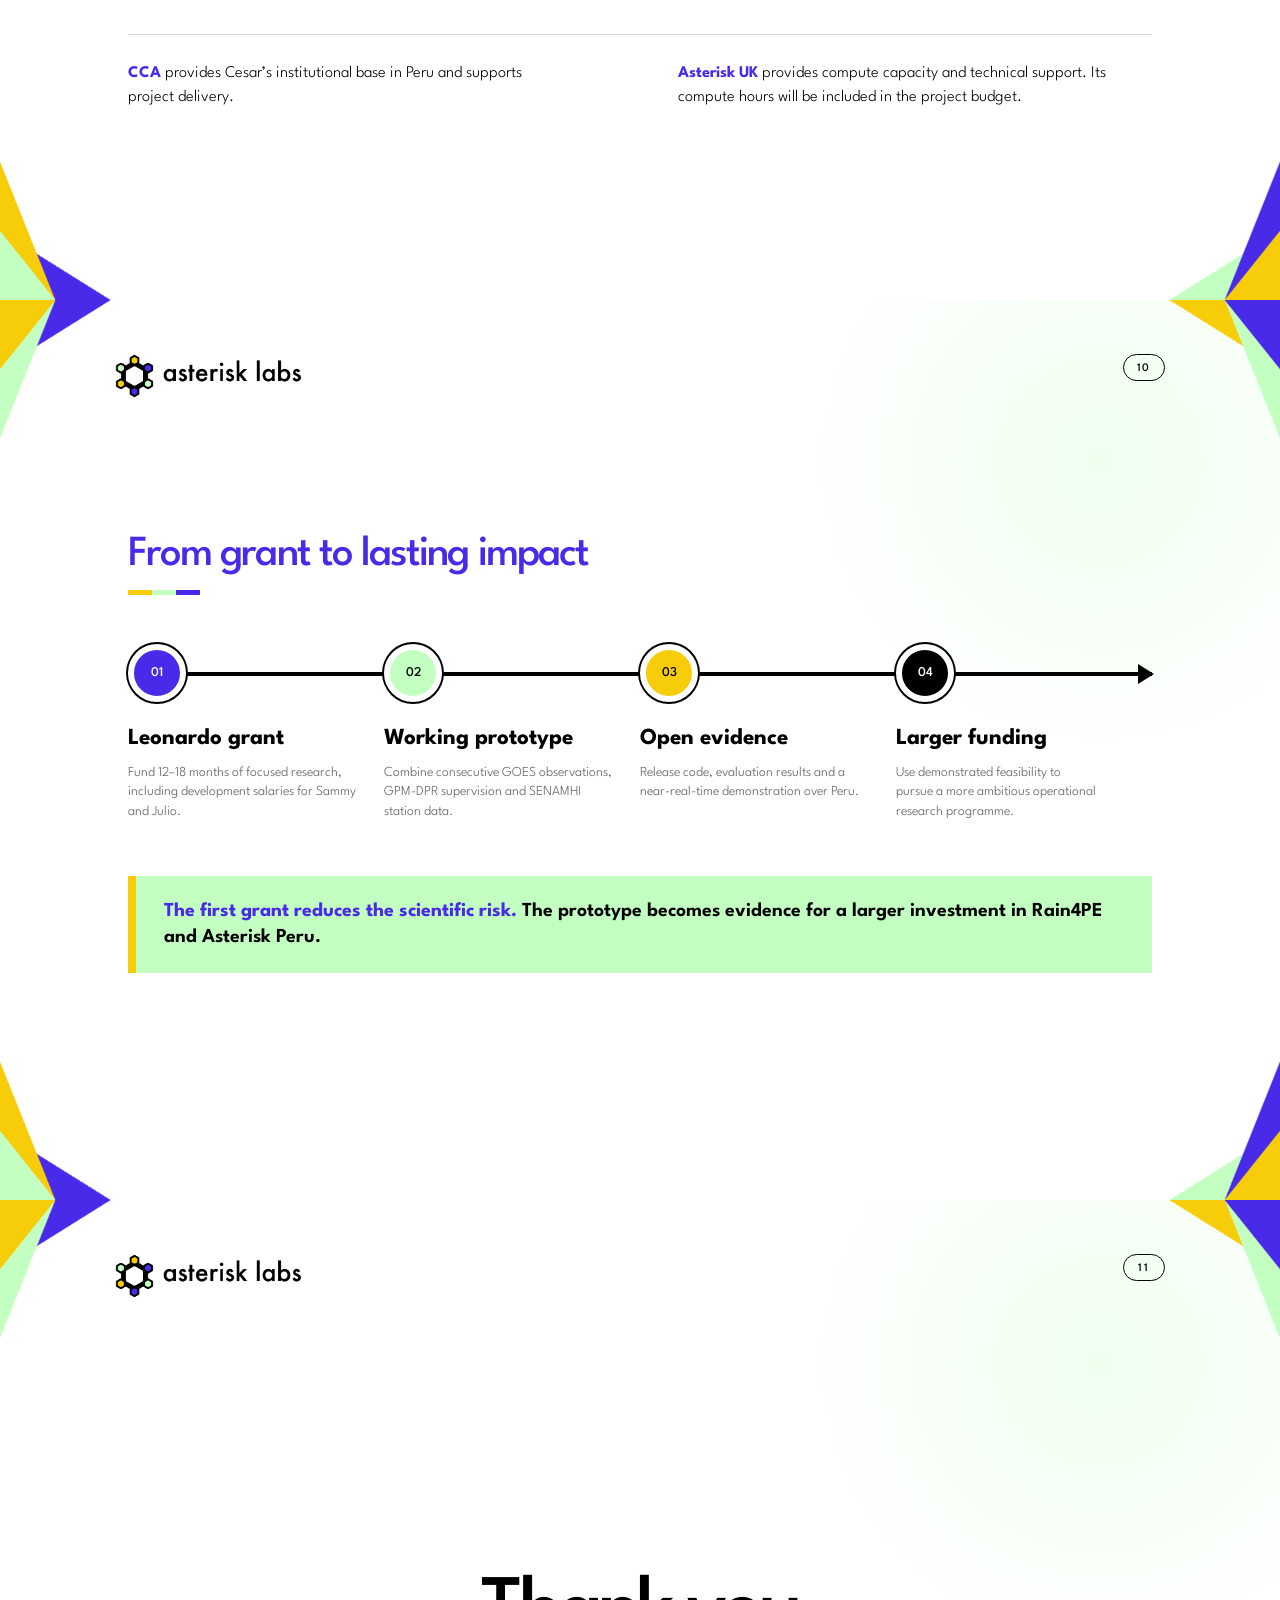
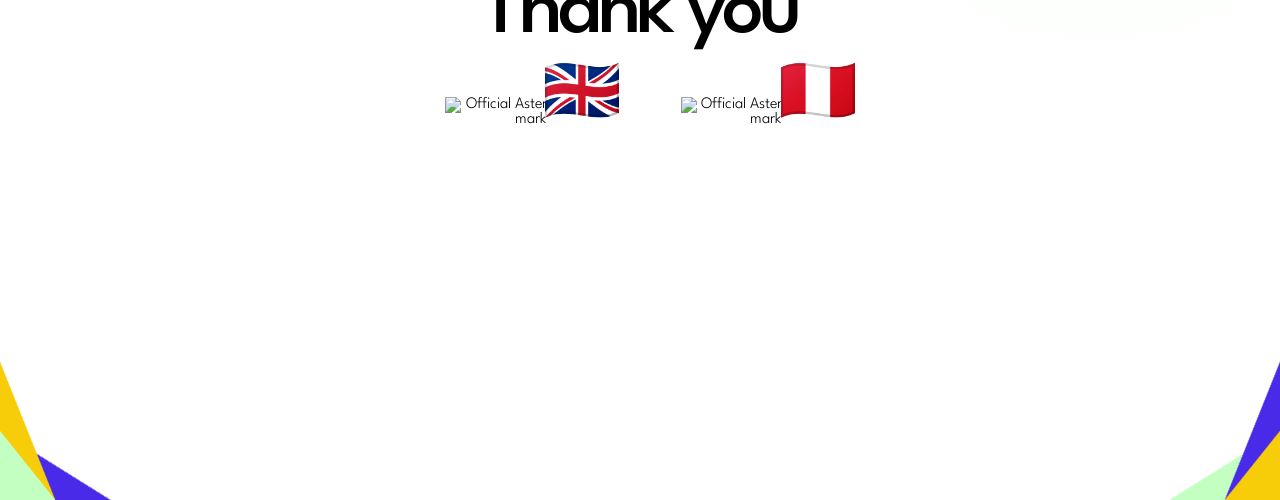
==== commit 7de8ead5: "Refine slide layouts and restore image transitions" ====
--- a/main/index.html
+++ b/main/index.html
@@ -1406,14 +1406,12 @@
           <h2 class="why-word" id="why-title">Why Asterisk Peru?</h2>
           <div class="why-copy">
             <p class="lead">Peru has <span class="highlight">no durable institutional path</span> for independent scientific teams to work together over the long term.</p>
-            <div class="why-detail-grid">
-              <p class="support">
-                <small>01 · Current model</small>Most researchers work through <span class="emphasis">short-term service contracts</span>, commonly known as <i>locación de servicios</i>. When each contract ends, <span class="emphasis">teams fragment</span>, knowledge is lost and software or datasets stop receiving maintenance.
-              </p>
-              <p class="support">
-                <small>02 · Institutional pathway</small>This structure makes it extremely difficult to <span class="emphasis">build ambitious scientific work over several years</span>. Asterisk Peru provides a stable, worker-governed home where researchers can remain together between projects and retain what they build.
-              </p>
-            </div>
+            <p class="support">
+              Most researchers work through <span class="emphasis">short-term service contracts</span>, commonly known as <i>locación de servicios</i>. When each contract ends, <span class="emphasis">teams fragment</span>, knowledge is lost and software or datasets stop receiving maintenance.
+            </p>
+            <p class="support">
+              This structure makes it extremely difficult to <span class="emphasis">build ambitious scientific work over several years</span>. Asterisk Peru provides a stable, worker-governed home where researchers can remain together between projects and retain what they build.
+            </p>
             <p class="closing">The goal is <strong>long-term scientific capacity owned and governed in Peru.</strong></p>
           </div>
         </div>
@@ -1565,6 +1563,13 @@
         <div class="frame rain-frame">
           <h2 class="rain-title" id="rain-title">Rain4PE v2</h2>
           <p class="rain-subtitle">Deep Learning for Near-Real-Time Rainfall Mapping over Peru</p>
+          <div class="rain-evidence">
+            <figure class="rain-figure">
+              <img src="assets/rain4pe-figure11.jpg" alt="Geostationary imagery reconstructed as a vertical radar-reflectivity slice and maximum-column reflectivity" />
+              <figcaption>Prior work: geostationary imagery reconstructed as 3D radar reflectivity.</figcaption>
+            </figure>
+            <p class="rain-close"><span>Scientific outcome</span><strong>A virtual precipitation radar for Peru,</strong> updated whenever new GOES observations arrive.</p>
+          </div>
           <div class="rain-pipeline" aria-label="Rain4PE scientific workflow">
             <article class="pipeline-node">
               <small>01 · Observe</small><strong>GOES</strong><p>Two ABI observations capture cloud structure and short-term evolution.</p>
@@ -1582,13 +1587,6 @@
               <small>04 · Result</small><strong>Virtual radar</strong><p>Near-real-time precipitation mapping for Peru.</p>
             </article>
           </div>
-          <div class="rain-evidence">
-            <figure class="rain-figure">
-              <img src="assets/rain4pe-figure11.jpg" alt="Geostationary imagery reconstructed as a vertical radar-reflectivity slice and maximum-column reflectivity" />
-              <figcaption>Prior work: geostationary imagery reconstructed as 3D radar reflectivity.</figcaption>
-            </figure>
-            <p class="rain-close"><span>Scientific outcome</span><strong>A virtual precipitation radar for Peru,</strong> updated whenever new GOES observations arrive.</p>
-          </div>
         </div>
       </section>
 
@@ -1607,7 +1605,6 @@
           </div>
           <div class="leonardo-layout">
             <div>
-              <p class="rain4pe-bridge"><strong>Rain4PE v2</strong><span aria-hidden="true">→</span> AI + Climate + Peru</p>
               <p class="leonardo-fit grant-fit"><strong>Rain4PE v2</strong> fits the AI and data science area, with a direct climate application for Peru.</p>
               <p class="leonardo-detail"><strong>Who can apply:</strong> researchers and creators aged 30–45 who reside in Peru.</p>
             </div>
--- a/main/styles.css
+++ b/main/styles.css
@@ -655,8 +655,8 @@
 #slide-4 .person-bio { font-size: clamp(1rem, 1.2vw, 1.18rem); line-height: 1.5; }
 
 #slide-6 .olla-stat { border: 1px solid var(--ink); border-top: 0; color: var(--ink); }
-#slide-6 .olla-stat:first-child { background: var(--mint); }
-#slide-6 .olla-stat:last-child { background: var(--yellow); }
+#slide-6 .olla-stat:first-child { background: color-mix(in srgb, var(--mint) 34%, white); }
+#slide-6 .olla-stat:last-child { background: color-mix(in srgb, var(--yellow) 34%, white); }
 #slide-6 .olla-stat strong { color: var(--indigo); }
 #slide-6 .olla-stat small { display: block !important; margin-top: 10px; padding-top: 9px; border-top: 1px solid rgba(0,0,0,0.35); color: var(--ink); font-size: clamp(0.72rem, 0.78vw, 0.8rem); font-weight: 500; }
 #slide-6 .olla-proposition { margin-top: 22px; font-size: clamp(1.35rem, 1.7vw, 1.68rem); line-height: 1.15; }
@@ -954,3 +954,72 @@
   #slide-8 .grant-fit { margin-bottom: 10px; padding: 14px 18px; }
   #slide-8 .leonardo-visual img { max-height: 120px; }
 }
+
+/* Selective restoration requested after the first published redesign. */
+#slide-1 .frame { display: block; width: min(80vw, 1120px); }
+#slide-1 .frame { transform: translateY(clamp(95px, 16vh, 145px)); }
+#slide-1 h1 {
+  max-width: 1040px;
+  margin: 0;
+  font-size: clamp(3.4rem, 6.8vw, 6.8rem);
+  line-height: 0.96;
+  letter-spacing: -0.055em;
+}
+#slide-1 .flag { margin-left: 0.12em; font-size: 0.63em; vertical-align: baseline; transform: translateY(-0.08em); }
+#slide-1 .cover-copy {
+  max-width: 720px;
+  margin: 30px 0 0;
+  padding: 0;
+  border: 0;
+  color: var(--indigo);
+  font-size: clamp(1.05rem, 1.55vw, 1.55rem);
+  font-weight: 430;
+  line-height: 1.38;
+}
+
+#slide-2 .why-grid { display: block; padding-top: clamp(60px, 9vh, 110px); }
+#slide-2 .why-word { position: static; margin: 0 0 clamp(34px, 5vh, 58px); font-size: clamp(2.5rem, 4.1vw, 4rem); }
+#slide-2 .why-copy { max-width: 1080px; }
+#slide-2 .why-copy .lead { max-width: 900px; margin: 0 0 26px; padding: 0; border: 0; font-size: clamp(1.35rem, 2.25vw, 2.15rem); line-height: 1.22; }
+#slide-2 .why-copy .support { max-width: 900px; margin: 0 0 15px; padding: 0; border: 0; background: transparent; font-size: clamp(0.98rem, 1.15vw, 1.15rem); line-height: 1.52; }
+#slide-2 .why-copy .closing { max-width: 1080px; margin: 24px 0 0; padding: 0; border: 0; background: transparent; }
+
+#slide-4 .team-grid { grid-template-columns: repeat(2, minmax(0, 1fr)); gap: clamp(34px, 4vw, 54px); }
+#slide-4 .person { grid-template-columns: clamp(180px, 15vw, 215px) 1fr; gap: clamp(22px, 2.4vw, 34px); }
+#slide-4 .portrait, #slide-4 .portrait-placeholder { width: clamp(180px, 15vw, 215px); height: clamp(260px, 34vh, 320px); }
+
+/* Restore the three-screen sticky story so scrolling changes the photo set. */
+#slide-6.olla-story { display: block; height: 300svh; min-height: 300svh; overflow: visible; }
+#slide-6 .olla-sticky { position: sticky; top: 0; height: 100svh; }
+
+/* Evidence first, then the four-stage scientific workflow. */
+#slide-7 .rain-frame { padding-top: clamp(82px, 9.5vh, 98px); }
+#slide-7 .rain-subtitle { margin-bottom: 14px; }
+#slide-7 .rain-evidence { grid-template-columns: minmax(0, 1.55fr) minmax(0, 0.45fr); gap: 24px; margin: 0 0 16px; }
+#slide-7 .rain-figure { grid-template-columns: minmax(0, 1fr); gap: 5px; }
+#slide-7 .rain-figure img { width: 100%; height: clamp(185px, 24vh, 225px); }
+#slide-7 .rain-pipeline { grid-template-columns: 1fr 28px 1fr 28px 1fr 28px 1.06fr; }
+#slide-7 .pipeline-node { min-height: 142px; padding: 14px 16px; }
+#slide-7 .pipeline-node small { margin-bottom: 9px; }
+#slide-7 .pipeline-node p { margin-top: 6px; }
+#slide-7 .rain-close { padding: 14px 16px; font-size: clamp(0.9rem, 1vw, 1rem); }
+
+@media (max-width: 900px) {
+  #slide-1 h1 { font-size: 4.7rem; }
+  #slide-1 .cover-copy { max-width: 620px; font-size: 1.15rem; }
+  #slide-2 .why-word { font-size: 3rem; }
+  #slide-2 .why-copy .lead { font-size: 1.35rem; }
+  #slide-2 .why-copy .support { font-size: 0.92rem; }
+  #slide-4 .person { grid-template-columns: 150px 1fr; }
+  #slide-4 .portrait, #slide-4 .portrait-placeholder { width: 150px; height: 235px; }
+  #slide-7 .rain-evidence { grid-template-columns: minmax(0, 1.5fr) minmax(0, 0.5fr); }
+  #slide-7 .rain-figure img { height: 180px; }
+  #slide-7 .pipeline-node { min-height: 132px; padding: 12px; }
+
+  /* Keep the restored Olla Abierta story inside narrower presentation windows. */
+  #slide-6 .olla-grid {
+    grid-template-columns: minmax(0, 1.08fr) minmax(0, 0.92fr);
+    gap: 20px;
+  }
+  #slide-6 .olla-stat strong { font-size: clamp(3.35rem, 7vw, 4.25rem); }
+}
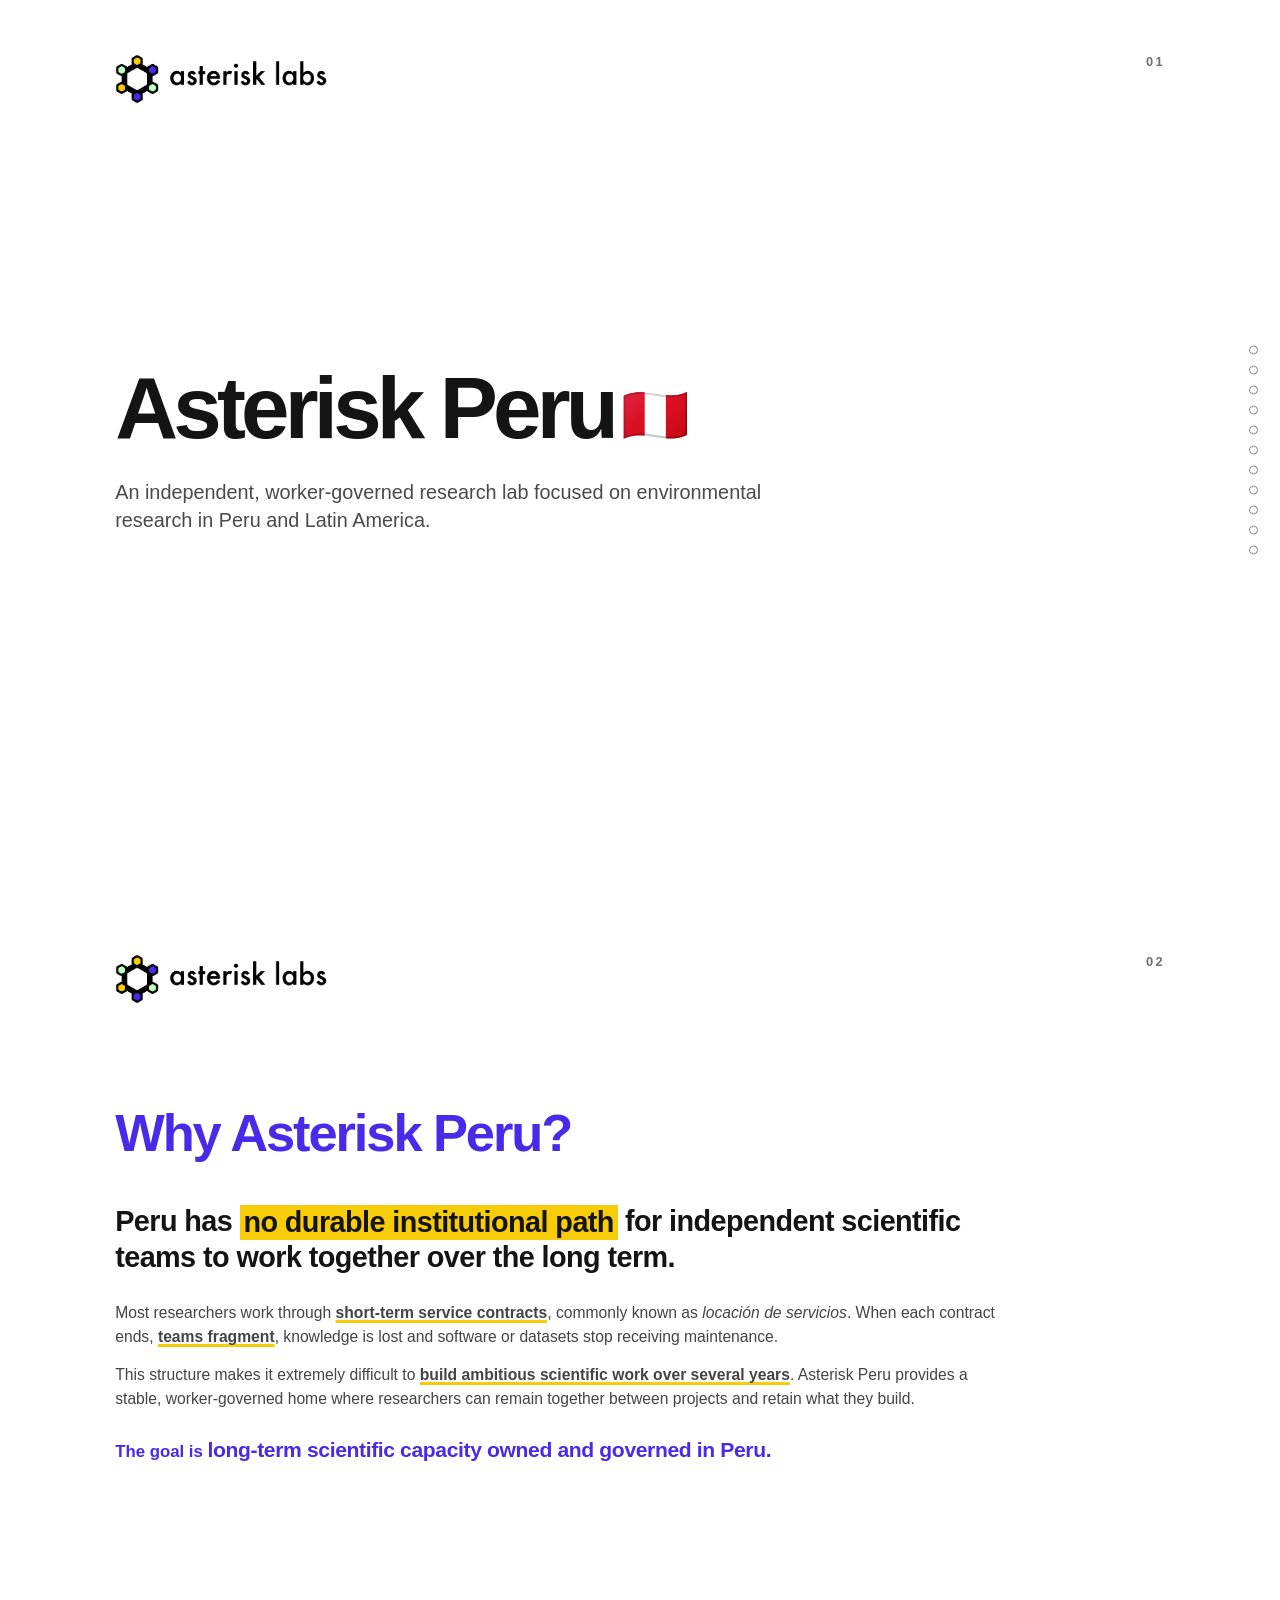
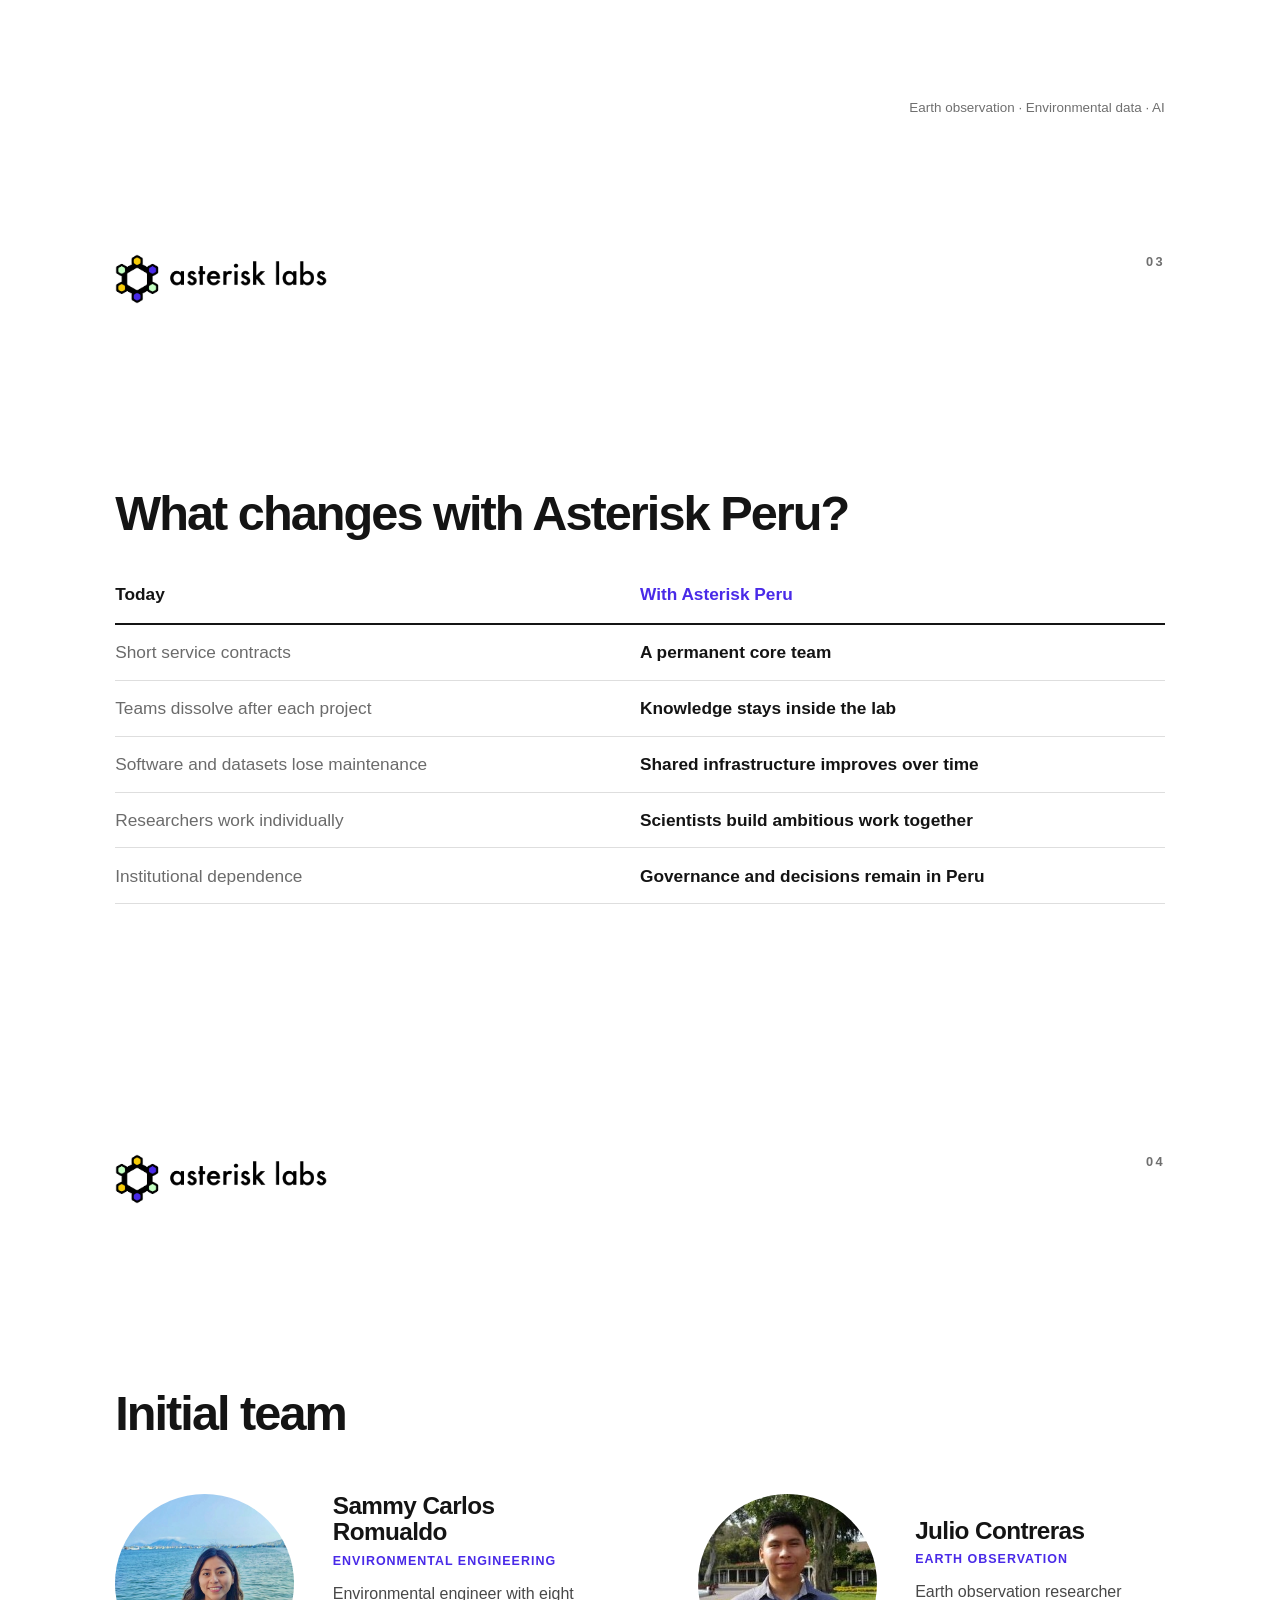
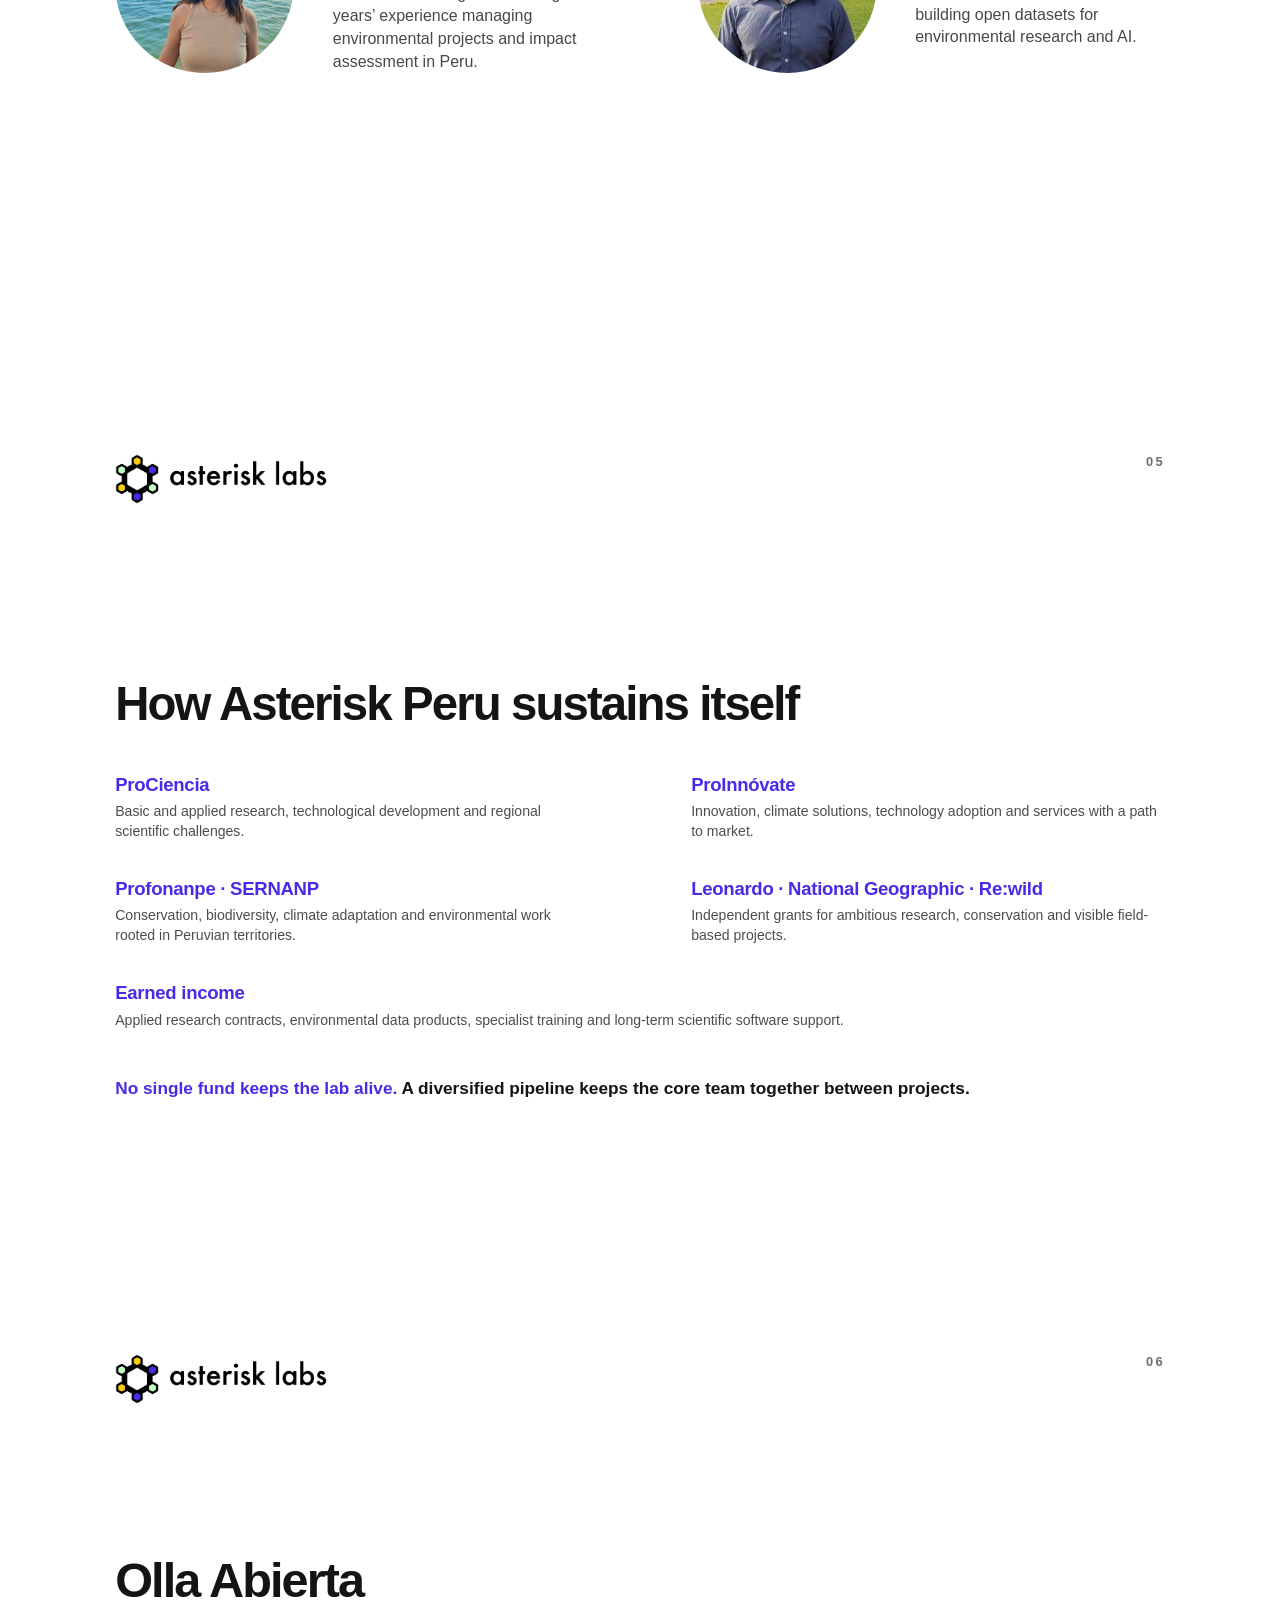
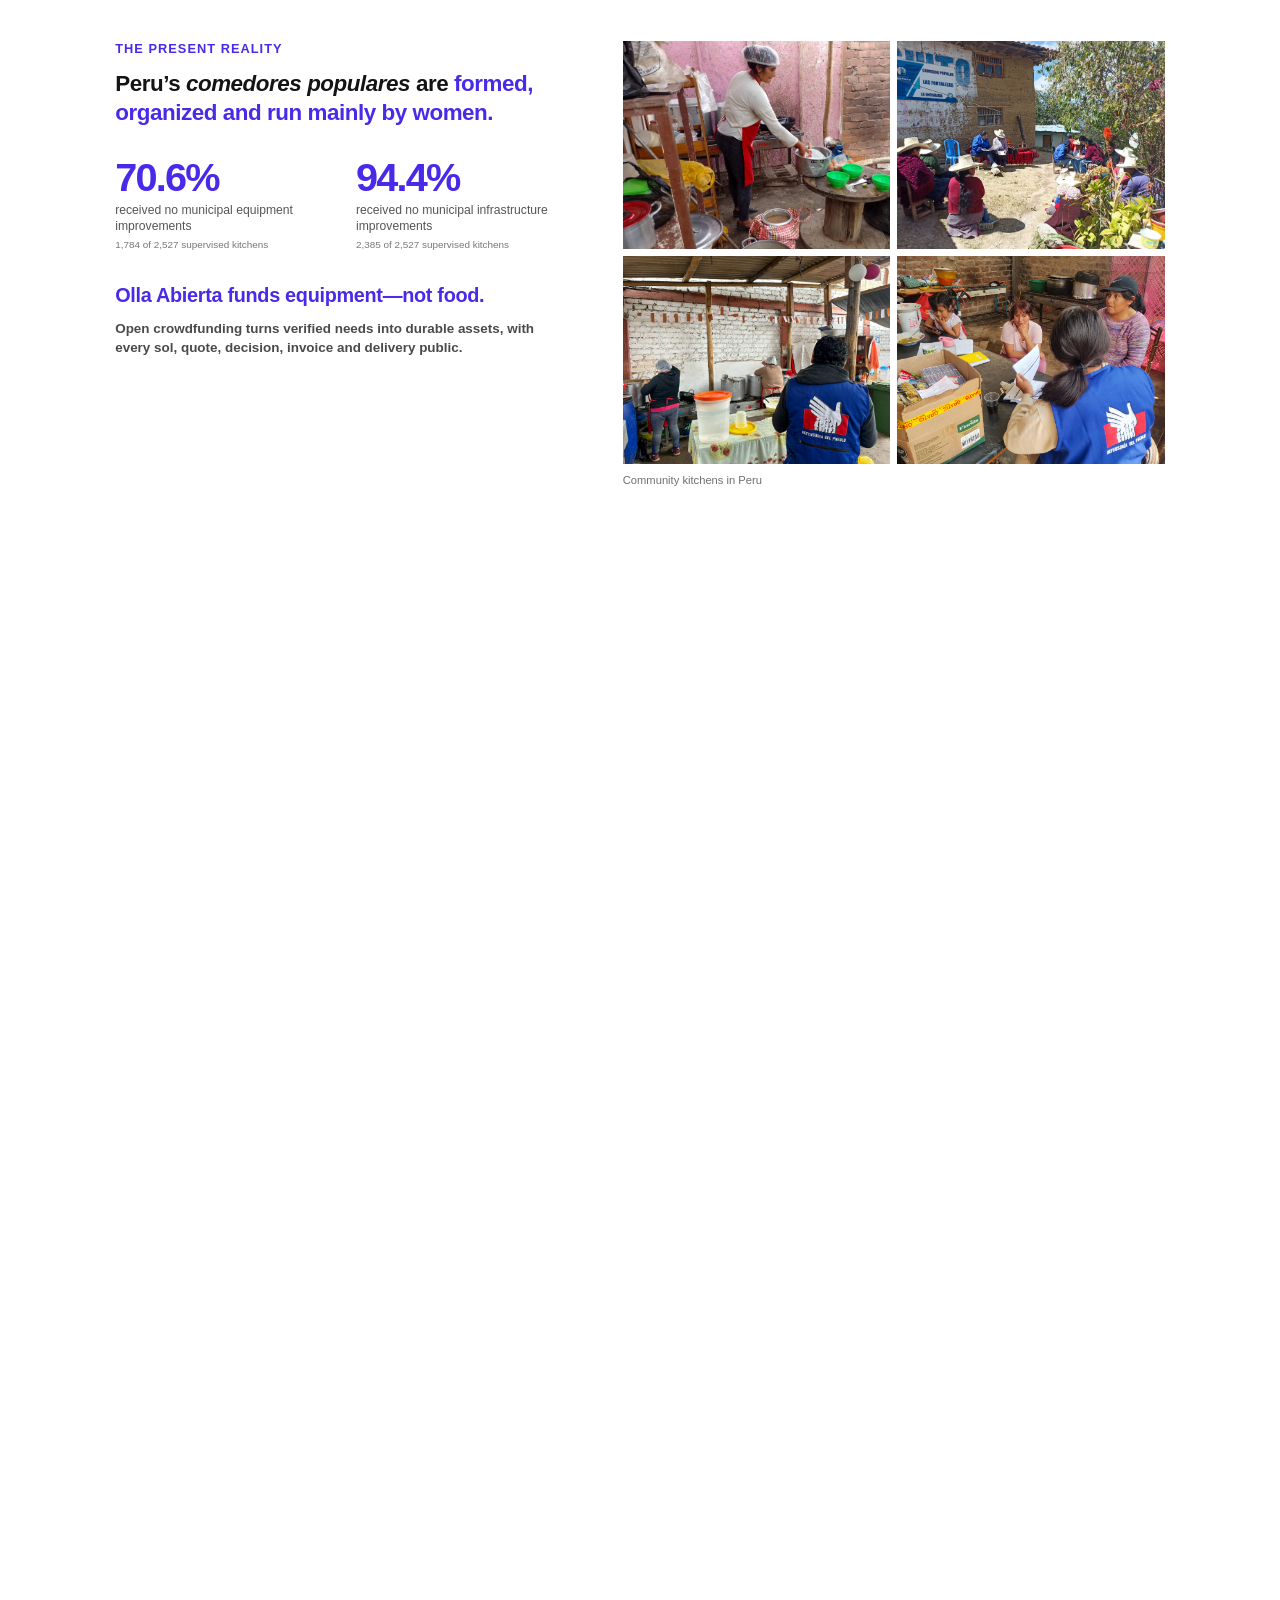
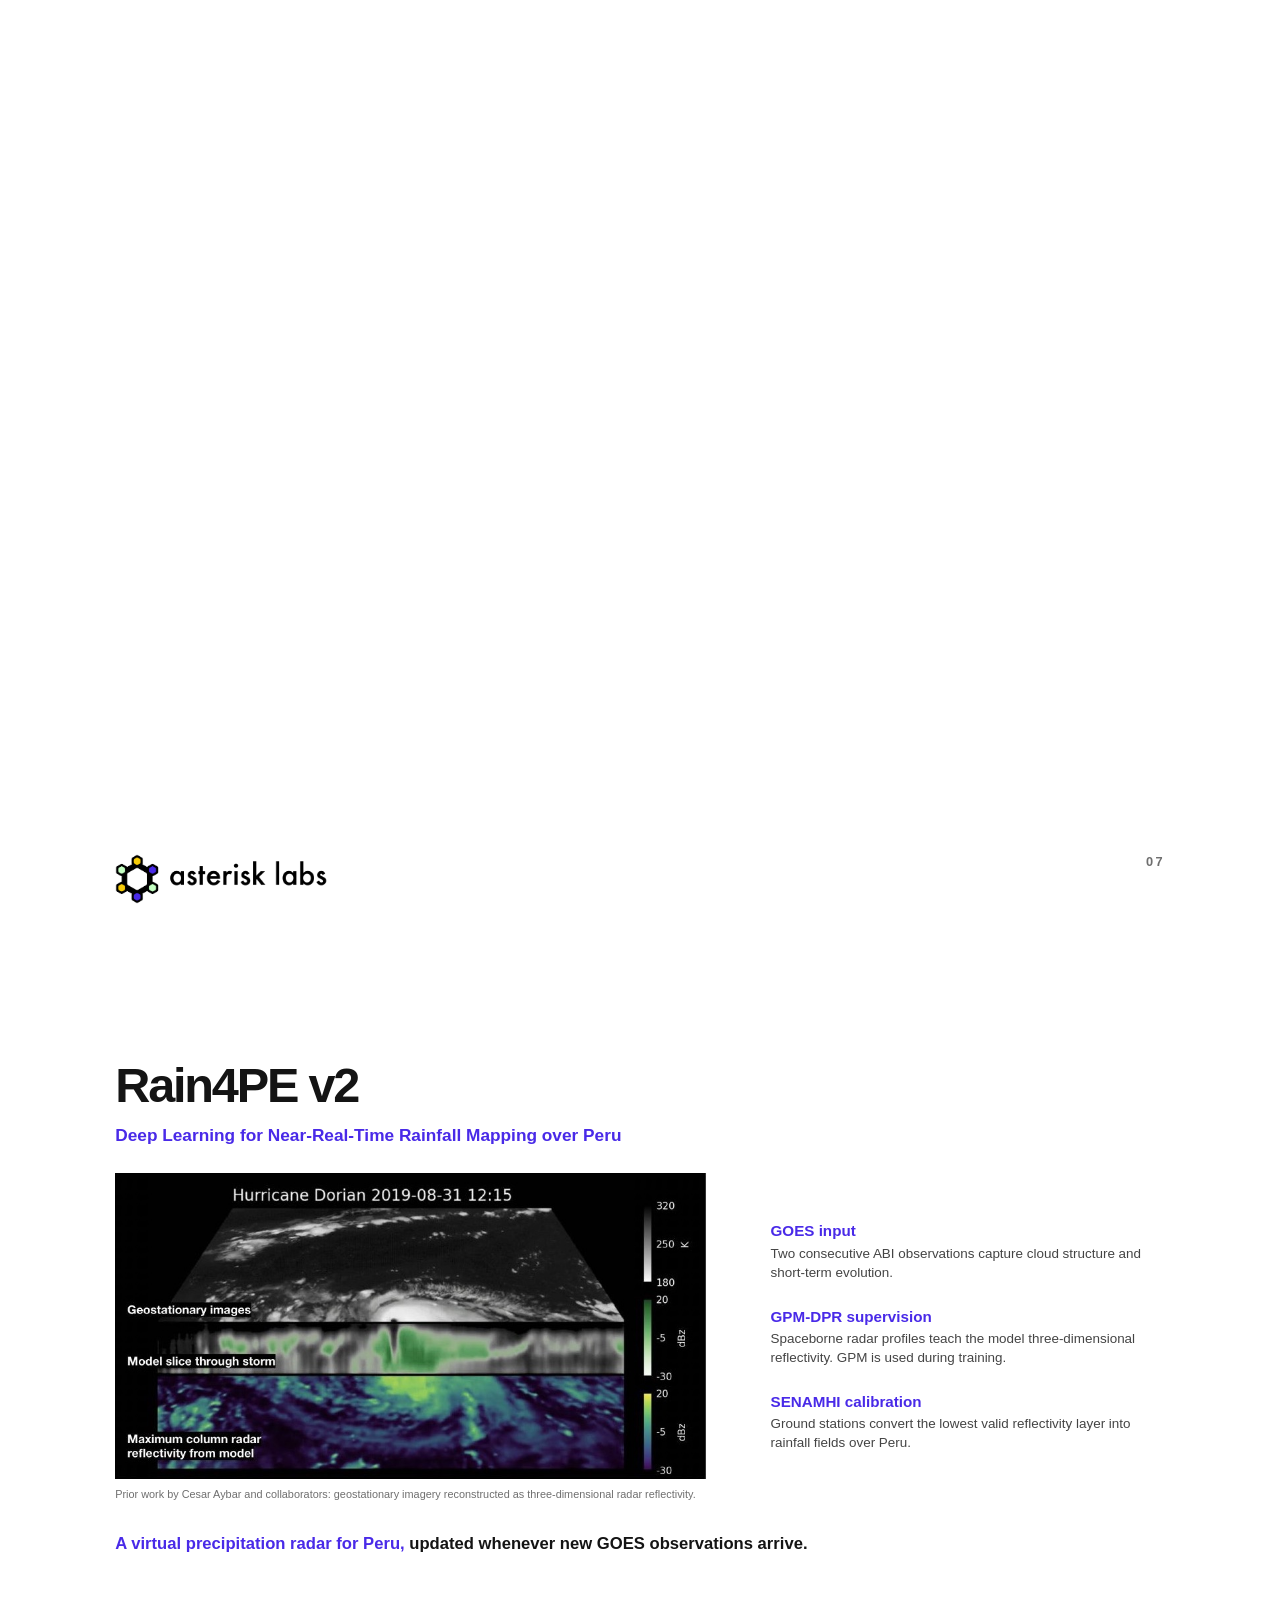
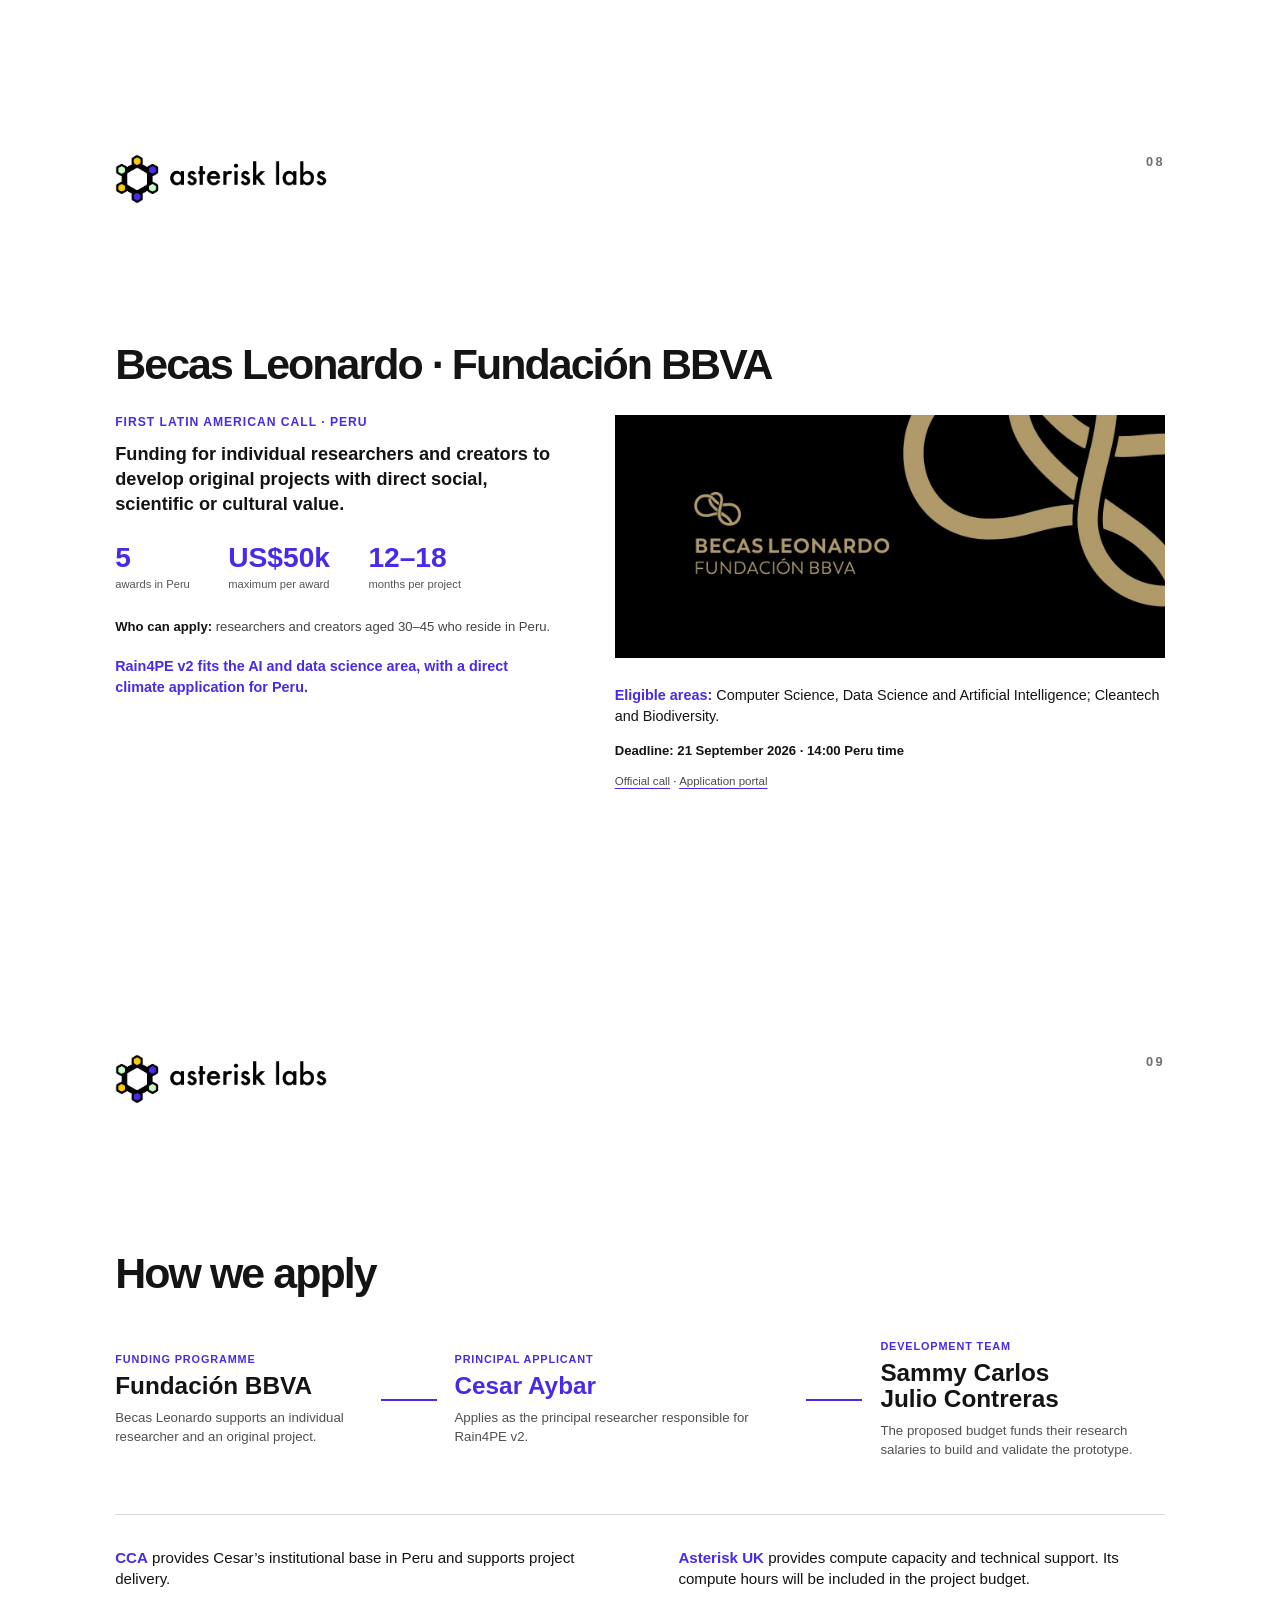
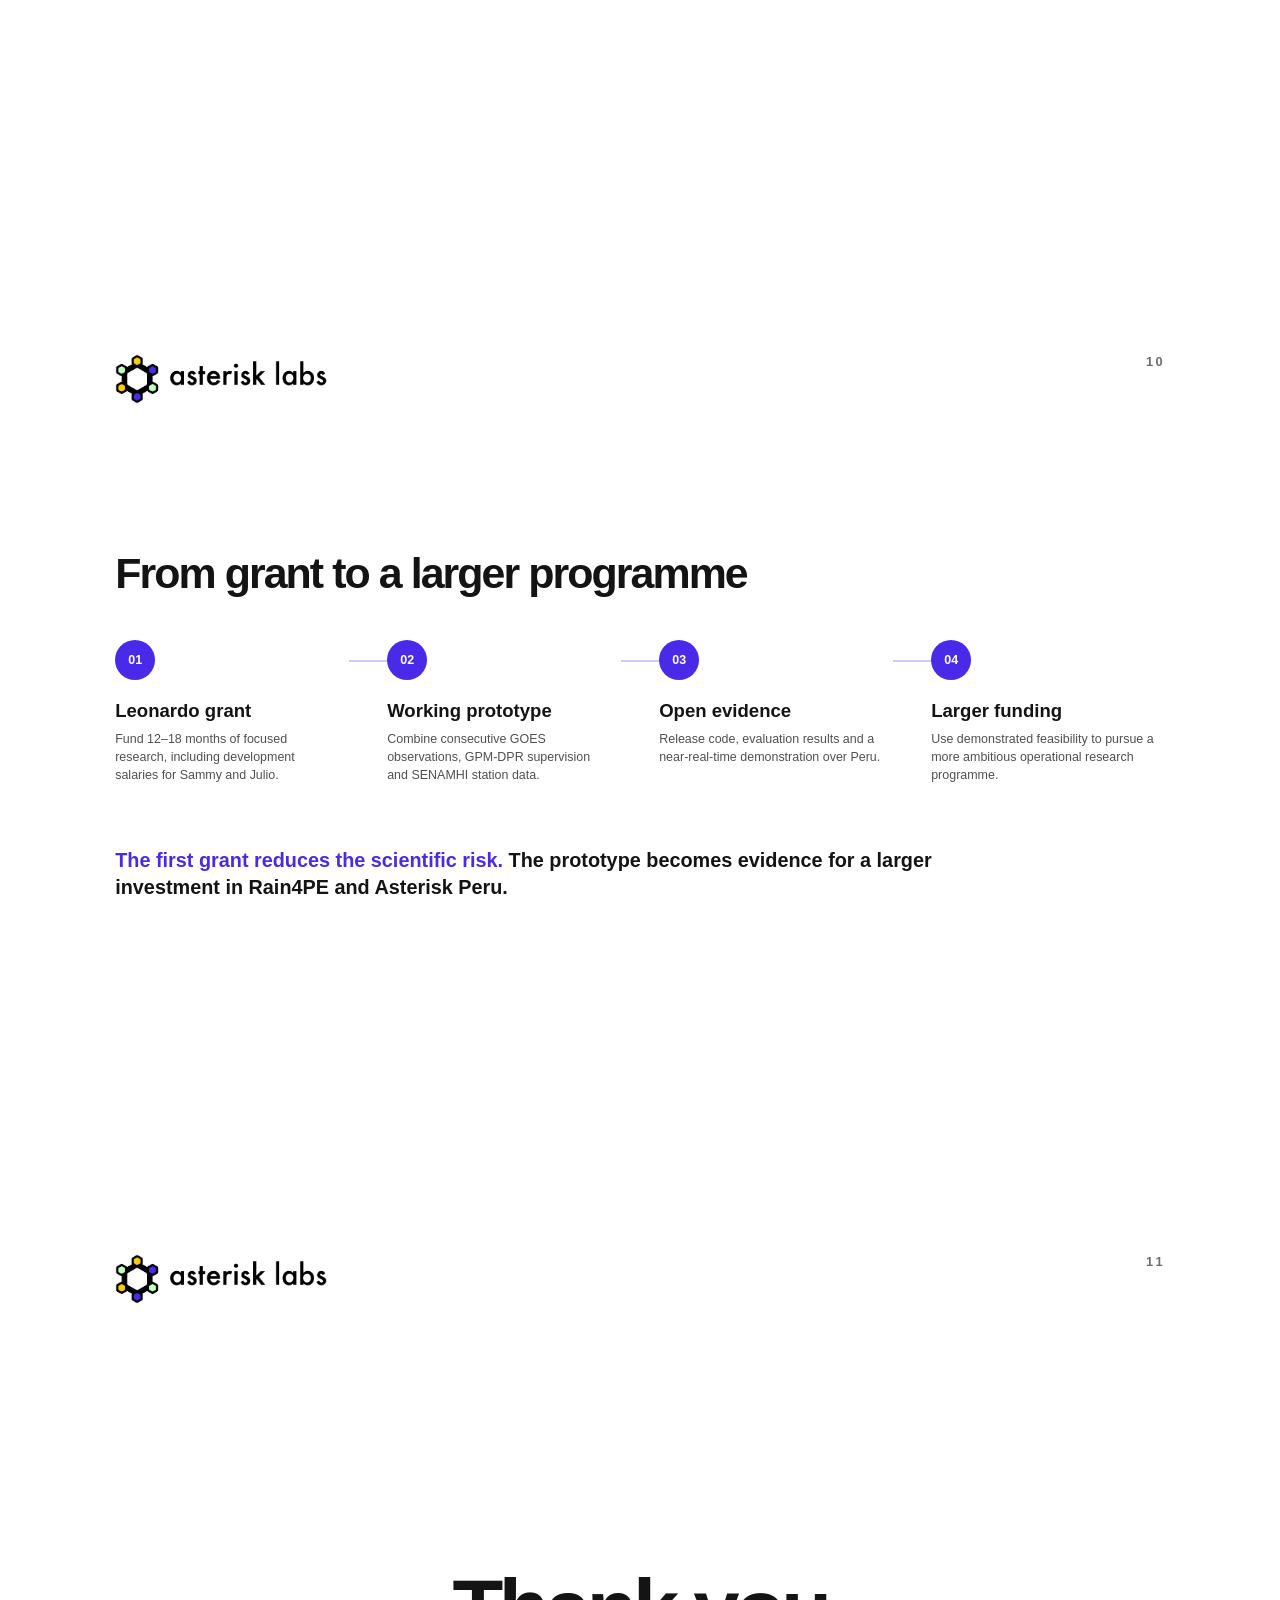
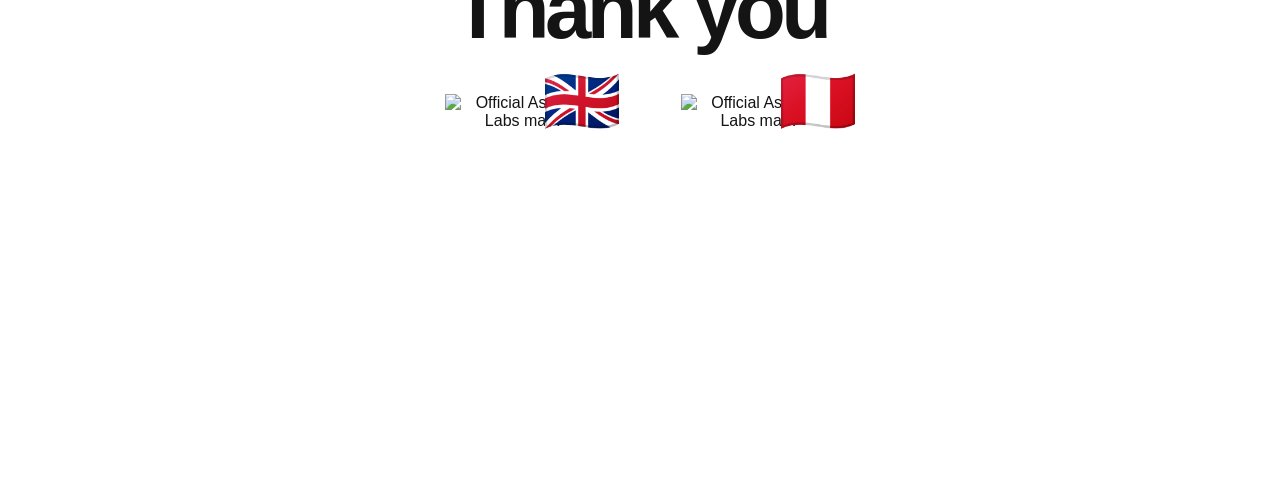
==== commit 0c67b659: "Restore presentation to commit 4fef1fc" ====
--- a/main/index.html
+++ b/main/index.html
@@ -1369,10 +1369,6 @@
         }
       }
     </style>
-    <link rel="preconnect" href="https://fonts.googleapis.com" />
-    <link rel="preconnect" href="https://fonts.gstatic.com" crossorigin />
-    <link href="https://fonts.googleapis.com/css2?family=League+Spartan:wght@300;400;500;600&display=swap" rel="stylesheet" />
-    <link rel="stylesheet" href="styles.css" />
   </head>
   <body>
     <nav class="nav" aria-label="Slides">
@@ -1423,35 +1419,36 @@
         <span class="slide-number">03</span>
         <div class="frame comparison-frame">
           <h2 class="comparison-title" id="comparison-title">What changes with Asterisk Peru?</h2>
-          <div class="comparison-visual" aria-label="Today compared with Asterisk Peru">
-            <div class="comparison-head today-head">Today</div>
-            <div class="comparison-head asterisk-head">With Asterisk Peru</div>
-            <div class="comparison-pair">
-              <div class="comparison-problem"><span>01</span><strong>Short service contracts</strong></div>
-              <span class="comparison-arrow" aria-hidden="true">→</span>
-              <div class="comparison-solution"><strong>A permanent core team</strong></div>
-            </div>
-            <div class="comparison-pair">
-              <div class="comparison-problem"><span>02</span><strong>Teams dissolve after each project</strong></div>
-              <span class="comparison-arrow" aria-hidden="true">→</span>
-              <div class="comparison-solution"><strong>Knowledge stays inside the lab</strong></div>
-            </div>
-            <div class="comparison-pair">
-              <div class="comparison-problem"><span>03</span><strong>Software and datasets lose maintenance</strong></div>
-              <span class="comparison-arrow" aria-hidden="true">→</span>
-              <div class="comparison-solution"><strong>Shared infrastructure improves over time</strong></div>
-            </div>
-            <div class="comparison-pair">
-              <div class="comparison-problem"><span>04</span><strong>Researchers work individually</strong></div>
-              <span class="comparison-arrow" aria-hidden="true">→</span>
-              <div class="comparison-solution"><strong>Scientists build ambitious work together</strong></div>
-            </div>
-            <div class="comparison-pair">
-              <div class="comparison-problem"><span>05</span><strong>Institutional dependence</strong></div>
-              <span class="comparison-arrow" aria-hidden="true">→</span>
-              <div class="comparison-solution"><strong>Governance and decisions remain in Peru</strong></div>
-            </div>
-          </div>
+          <table class="comparison">
+            <thead>
+              <tr>
+                <th scope="col">Today</th>
+                <th scope="col">With Asterisk Peru</th>
+              </tr>
+            </thead>
+            <tbody>
+              <tr>
+                <td>Short service contracts</td>
+                <td>A permanent core team</td>
+              </tr>
+              <tr>
+                <td>Teams dissolve after each project</td>
+                <td>Knowledge stays inside the lab</td>
+              </tr>
+              <tr>
+                <td>Software and datasets lose maintenance</td>
+                <td>Shared infrastructure improves over time</td>
+              </tr>
+              <tr>
+                <td>Researchers work individually</td>
+                <td>Scientists build ambitious work together</td>
+              </tr>
+              <tr>
+                <td>Institutional dependence</td>
+                <td>Governance and decisions remain in Peru</td>
+              </tr>
+            </tbody>
+          </table>
         </div>
       </section>
 
@@ -1462,9 +1459,9 @@
           <h2 class="team-title" id="team-title">Initial team</h2>
           <div class="team-grid">
             <article class="person">
-              <img class="portrait" src="assets/sammy-carlos.jpeg" alt="Sammy Carlos" />
+              <img class="portrait" src="assets/sammy-carlos.jpeg" alt="Sammy Carlos Romualdo" />
               <div>
-                <h3>Sammy Carlos</h3>
+                <h3>Sammy Carlos Romualdo</h3>
                 <p class="person-role">Environmental engineering</p>
                 <p class="person-bio">Environmental engineer with eight years’ experience managing environmental projects and impact assessment in Peru.</p>
               </div>
@@ -1523,8 +1520,8 @@
                 <p class="olla-kicker">The present reality</p>
                 <p class="olla-intro">Peru’s <i>comedores populares</i> are <strong>formed, organized and run mainly by women.</strong></p>
                 <div class="olla-stats" aria-label="Infrastructure gaps in Peru's community kitchens">
-                  <div class="olla-stat"><strong>70.6%</strong><span>received no municipal equipment improvements</span></div>
-                  <div class="olla-stat"><strong>94.4%</strong><span>received no municipal infrastructure improvements</span></div>
+                  <div class="olla-stat"><strong>70.6%</strong><span>received no municipal equipment improvements</span><small>1,784 of 2,527 supervised kitchens</small></div>
+                  <div class="olla-stat"><strong>94.4%</strong><span>received no municipal infrastructure improvements</span><small>2,385 of 2,527 supervised kitchens</small></div>
                 </div>
                 <p class="olla-proposition"><strong>Olla Abierta funds equipment—not food.</strong></p>
                 <p class="olla-open">Open crowdfunding turns verified needs into durable assets, with every sol, quote, decision, invoice and delivery public.</p>
@@ -1563,30 +1560,18 @@
         <div class="frame rain-frame">
           <h2 class="rain-title" id="rain-title">Rain4PE v2</h2>
           <p class="rain-subtitle">Deep Learning for Near-Real-Time Rainfall Mapping over Peru</p>
-          <div class="rain-evidence">
+          <div class="rain-visual">
             <figure class="rain-figure">
               <img src="assets/rain4pe-figure11.jpg" alt="Geostationary imagery reconstructed as a vertical radar-reflectivity slice and maximum-column reflectivity" />
-              <figcaption>Prior work: geostationary imagery reconstructed as 3D radar reflectivity.</figcaption>
+              <figcaption>Prior work by Cesar Aybar and collaborators: geostationary imagery reconstructed as three-dimensional radar reflectivity.</figcaption>
             </figure>
-            <p class="rain-close"><span>Scientific outcome</span><strong>A virtual precipitation radar for Peru,</strong> updated whenever new GOES observations arrive.</p>
+            <div class="rain-steps">
+              <div class="rain-step"><strong>GOES input</strong><span>Two consecutive ABI observations capture cloud structure and short-term evolution.</span></div>
+              <div class="rain-step"><strong>GPM-DPR supervision</strong><span>Spaceborne radar profiles teach the model three-dimensional reflectivity. GPM is used during training.</span></div>
+              <div class="rain-step"><strong>SENAMHI calibration</strong><span>Ground stations convert the lowest valid reflectivity layer into rainfall fields over Peru.</span></div>
+            </div>
           </div>
-          <div class="rain-pipeline" aria-label="Rain4PE scientific workflow">
-            <article class="pipeline-node">
-              <small>01 · Observe</small><strong>GOES</strong><p>Two ABI observations capture cloud structure and short-term evolution.</p>
-            </article>
-            <span class="pipeline-arrow" aria-hidden="true">→</span>
-            <article class="pipeline-node">
-              <small>02 · Train</small><strong>GPM-DPR</strong><p>Spaceborne radar profiles teach 3D reflectivity during training.</p>
-            </article>
-            <span class="pipeline-arrow" aria-hidden="true">→</span>
-            <article class="pipeline-node">
-              <small>03 · Calibrate</small><strong>SENAMHI</strong><p>Ground stations convert reflectivity into rainfall fields over Peru.</p>
-            </article>
-            <span class="pipeline-arrow" aria-hidden="true">→</span>
-            <article class="pipeline-node pipeline-result">
-              <small>04 · Result</small><strong>Virtual radar</strong><p>Near-real-time precipitation mapping for Peru.</p>
-            </article>
-          </div>
+          <p class="rain-close"><strong>A virtual precipitation radar for Peru,</strong> updated whenever new GOES observations arrive.</p>
         </div>
       </section>
 
@@ -1594,25 +1579,25 @@
         <img class="brand" src="assets/logo-horizontal-color.png" alt="Asterisk Labs" />
         <span class="slide-number">08</span>
         <div class="frame leonardo-frame">
-          <h2 class="leonardo-title grant-title" id="leonardo-title">Becas Leonardo <span>· Fundación BBVA</span></h2>
-          <p class="leonardo-kicker grant-kicker">First Latin American call · Peru</p>
-          <p class="leonardo-lead grant-lead">Funding for individual researchers and creators to develop original projects with direct social, scientific or cultural value.</p>
-          <div class="leonardo-hero-metrics" aria-label="Key facts about the call">
-            <div><strong>US$50k</strong><span>maximum award</span></div>
-            <div><strong>12–18</strong><span>months per project</span></div>
-            <div><strong>5</strong><span>awards in Peru</span></div>
-            <div class="metric-deadline"><strong>21 Sep 2026</strong><span>deadline · 14:00 Peru</span></div>
-          </div>
+          <h2 class="leonardo-title" id="leonardo-title">Becas Leonardo · Fundación BBVA</h2>
           <div class="leonardo-layout">
             <div>
-              <p class="leonardo-fit grant-fit"><strong>Rain4PE v2</strong> fits the AI and data science area, with a direct climate application for Peru.</p>
+              <p class="leonardo-kicker">First Latin American call · Peru</p>
+              <p class="leonardo-lead">Funding for individual researchers and creators to develop original projects with direct social, scientific or cultural value.</p>
+              <div class="leonardo-numbers">
+                <div class="leonardo-number"><strong>5</strong><span>awards in Peru</span></div>
+                <div class="leonardo-number"><strong>US$50k</strong><span>maximum per award</span></div>
+                <div class="leonardo-number"><strong>12–18</strong><span>months per project</span></div>
+              </div>
               <p class="leonardo-detail"><strong>Who can apply:</strong> researchers and creators aged 30–45 who reside in Peru.</p>
+              <p class="leonardo-fit">Rain4PE v2 fits the AI and data science area, with a direct climate application for Peru.</p>
             </div>
             <div>
               <a class="leonardo-visual" href="https://fundacionbbva.pe/educacion/becas-leonardo/" target="_blank" rel="noreferrer" aria-label="Official Becas Leonardo call in Peru">
                 <img src="assets/becas-leonardo-peru.jpg" alt="Becas Leonardo Fundación BBVA official campaign image" />
               </a>
               <p class="leonardo-areas"><strong>Eligible areas:</strong> Computer Science, Data Science and Artificial Intelligence; Cleantech and Biodiversity.</p>
+              <p class="leonardo-deadline">Deadline: 21 September 2026 · 14:00 Peru time</p>
               <p class="leonardo-links"><a href="https://fundacionbbva.pe/educacion/becas-leonardo/" target="_blank" rel="noreferrer">Official call</a> · <a href="https://www.programaleonardo.com/" target="_blank" rel="noreferrer">Application portal</a></p>
             </div>
           </div>
@@ -1654,7 +1639,7 @@
         <img class="brand" src="assets/logo-horizontal-color.png" alt="Asterisk Labs" />
         <span class="slide-number">10</span>
         <div class="frame strategy-frame">
-          <h2 class="strategy-title" id="path-title">From grant to lasting impact</h2>
+          <h2 class="strategy-title" id="path-title">From grant to a larger programme</h2>
           <div class="funding-path" aria-label="Prototype and future funding pathway">
             <article class="path-step">
               <span class="path-index">01</span>
@@ -1677,7 +1662,7 @@
               <p>Use demonstrated feasibility to pursue a more ambitious operational research programme.</p>
             </article>
           </div>
-          <p class="strategy-close timeline-close"><strong>The first grant reduces the scientific risk.</strong> The prototype becomes evidence for a larger investment in Rain4PE and Asterisk Peru.</p>
+          <p class="strategy-close"><strong>The first grant reduces the scientific risk.</strong> The prototype becomes evidence for a larger investment in Rain4PE and Asterisk Peru.</p>
         </div>
       </section>
 
@@ -1702,25 +1687,8 @@
 
     <script>
       const slides = [...document.querySelectorAll(".slide")];
-      const navLinks = [...document.querySelectorAll(".nav a")];
       const ollaStory = document.querySelector(".olla-story");
       const ollaImageSets = [...document.querySelectorAll(".olla-image-set")];
-
-      const activeSlideObserver = new IntersectionObserver(
-        (entries) => {
-          entries.forEach((entry) => {
-            if (!entry.isIntersecting) return;
-            navLinks.forEach((link) => {
-              const isCurrent = link.getAttribute("href") === `#${entry.target.id}`;
-              if (isCurrent) link.setAttribute("aria-current", "true");
-              else link.removeAttribute("aria-current");
-            });
-          });
-        },
-        { threshold: 0.55 },
-      );
-
-      slides.forEach((slide) => activeSlideObserver.observe(slide));
 
       const updateOllaImages = () => {
         if (!ollaStory || !ollaImageSets.length) return;
